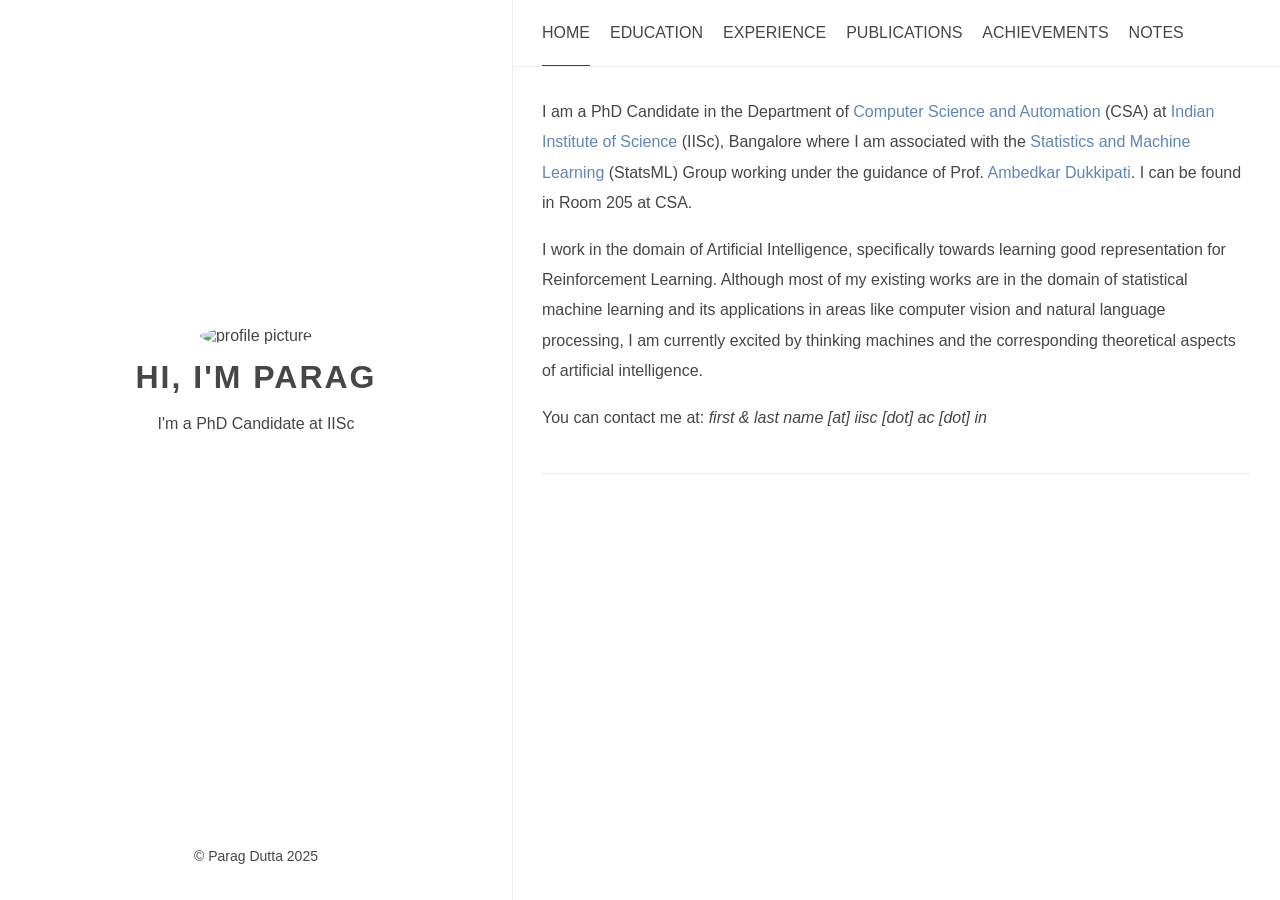
==== index.html @ 6dcb7252 "EOD: Aug 11, 2025 commit" ====
<!doctype html>
<html
  dir="ltr"
  lang="en"
  data-theme=""
  
    class="html theme--light"
  
><head>
  <meta charset="utf-8" />
  <title>
    
      
        Home |
      Parag Dutta

  </title>

  <meta name="generator" content="Hugo 0.148.2"><meta name="viewport" content="width=device-width,initial-scale=1,viewport-fit=cover" />
  <meta name="author" content="Parag Dutta" />
  <meta
    name="description"
    content="About Me"
  />
  
  
        <link rel="stylesheet" href="/css/anatole.min.b5c4eefa6949f2433cc347906bf4b8505393c3035206c57d5a939c88391a10d8.css" integrity="sha256-tcTu&#43;mlJ8kM8w0eQa/S4UFOTwwNSBsV9WpOciDkaENg=" crossorigin="anonymous" />
      
  <link
    rel="stylesheet"
    href="/css/markupHighlight.min.73ccfdf28df555e11009c13c20ced067af3cb021504cba43644c705930428b00.css"
    integrity="sha256-c8z98o31VeEQCcE8IM7QZ688sCFQTLpDZExwWTBCiwA="
    crossorigin="anonymous"
    type="text/css"
  />
  
  
  <link
    rel="stylesheet"
    href="/fontawesome/css/fontawesome.min.137b1cf3cea9a8adb7884343a9a5ddddf4280f59153f74dc782fb7f7bf0d0519.css"
    integrity="sha256-E3sc886pqK23iENDqaXd3fQoD1kVP3TceC&#43;3978NBRk="
    crossorigin="anonymous"
    type="text/css"
  />
  
  <link
    rel="stylesheet"
    href="/fontawesome/css/solid.min.e65dc5b48fb5f39b142360c57c3a215744c94e56c755c929cc3e88fe12aab4d3.css"
    integrity="sha256-5l3FtI&#43;185sUI2DFfDohV0TJTlbHVckpzD6I/hKqtNM="
    crossorigin="anonymous"
    type="text/css"
  />
  
  <link
    rel="stylesheet"
    href="/fontawesome/css/regular.min.6f4f16d58da1c82c0c3a3436e021a3d39b4742f741192c546e73e947eacfd92f.css"
    integrity="sha256-b08W1Y2hyCwMOjQ24CGj05tHQvdBGSxUbnPpR&#43;rP2S8="
    crossorigin="anonymous"
    type="text/css"
  />
  
  <link
    rel="stylesheet"
    href="/fontawesome/css/brands.min.e10425ad768bc98ff1fb272a0ac8420f9d1ba22f0612c08ff1010c95080ffe7e.css"
    integrity="sha256-4QQlrXaLyY/x&#43;ycqCshCD50boi8GEsCP8QEMlQgP/n4="
    crossorigin="anonymous"
    type="text/css"
  />
  
  <link rel="shortcut icon" href="/favicons/favicon.ico" type="image/x-icon" />
  <link rel="apple-touch-icon" sizes="180x180" href="/favicons/apple-touch-icon.png" />
  <link rel="icon" type="image/png" sizes="32x32" href="/favicons/favicon-32x32.png" />
  <link rel="icon" type="image/png" sizes="16x16" href="/favicons/favicon-16x16.png" />

  <link rel="canonical" href="https://parag1604.github.io/" />
  
  <link rel="alternate" type="application/rss+xml" href="/index.xml" title="Personal Website" />
  
  
  
  <script
    type="text/javascript"
    src="/js/anatole-header.min.f9132794301a01ff16550ed66763482bd848f62243d278f5e550229a158bfd32.js"
    integrity="sha256-&#43;RMnlDAaAf8WVQ7WZ2NIK9hI9iJD0nj15VAimhWL/TI="
    crossorigin="anonymous"
  ></script>

  
    
    
    <script
      type="text/javascript"
      src="/js/anatole-theme-switcher.min.8724ddf9268dee451060f191961647573c7f592fbccc6d858746236b3f915813.js"
      integrity="sha256-hyTd&#43;SaN7kUQYPGRlhZHVzx/WS&#43;8zG2Fh0Yjaz&#43;RWBM="
      crossorigin="anonymous"
    ></script>
  

  

  

  


  
  
  <meta name="twitter:card" content="summary_large_image">
  <meta name="twitter:image" content="https://parag1604.github.io/images/site-feature-image.png">
  <meta name="twitter:title" content="Home">
  <meta name="twitter:description" content="About Me">



  
  <meta property="og:url" content="https://parag1604.github.io/">
  <meta property="og:site_name" content="Personal Website">
  <meta property="og:title" content="Home">
  <meta property="og:description" content="About Me">
  <meta property="og:locale" content="en">
  <meta property="og:type" content="website">
    <meta property="og:image" content="https://parag1604.github.io/images/site-feature-image.png">



  
  <script type="application/ld+json">
    {
      "@context": "http://schema.org",
      "@type": "WebSite",
      "name": "Personal Website",
      "url": "https:\/\/parag1604.github.io\/",
      "description": "I\u0027m a PhD Candidate at IISc",
      "thumbnailUrl": "https:\/\/parag1604.github.io\/",
      "license": ""
      
    }
  </script>




  
  
  
</head>
<body class="body">
    <div class="wrapper">
      <aside
        
          class="wrapper__sidebar"
        
      ><div
  class="sidebar
    animated fadeInDown
  "
>
  <div class="sidebar__content">
    <div class="sidebar__introduction">
      <img
        class="sidebar__introduction-profileimage"
        src="/images/profile.jpg"
        alt="profile picture"
      />
      
        <div class="sidebar__introduction-title">
          <h1>
            <a href="/">Hi, I&#39;m Parag</a>
          </h1>
        </div>
      
      <div class="sidebar__introduction-description">
        <p>I'm a PhD Candidate at IISc</p>
      </div>
    </div>
    <ul class="sidebar__list">
      
        <li class="sidebar__list-item">
          <a
            href="https://scholar.google.com/citations?user=aZQjPt0AAAAJ&amp;hl=en"
            target="_blank"
            rel="noopener me"
            aria-label="Google Scholar"
            title="Google Scholar"
          >
            <i class="fa-brands fa-google-scholar fa-2x" aria-hidden="true"></i>
          </a>
        </li>
      
        <li class="sidebar__list-item">
          <a
            href="https://github.com/parag1604"
            target="_blank"
            rel="noopener me"
            aria-label="GitHub"
            title="GitHub"
          >
            <i class="fa-brands fa-github fa-2x" aria-hidden="true"></i>
          </a>
        </li>
      
        <li class="sidebar__list-item">
          <a
            href="https://www.linkedin.com/in/parag1604"
            target="_blank"
            rel="noopener me"
            aria-label="Linkedin"
            title="Linkedin"
          >
            <i class="fa-brands fa-linkedin fa-2x" aria-hidden="true"></i>
          </a>
        </li>
      
        <li class="sidebar__list-item">
          <a
            href="https://twitter.com/16arag04utta"
            target="_blank"
            rel="noopener me"
            aria-label="Twitter"
            title="Twitter"
          >
            <i class="fa-brands fa-twitter fa-2x" aria-hidden="true"></i>
          </a>
        </li>
      
        <li class="sidebar__list-item">
          <a
            href="https://www.instagram.com/16arag04utta"
            target="_blank"
            rel="noopener me"
            aria-label="instagram"
            title="instagram"
          >
            <i class="fa-brands fa-instagram fa-2x" aria-hidden="true"></i>
          </a>
        </li>
      
    </ul>
  </div><footer class="footer footer__sidebar">
  <ul class="footer__list">
    <li class="footer__item">
      &copy;
      
        Parag Dutta
        2025
      
    </li>
    
  </ul>
</footer>
  
  <script
    type="text/javascript"
    src="/js/medium-zoom.min.9531b4a2217a70c5a1fce89c1f81c9ebbdd586708fcd4130b417320c7230c8d6.js"
    integrity="sha256-lTG0oiF6cMWh/OicH4HJ673VhnCPzUEwtBcyDHIwyNY="
    crossorigin="anonymous"
  ></script></div>
</aside>
      <main
        
          class="wrapper__main"
        
      >
        <header class="header"><div
  class="
    animated fadeInDown
  "
>
  <a role="button" class="navbar-burger" data-target="navMenu" aria-label="menu" aria-expanded="false">
    <span aria-hidden="true" class="navbar-burger__line"></span>
    <span aria-hidden="true" class="navbar-burger__line"></span>
    <span aria-hidden="true" class="navbar-burger__line"></span>
  </a>
  <nav class="nav">
    <ul class="nav__list" id="navMenu">
      
      
        
        
          <li class="nav__list-item">
            
            <a
              
                class="nav__link--active"
              
              href="/"
              
              title=""
              >Home</a
            >
          </li>
        

      
        
        
          <li class="nav__list-item">
            
            <a
              
              href="/education/"
              
              title=""
              >Education</a
            >
          </li>
        

      
        
        
          <li class="nav__list-item">
            
            <a
              
              href="/experience/"
              
              title=""
              >Experience</a
            >
          </li>
        

      
        
        
          <li class="nav__list-item">
            
            <a
              
              href="/publications/"
              
              title=""
              >Publications</a
            >
          </li>
        

      
        
        
          <li class="nav__list-item">
            
            <a
              
              href="/achievements/"
              
              title=""
              >Achievements</a
            >
          </li>
        

      
        
        
          <li class="nav__list-item">
            
            <a
              
              href="https://parag1604.github.io/notes"
              
                target="_blank" rel="noopener noreferrer"
              
              title=""
              >Notes</a
            >
          </li>
        

      
    </ul>
    <ul class="nav__list nav__list--end">
      
      
        <li class="nav__list-item">
          <div class="themeswitch">
            <a title="Switch Theme">
              <i class="fas fa-adjust fa-fw" aria-hidden="true"></i>
            </a>
          </div>
        </li>
      
    </ul>
  </nav>
</div>
</header>
  <div
    class="post 
      animated fadeInDown
    "
  >
    <div class="post__content">
      <p>I am a PhD Candidate in the Department of <a href="https://www.csa.iisc.ac.in/" target="_blank" rel="noopener noreferrer">Computer Science and Automation</a> (CSA) at <a href="https://iisc.ac.in/" target="_blank" rel="noopener noreferrer">Indian Institute of Science</a> (IISc), Bangalore where I am associated with the <a href="https://sml.csa.iisc.ac.in/" target="_blank" rel="noopener noreferrer">Statistics and Machine Learning</a> (StatsML) Group working under the guidance of Prof. <a href="https://www.csa.iisc.ac.in/~ambedkar/" target="_blank" rel="noopener noreferrer">Ambedkar Dukkipati</a>. I can be found in Room 205 at CSA.</p>
<p>I work in the domain of Artificial Intelligence, specifically towards learning good representation for Reinforcement Learning. Although most of my existing works are in the domain of statistical machine learning and its applications in areas like computer vision and natural language processing, I am currently excited by thinking machines and the corresponding theoretical aspects of artificial intelligence.</p>
<p>You can contact me at: <em>first &amp; last name [at] iisc [dot] ac [dot] in</em></p>
<!-- insert a transluscent horizontal line -->
<hr style="opacity: 0.15; margin: 2.5em 0;">

    </div>

    
  </div>

  

  
  
  <div class="pagination">
    

  </div>

      </main>
    </div><footer class="footer footer__base">
  <ul class="footer__list">
    <li class="footer__item">
      &copy;
      
        Parag Dutta
        2025
      
    </li>
    
  </ul>
</footer>
  
  <script
    type="text/javascript"
    src="/js/medium-zoom.min.9531b4a2217a70c5a1fce89c1f81c9ebbdd586708fcd4130b417320c7230c8d6.js"
    integrity="sha256-lTG0oiF6cMWh/OicH4HJ673VhnCPzUEwtBcyDHIwyNY="
    crossorigin="anonymous"
  ></script></body>
</html>
---- css/anatole.min.b5c4eefa6949f2433cc347906bf4b8505393c3035206c57d5a939c88391a10d8.css ----
a{text-decoration:none}.theme--light a{color:#464646}.theme--dark a{color:#eee}.theme--light a:hover{color:#6086b4}.theme--dark a:hover{color:#6086b4}blockquote{padding:0 1em}.theme--light blockquote{color:#464646;border-left:1px solid #eee}.theme--dark blockquote{color:#eee;border-left:1px solid #464646}p{line-height:1.9em}*{font-family:inherit}body{font-family:pinghei,pingfang sc,helvetica neue,work sans,hiragino sans gb,sans-serif;font-size:1.6rem}.html{-webkit-font-smoothing:antialiased;font-size:62.5%}.body{width:100%;margin:0 auto}.theme--light .body{color:#464646;background-color:#fff}.theme--dark .body{color:#eee;background-color:#152028}.header{width:100%;position:fixed;z-index:1;top:0}.theme--light .header{background-color:#fff}.theme--dark .header{background-color:#152028}@media screen and (min-width:961px){.header{position:sticky}.theme--light .header{border-bottom:1px solid #eee}.theme--dark .header{border-bottom:1px solid #464646}}@media print{.header{display:none}}.nav{display:none}@media screen and (min-width:961px){.nav{display:flex;justify-content:space-between;align-items:center;box-shadow:none}}.nav__list{margin:0;list-style:none;padding:0;width:100%}.theme--light .nav__list{background-color:#eee}.theme--dark .nav__list{background-color:#464646}@media screen and (min-width:961px){.nav__list{display:flex;padding:24px 30px}.theme--light .nav__list{background-color:#fff}.theme--dark .nav__list{background-color:#152028}.nav__list--end{flex-shrink:1;justify-content:flex-end}}.nav__list-item{padding:16px 0;text-transform:uppercase;text-align:center;white-space:nowrap}@media screen and (min-width:961px){.nav__list-item{padding-top:0;padding-bottom:0}.nav__list-item:not(:last-child){padding-right:20px}}.nav__link--active{padding-bottom:24px}@media screen and (min-width:961px){.theme--light .nav__link--active{border-bottom:1px solid #464646}.theme--dark .nav__link--active{border-bottom:1px solid #eee}}.nav--active{display:block}.animated{transition:top .8s linear;animation-duration:1s;-webkit-animation-duration:1s;-moz-animation-duration:1s;-ms-animation-duration:1s;-o-animation-duration:1s;-webkit-animation-name:fadeInDown;-moz-animation-name:fadeInDown;-o-animation-name:fadeInDown;animation-name:fadeInDown}@-webkit-keyframes fadeInDown{0%{-webkit-transform:translateY(-20px)}100%{-webkit-transform:translateY(0)}}@-moz-keyframes fadeInDown{0%{-moz-transform:translateY(-20px)}100%{-moz-transform:translateY(0)}}@-o-keyframes fadeInDown{0%{-o-transform:translateY(-20px)}100%{-o-transform:translateY(0)}}@keyframes fadeInDown{0%{transform:translateY(-20px)}100%{transform:translateY(0)}}.category{padding:4px 6px;border-radius:2px;display:inline-block;font-size:1.4rem;margin:5px 8px 5px 0}.theme--light .category{border:1px solid #eee;background-color:#eee;color:#464646 !important}.theme--dark .category{border:1px solid #464646;background-color:#464646;color:#eee !important}.tag{display:inline-block;font-size:1.4rem;margin:5px 8px 5px 0}.theme--light .tag{color:#9f9f9f}.theme--dark .tag{color:#9f9f9f}.tag::before{content:"#"}.wrapper{display:flex;flex-direction:column}@media screen and (min-width:961px){.wrapper{flex-direction:row}}@media screen and (min-width:1921px){.wrapper{justify-content:center}}.wrapper__main{width:100%}@media screen and (min-width:961px){.wrapper__main{width:60%}}@media screen and (min-width:1921px){.wrapper__main{width:48%}}.wrapper__main--fullscreen{margin-top:20px}@media screen and (min-width:961px){.wrapper__main--fullscreen{width:100%;margin-top:0}}@media screen and (min-width:1921px){.wrapper__main--fullscreen{width:1920px}}.wrapper__sidebar{width:100%;padding:16px 0}@media screen and (min-width:961px){.wrapper__sidebar{width:40%;padding:0}}@media screen and (min-width:1921px){.wrapper__sidebar{width:32%}}.wrapper__sidebar--hidden{display:none}.sidebar{margin-top:40px}@media screen and (min-width:961px){.sidebar{z-index:2;position:fixed;height:100%;margin-top:0;width:inherit;display:flex;flex-direction:column}.theme--light .sidebar{margin-right:4px;border-right:1px solid #eee}.theme--dark .sidebar{margin-right:4px;border-right:1px solid #464646}}@media screen and (min-width:961px){.sidebar__content{display:flex;flex-direction:column;flex-grow:1;justify-content:center}}.sidebar__list{list-style:none;padding:0;text-align:center}.sidebar__list-item{display:inline;padding:0 4px;line-height:0}.sidebar__introduction{top:40%;text-align:center}.sidebar__introduction-description{margin:0 1em}.sidebar__introduction-profileimage{width:127px;height:127px;border-radius:50%}.sidebar__introduction-title{text-transform:uppercase;font-weight:700;letter-spacing:2px;line-height:1;margin:1em}.sidebar__introduction-title a{font-size:3.2rem}.sidebar__introduction-title h1{margin:0}.footer{text-align:center;margin:0 auto;bottom:0;width:100%;padding-bottom:20px;flex:0;position:relative}.footer__list{list-style:none;padding:0;display:flex;justify-content:center}.footer__item{font-size:1.4rem}.footer__item:not(:first-of-type)::before{content:"·";padding:4px}.footer__item a{font-size:1.4rem}.footer__sidebar{display:none}@media screen and (min-width:961px){.footer__sidebar{display:inline-block}}@media screen and (min-width:961px){.footer__base{display:none}}.pagination{margin:30px;padding:0 0 56px;text-align:center}.pagination__list{list-style:none;margin:0;padding:0;height:13px}.pagination__list-item{margin:0 2px;display:inline;line-height:1;text-decoration:none}.theme--light .pagination__list-item{color:#464646}.theme--dark .pagination__list-item{color:#eee}.navbar-burger{cursor:pointer;display:block;height:3.25rem;position:relative;width:3.25rem;margin-left:auto;padding:6px}.navbar-burger__line{display:block;height:1px;left:calc(50% - 8px);position:absolute;transform-origin:center;transition-duration:86ms;transition-property:background-color,opacity,transform;transition-timing-function:ease-out;width:16px}.theme--light .navbar-burger__line{background-color:#464646}.theme--dark .navbar-burger__line{background-color:#eee}.navbar-burger__line:nth-child(1){top:calc(50% - 6px)}.navbar-burger__line:nth-child(2){top:calc(50% - 1px)}.navbar-burger__line:nth-child(3){top:calc(50% + 4px)}@media screen and (min-width:961px){.navbar-burger{display:none}}.comment{margin:30px}.comment .utterances{max-width:unset}.optionswitch{position:relative}.optionswitch__label{cursor:pointer;white-space:nowrap}.optionswitch__list{display:none;list-style:none;padding:0;position:relative}@media screen and (min-width:961px){.optionswitch__list{border-radius:5px;position:absolute;top:32px}.theme--light .optionswitch__list{background:#eee;box-shadow:0 8px 16px rgba(10,10,10,.1)}.theme--dark .optionswitch__list{background:#464646;box-shadow:0 8px 16px rgba(226,226,226,.1)}}.optionswitch__list-item{background:0 0;display:block;line-height:1;bottom:0;text-align:center;white-space:nowrap;padding-top:24px}.theme--light .optionswitch__list-item{color:#464646}.theme--dark .optionswitch__list-item{color:#eee}@media screen and (min-width:961px){.optionswitch__list-item{padding:12px}}.optionswitch__triangle{display:none}.optionswitch__triangle::before{content:"";border-radius:2px 0 0 0;height:14px;left:25%;overflow:hidden;position:absolute;transform:rotate(45deg)translateY(0)translatex(10px);width:14px}.theme--light .optionswitch__triangle::before{background:#eee;box-shadow:0 8px 16px rgba(10,10,10,.1);border-color:#eee}.theme--dark .optionswitch__triangle::before{background:#464646;box-shadow:0 8px 16px rgba(226,226,226,.1);border-color:#464646}.optionswitch__picker:checked~.optionswitch__list{display:block}@media screen and (min-width:961px){.optionswitch__picker:checked~.optionswitch__triangle{display:block}}.post{margin:30px}.theme--light .post{background-color:#fff}.theme--dark .post{background-color:#152028}.post__meta{display:flex;list-style:none;padding:0}.post__meta-item:not(:last-child){margin-right:1.25rem}.post__meta-icon{margin-right:2px}.post__meta-text:not(:last-child){margin-right:4px}.post__thumbnail{width:100%;height:15em;object-fit:cover;display:block}.post__thumbnail-wrapper{border-radius:2px;width:100%;margin-bottom:1em;overflow:hidden;transition:box-shadow .3s ease}.theme--light .post__thumbnail-wrapper{box-shadow:0 8px 16px rgba(10,10,10,.1)}.theme--dark .post__thumbnail-wrapper{box-shadow:0 8px 16px rgba(226,226,226,.1)}.theme--light .post__content a{color:#6086b4}.theme--dark .post__content a{color:#6086b4}.theme--light .post__content .chroma{background-color:#eee;display:block;border-bottom:1px solid #eee}.theme--dark .post__content .chroma{background-color:#464646;display:block;border-bottom:1px solid #464646}.post__content code{font-family:monospace}.post__content pre{padding:5px;overflow-x:auto}.theme--light .post__content pre{background-color:#eee}.theme--dark .post__content pre{background-color:#464646}.post__content h1{font-size:3.6rem;letter-spacing:1px;line-height:1}.post__content h1 a{font-size:3.6rem}.theme--light .post__content h1 a{color:#464646}.theme--dark .post__content h1 a{color:#eee}.post__content h2{font-size:2.4rem;font-weight:600;letter-spacing:1px;line-height:1}.post__content h2 a{font-size:2.4rem}.theme--light .post__content h2 a{color:#464646}.theme--dark .post__content h2 a{color:#eee}.post__content h3{font-size:2rem;font-weight:600;letter-spacing:1px;line-height:1}.post__content h3 a{font-size:2rem}.theme--light .post__content h3 a{color:#464646}.theme--dark .post__content h3 a{color:#eee}.post__content ul,.post__content ol{line-height:1.9em;font-weight:400;word-wrap:break-word}.post__content img{display:block;margin-left:auto;margin-right:auto;max-width:100%}.post__content figure{max-width:100%;height:auto;margin:0 auto;text-align:center}.post__content figure.big{max-width:87.5%}.post__content figure.medium{max-width:75%}.post__content figure.small{max-width:50%}.post__content figure.tiny{max-width:25%}@media screen and (min-width:961px){.post__content figure.right{max-width:50%;float:right;margin:0 0 0 1.5em}}@media screen and (min-width:961px){.post__content figure.left{max-width:50%;float:left;margin-right:1.5em}}.post__footer{padding:12px 0}.theme--light .post__footer{border-bottom:1px solid #eee}.theme--dark .post__footer{border-bottom:1px solid #464646}.post__footer-date{font-size:1.4rem;margin-right:10px;margin-left:5px}.alert{padding:1rem;border-style:solid;border-radius:.25rem;border-width:2px;margin-top:1rem}.theme--light .alert{border-color:#ffc107}.theme--dark .alert{border-color:#ffc107}.alert__indicator{display:inline-block;border-radius:9999px;padding:.5rem;width:2.5rem;height:2.5rem;text-align:center;font-weight:800;margin-right:.75rem}.theme--light .alert__indicator{color:#fff;background-color:#ffc107}.theme--dark .alert__indicator{color:#152028;background-color:#ffc107}.portfolio{position:relative;padding-left:0;padding-right:0;padding-bottom:0;padding-top:48px}@media screen and (min-width:961px){.portfolio{padding:48px}}.portfolio::before{content:"";position:absolute;top:10%;left:10%;bottom:10%;right:10%;background:0 0;border-radius:.5em}@media screen and (min-width:961px){.theme--light .portfolio::before{border:1px solid #eee}.theme--dark .portfolio::before{border:1px solid #464646}}.portfolio__title{letter-spacing:1px;font-size:2.6rem;line-height:1;font-weight:600}.portfolio__image{max-width:100%;min-width:100%;box-shadow:0 8px 16px rgba(226,226,226,.1);overflow:hidden;transition:box-shadow .3s ease;object-fit:cover;border-bottom:0;display:block;position:relative}.portfolio__image-wrapper{display:block;background-color:#fff;position:relative;overflow:hidden}.portfolio__image-wrapper--right,.portfolio__image-wrapper--left{margin-right:auto;margin-left:auto;width:calc(100% - 64px);padding:32px 32px 0;max-width:inherit}.theme--light .portfolio__image-wrapper--right,.theme--light .portfolio__image-wrapper--left{background-color:#fff}.theme--dark .portfolio__image-wrapper--right,.theme--dark .portfolio__image-wrapper--left{background-color:#152028}@media screen and (min-width:961px){.portfolio__image-wrapper--right,.portfolio__image-wrapper--left{width:60%;object-fit:contain;max-width:none;border-radius:.5em;padding:0}}@media screen and (min-width:961px){.portfolio__image-wrapper--left{margin-right:auto;margin-left:0}}@media screen and (min-width:961px){.portfolio__image-wrapper--right{margin-right:0;margin-left:auto}}.portfolio__description{padding:32px;position:relative}.theme--light .portfolio__description{background-color:#fff}.theme--dark .portfolio__description{background-color:#152028}@media screen and (min-width:961px){.portfolio__description{padding:48px;border-radius:.5em}.theme--light .portfolio__description{box-shadow:0 8px 16px rgba(10,10,10,.1)}.theme--dark .portfolio__description{box-shadow:0 8px 16px rgba(226,226,226,.1)}}.portfolio__description--left,.portfolio__description--right{margin-top:-24px}.theme--light .portfolio__description--left,.theme--light .portfolio__description--right{border-bottom:1px solid #eee}.theme--dark .portfolio__description--left,.theme--dark .portfolio__description--right{border-bottom:1px solid #464646}@media screen and (min-width:961px){.portfolio__description--left,.portfolio__description--right{border-bottom:0;width:60%;margin-top:-48px}.theme--light .portfolio__description--left,.theme--light .portfolio__description--right{background:#eee}.theme--dark .portfolio__description--left,.theme--dark .portfolio__description--right{background:#464646}}@media screen and (min-width:961px){.portfolio__description--right{margin-left:auto}}.portfolio__meta{display:flex;flex-wrap:wrap;list-style:none;padding:0;row-gap:.8rem}.portfolio__meta-item:not(:last-child){margin-right:1.25rem}.portfolio__button{font-weight:400;display:inline-block;position:relative;outline:0;background:0 0;text-align:center;text-decoration:none;cursor:pointer;white-space:nowrap;font-style:normal;border-radius:999em;padding:10px}.theme--light .portfolio__button{border:1px solid #9f9f9f;color:#6086b4}.theme--dark .portfolio__button{border:1px solid #9f9f9f;color:#6086b4}.portfolio__button:hover{display:inline-block;position:relative;outline:0;background:0 0;text-align:center;text-decoration:none;cursor:pointer;white-space:nowrap;font-weight:400;font-style:normal;border-radius:999em}.portfolio__button-wrapper{padding-bottom:1em}.page_404{text-align:center;padding-top:50px}.archive{margin:30px}.archive__heading{font-size:2.4rem;font-weight:600;line-height:2.2em}.theme--light .archive__heading{color:#464646}.theme--dark .archive__heading{color:#eee}.archive__list{padding:0}.archive__list-item{display:flex;justify-content:space-between;padding-bottom:5px;list-style-type:none}.archive__list-date{text-align:right}.theme--light .archive__list-date{color:#9f9f9f}.theme--dark .archive__list-date{color:#9f9f9f}.archive__list-title{display:inline-block;flex:.96}.theme--light .archive__list-title{color:#464646}.theme--dark .archive__list-title{color:#eee}.theme--light .archive__list-title:hover{color:#6086b4}.theme--dark .archive__list-title:hover{color:#6086b4}.notice{display:flex;flex-direction:column}.theme--light .notice{background-color:#bfcfe1}.theme--dark .notice{background-color:#334960}.theme--light .notice--update{background-color:#b9efd0}.theme--dark .notice--update{background-color:#2d6a4f}.theme--light .notice--warning{background-color:#f9bcba}.theme--dark .notice--warning{background-color:#6c3639}.notice__title{background-color:#6086b4;align-self:flex-end;font-weight:300;letter-spacing:.025em;padding:.2rem .5rem}.theme--light .notice__title{color:#fff}.theme--dark .notice__title{color:#152028}.notice__title--update{background-color:#51d88a}.notice__title--warning{background-color:#ef5753}.notice__content{padding:8px 8px 1rem 1rem}.medium-zoom-overlay{position:fixed;top:0;right:0;bottom:0;left:0;opacity:0;transition:opacity 300ms;will-change:opacity}.theme--light .medium-zoom-overlay{background:#fff}.theme--dark .medium-zoom-overlay{background:#152028}.medium-zoom--opened .medium-zoom-overlay{cursor:pointer;cursor:zoom-out;opacity:1}.medium-zoom-image{cursor:pointer;cursor:zoom-in;transition:transform 300ms cubic-bezier(.2,0,.2,1) !important;z-index:100}.medium-zoom-image--hidden{visibility:hidden}.medium-zoom-image--opened{position:relative;cursor:pointer;cursor:zoom-out;will-change:transform}.contact-form{margin-top:30px}.form-style{width:100%}.form-style ul{padding:0;margin:0;list-style:none}.form-style ul li{display:block;margin-bottom:10px;min-height:35px}.theme--light .form-style ul li{background-color:#fff;color:#464646}.theme--dark .form-style ul li{background-color:#152028;color:#eee}.form-style ul li .field-style{box-sizing:border-box;-webkit-box-sizing:border-box;-moz-box-sizing:border-box;padding:8px;outline:none;font-family:inherit}.theme--light .form-style ul li .field-style{border:1px solid #eee;background-color:#fff;color:#464646}.theme--dark .form-style ul li .field-style{border:1px solid #464646;background-color:#152028;color:#eee}.form-style ul li .field-style:focus{box-shadow:0 0 5px;border:1px solid}.form-style ul li .field-split{width:49%}.form-style ul li .field-full{width:100%}.form-style ul li input.align-left{float:left}.form-style ul li input.align-right{float:right}.form-style ul li textarea{width:100%;height:auto}.form-style ul li input[type=button],.form-style ul li input[type=submit]{display:inline-block;cursor:pointer;text-decoration:none;width:100%}#TableOfContents{display:block;background:0 0}#TableOfContents ul{list-style:none;line-height:1.9em;margin:0}#TableOfContents>ul{padding-left:0}#TableOfContents li a{display:inherit;color:#6086b4}#TableOfContents li a:hover{display:inherit}table{display:table;width:80%;border-collapse:collapse}tr{display:table-row}th,td{display:table-cell;padding:8px}.theme--light th,.theme--light td{border:1px solid #eee}.theme--dark th,.theme--dark td{border:1px solid #464646}
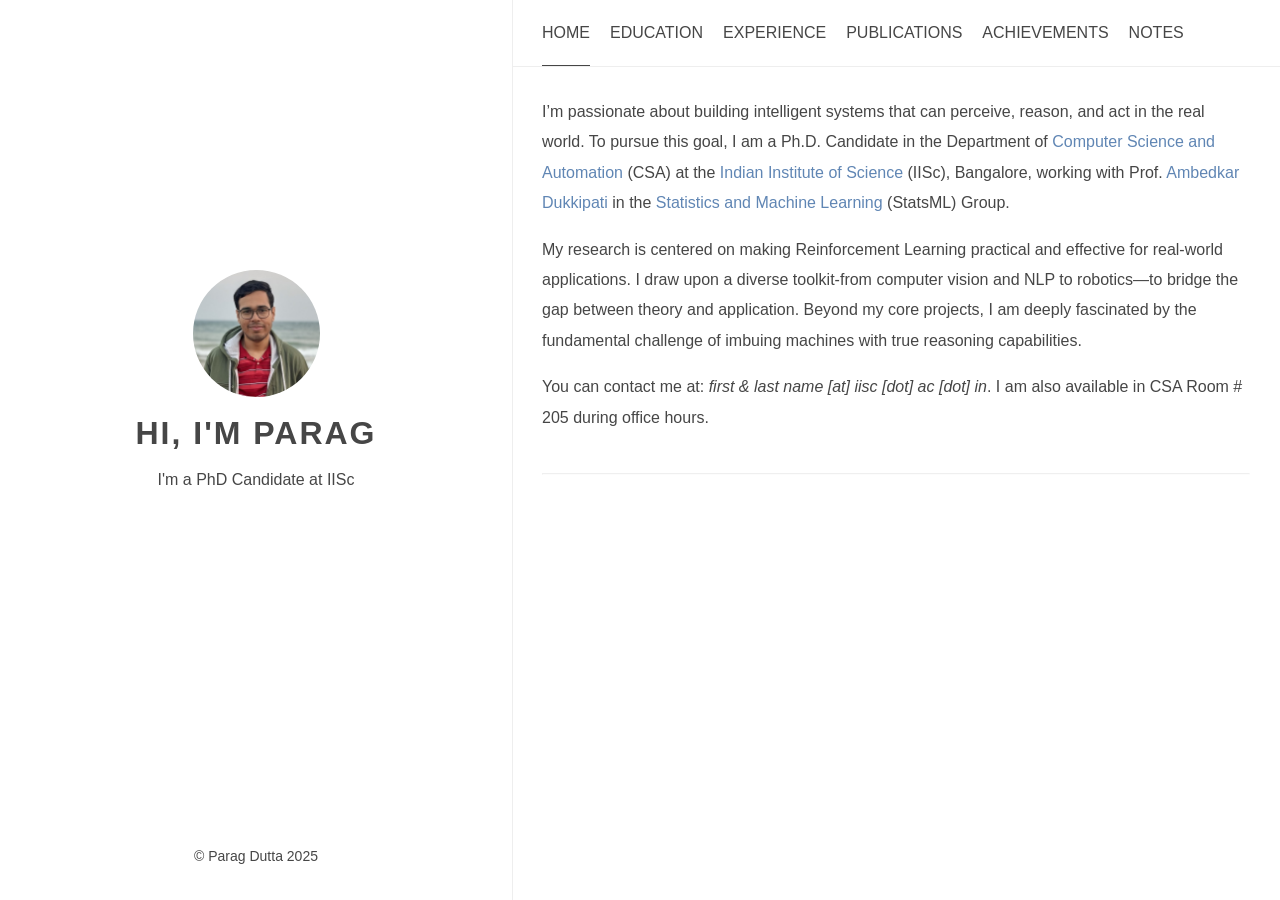
==== commit 6abafa48: "Added Profile Picture and Education" ====
--- a/index.html
+++ b/index.html
@@ -391,9 +391,9 @@
     "
   >
     <div class="post__content">
-      <p>I am a PhD Candidate in the Department of <a href="https://www.csa.iisc.ac.in/" target="_blank" rel="noopener noreferrer">Computer Science and Automation</a> (CSA) at <a href="https://iisc.ac.in/" target="_blank" rel="noopener noreferrer">Indian Institute of Science</a> (IISc), Bangalore where I am associated with the <a href="https://sml.csa.iisc.ac.in/" target="_blank" rel="noopener noreferrer">Statistics and Machine Learning</a> (StatsML) Group working under the guidance of Prof. <a href="https://www.csa.iisc.ac.in/~ambedkar/" target="_blank" rel="noopener noreferrer">Ambedkar Dukkipati</a>. I can be found in Room 205 at CSA.</p>
-<p>I work in the domain of Artificial Intelligence, specifically towards learning good representation for Reinforcement Learning. Although most of my existing works are in the domain of statistical machine learning and its applications in areas like computer vision and natural language processing, I am currently excited by thinking machines and the corresponding theoretical aspects of artificial intelligence.</p>
-<p>You can contact me at: <em>first &amp; last name [at] iisc [dot] ac [dot] in</em></p>
+      <p>I&rsquo;m passionate about building intelligent systems that can perceive, reason, and act in the real world. To pursue this goal, I am a Ph.D. Candidate in the Department of <a href="https://csa.iisc.ac.in/">Computer Science and Automation</a> (CSA) at the <a href="https://iisc.ac.in/">Indian Institute of Science</a> (IISc), Bangalore, working with Prof. <a href="https://www.csa.iisc.ac.in/~ambedkar/">Ambedkar Dukkipati</a> in the <a href="https://sml.csa.iisc.ac.in/">Statistics and Machine Learning</a> (StatsML) Group.</p>
+<p>My research is centered on making Reinforcement Learning practical and effective for real-world applications. I draw upon a diverse toolkit-from computer vision and NLP to robotics—to bridge the gap between theory and application. Beyond my core projects, I am deeply fascinated by the fundamental challenge of imbuing machines with true reasoning capabilities.</p>
+<p>You can contact me at: <em>first &amp; last name [at] iisc [dot] ac [dot] in</em>. I am also available in CSA Room # 205 during office hours.</p>
 <!-- insert a transluscent horizontal line -->
 <hr style="opacity: 0.15; margin: 2.5em 0;">
 
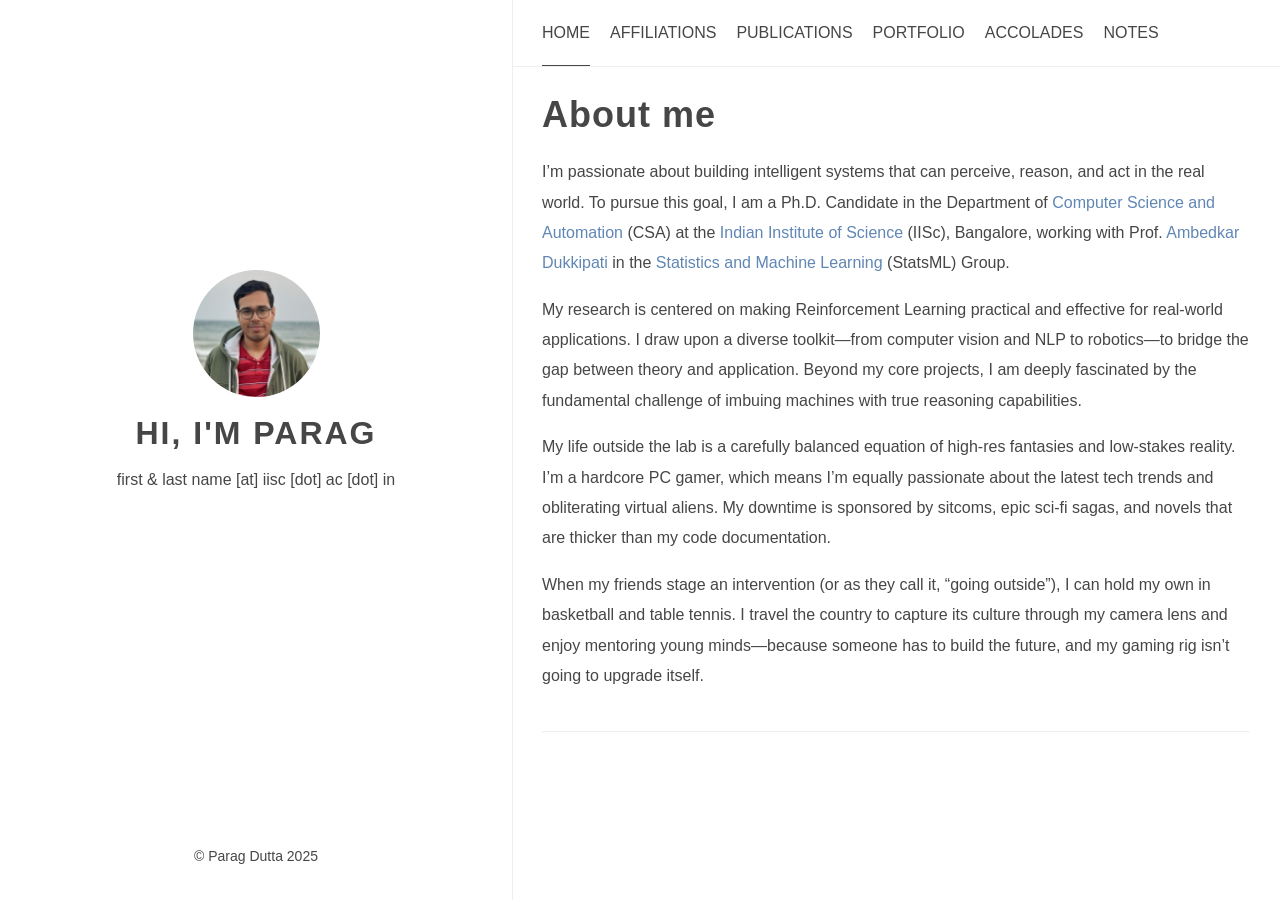
==== commit 3456338f: "EOD: Aug 12, 2025 commit" ====
--- a/index.html
+++ b/index.html
@@ -130,7 +130,7 @@
       "@type": "WebSite",
       "name": "Personal Website",
       "url": "https:\/\/parag1604.github.io\/",
-      "description": "I\u0027m a PhD Candidate at IISc",
+      "description": "first \u0026 last name [at] iisc [dot] ac [dot] in",
       "thumbnailUrl": "https:\/\/parag1604.github.io\/",
       "license": ""
       
@@ -170,7 +170,7 @@
         </div>
       
       <div class="sidebar__introduction-description">
-        <p>I'm a PhD Candidate at IISc</p>
+        <p>first & last name [at] iisc [dot] ac [dot] in</p>
       </div>
     </div>
     <ul class="sidebar__list">
@@ -298,25 +298,10 @@
             
             <a
               
-              href="/education/"
-              
-              title=""
-              >Education</a
-            >
-          </li>
-        
-
-      
-        
-        
-          <li class="nav__list-item">
-            
-            <a
-              
-              href="/experience/"
-              
-              title=""
-              >Experience</a
+              href="/affiliations/"
+              
+              title=""
+              >Affiliations</a
             >
           </li>
         
@@ -343,10 +328,25 @@
             
             <a
               
-              href="/achievements/"
-              
-              title=""
-              >Achievements</a
+              href="/portfolio/"
+              
+              title=""
+              >Portfolio</a
+            >
+          </li>
+        
+
+      
+        
+        
+          <li class="nav__list-item">
+            
+            <a
+              
+              href="/accolades/"
+              
+              title=""
+              >Accolades</a
             >
           </li>
         
@@ -391,10 +391,13 @@
     "
   >
     <div class="post__content">
-      <p>I&rsquo;m passionate about building intelligent systems that can perceive, reason, and act in the real world. To pursue this goal, I am a Ph.D. Candidate in the Department of <a href="https://csa.iisc.ac.in/">Computer Science and Automation</a> (CSA) at the <a href="https://iisc.ac.in/">Indian Institute of Science</a> (IISc), Bangalore, working with Prof. <a href="https://www.csa.iisc.ac.in/~ambedkar/">Ambedkar Dukkipati</a> in the <a href="https://sml.csa.iisc.ac.in/">Statistics and Machine Learning</a> (StatsML) Group.</p>
-<p>My research is centered on making Reinforcement Learning practical and effective for real-world applications. I draw upon a diverse toolkit-from computer vision and NLP to robotics—to bridge the gap between theory and application. Beyond my core projects, I am deeply fascinated by the fundamental challenge of imbuing machines with true reasoning capabilities.</p>
-<p>You can contact me at: <em>first &amp; last name [at] iisc [dot] ac [dot] in</em>. I am also available in CSA Room # 205 during office hours.</p>
-<!-- insert a transluscent horizontal line -->
+      <h1 id="about-me">About me</h1>
+<p>I&rsquo;m passionate about building intelligent systems that can perceive, reason, and act in the real world. To pursue this goal, I am a Ph.D. Candidate in the Department of <a href="https://csa.iisc.ac.in/">Computer Science and Automation</a> (CSA) at the <a href="https://iisc.ac.in/">Indian Institute of Science</a> (IISc), Bangalore, working with Prof. <a href="https://www.csa.iisc.ac.in/~ambedkar/">Ambedkar Dukkipati</a> in the <a href="https://sml.csa.iisc.ac.in/">Statistics and Machine Learning</a> (StatsML) Group.</p>
+<p>My research is centered on making Reinforcement Learning practical and effective for real-world applications. I draw upon a diverse toolkit—from computer vision and NLP to robotics—to bridge the gap between theory and application. Beyond my core projects, I am deeply fascinated by the fundamental challenge of imbuing machines with true reasoning capabilities.</p>
+<!-- You can contact me at: *first & last name [at] iisc [dot] ac [dot] in*. I am also available in CSA Room # 205 during office hours. -->
+<!-- <hr style="opacity: 0.15; margin: 2.5em 0;"> -->
+<p>My life outside the lab is a carefully balanced equation of high-res fantasies and low-stakes reality. I&rsquo;m a hardcore PC gamer, which means I&rsquo;m equally passionate about the latest tech trends and obliterating virtual aliens. My downtime is sponsored by sitcoms, epic sci-fi sagas, and novels that are thicker than my code documentation.</p>
+<p>When my friends stage an intervention (or as they call it, &ldquo;going outside&rdquo;), I can hold my own in basketball and table tennis. I travel the country to capture its culture through my camera lens and enjoy mentoring young minds—because someone has to build the future, and my gaming rig isn&rsquo;t going to upgrade itself.</p>
 <hr style="opacity: 0.15; margin: 2.5em 0;">
 
     </div>
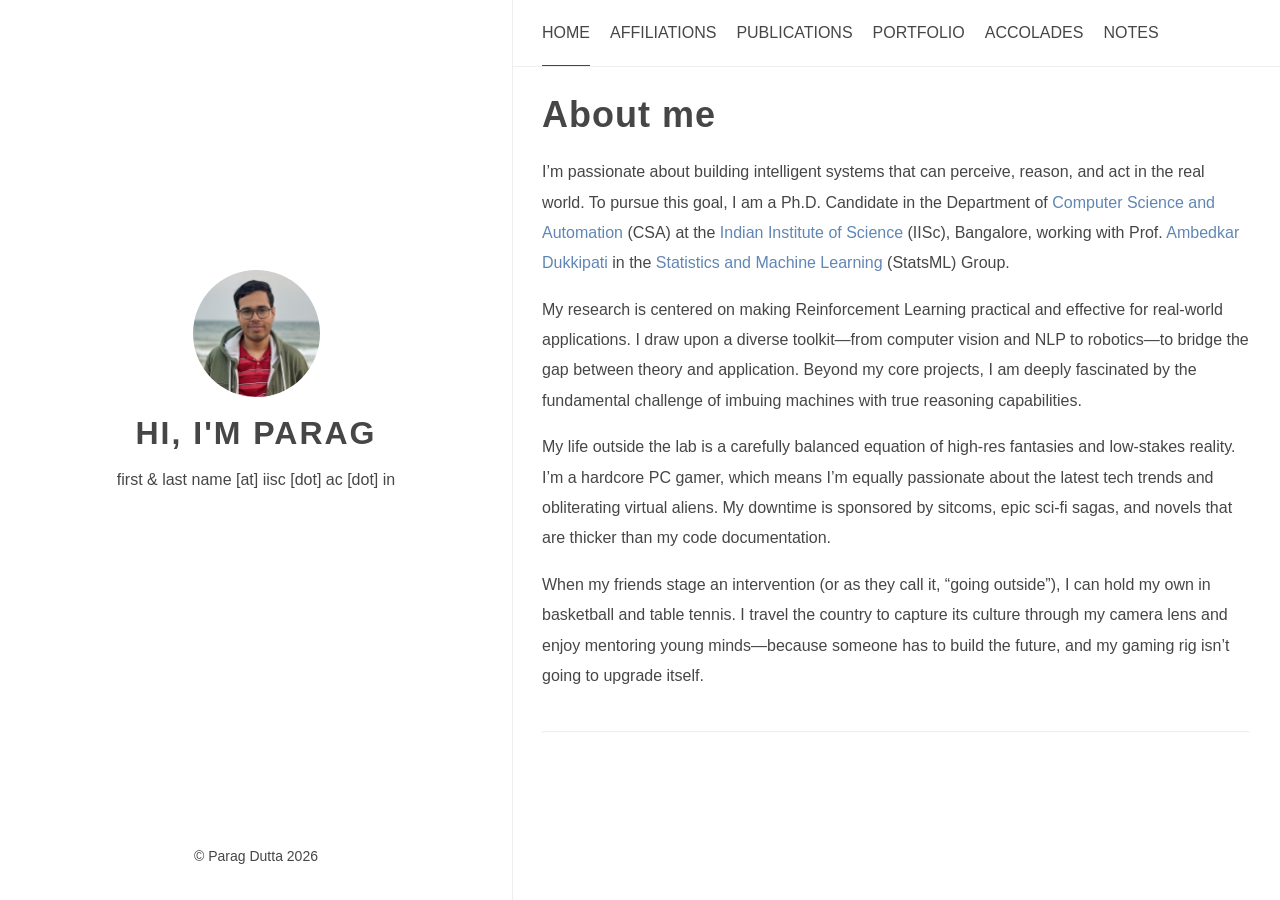
==== commit c982f97f: "Jan 16, 2026 updates" ====
--- a/index.html
+++ b/index.html
@@ -6,7 +6,7 @@
   
     class="html theme--light"
   
-><head>
+><head><script src="/livereload.js?mindelay=10&amp;v=2&amp;port=1313&amp;path=livereload" data-no-instant defer></script>
   <meta charset="utf-8" />
   <title>
     
@@ -24,7 +24,7 @@
   />
   
   
-        <link rel="stylesheet" href="/css/anatole.min.b5c4eefa6949f2433cc347906bf4b8505393c3035206c57d5a939c88391a10d8.css" integrity="sha256-tcTu&#43;mlJ8kM8w0eQa/S4UFOTwwNSBsV9WpOciDkaENg=" crossorigin="anonymous" />
+        <link rel="stylesheet" href="/css/anatole.css" />
       
   <link
     rel="stylesheet"
@@ -72,7 +72,7 @@
   <link rel="icon" type="image/png" sizes="32x32" href="/favicons/favicon-32x32.png" />
   <link rel="icon" type="image/png" sizes="16x16" href="/favicons/favicon-16x16.png" />
 
-  <link rel="canonical" href="https://parag1604.github.io/" />
+  <link rel="canonical" href="http://localhost:1313/" />
   
   <link rel="alternate" type="application/rss+xml" href="/index.xml" title="Personal Website" />
   
@@ -106,20 +106,20 @@
   
   
   <meta name="twitter:card" content="summary_large_image">
-  <meta name="twitter:image" content="https://parag1604.github.io/images/site-feature-image.png">
+  <meta name="twitter:image" content="http://localhost:1313/images/site-feature-image.png">
   <meta name="twitter:title" content="Home">
   <meta name="twitter:description" content="About Me">
 
 
 
   
-  <meta property="og:url" content="https://parag1604.github.io/">
+  <meta property="og:url" content="http://localhost:1313/">
   <meta property="og:site_name" content="Personal Website">
   <meta property="og:title" content="Home">
   <meta property="og:description" content="About Me">
   <meta property="og:locale" content="en">
   <meta property="og:type" content="website">
-    <meta property="og:image" content="https://parag1604.github.io/images/site-feature-image.png">
+    <meta property="og:image" content="http://localhost:1313/images/site-feature-image.png">
 
 
 
@@ -129,9 +129,9 @@
       "@context": "http://schema.org",
       "@type": "WebSite",
       "name": "Personal Website",
-      "url": "https:\/\/parag1604.github.io\/",
+      "url": "http:\/\/localhost:1313\/",
       "description": "first \u0026 last name [at] iisc [dot] ac [dot] in",
-      "thumbnailUrl": "https:\/\/parag1604.github.io\/",
+      "thumbnailUrl": "http:\/\/localhost:1313\/",
       "license": ""
       
     }
@@ -242,7 +242,7 @@
       &copy;
       
         Parag Dutta
-        2025
+        2026
       
     </li>
     
@@ -421,7 +421,7 @@
       &copy;
       
         Parag Dutta
-        2025
+        2026
       
     </li>
     
--- a/css/anatole.css
+++ b/css/anatole.css
@@ -0,0 +1,1213 @@
+a {
+  text-decoration: none;
+}
+.theme--light a {
+  color: #464646;
+}
+.theme--dark a {
+  color: #eeeeee;
+}
+.theme--light a:hover {
+  color: #6086b4;
+}
+.theme--dark a:hover {
+  color: #6086b4;
+}
+
+blockquote {
+  padding: 0 1em;
+}
+.theme--light blockquote {
+  color: #464646;
+  border-left: 1px solid #eeeeee;
+}
+.theme--dark blockquote {
+  color: #eeeeee;
+  border-left: 1px solid #464646;
+}
+
+p {
+  line-height: 1.9em;
+}
+
+* {
+  font-family: inherit;
+}
+
+body {
+  font-family: "PingHei", "PingFang SC", "Helvetica Neue", "Work Sans", "Hiragino Sans GB", sans-serif;
+  font-size: 1.6rem;
+}
+
+.html {
+  -webkit-font-smoothing: antialiased;
+  font-size: 62.5%;
+}
+
+.body {
+  width: 100%;
+  margin: 0 auto;
+}
+.theme--light .body {
+  color: #464646;
+  background-color: #fff;
+}
+.theme--dark .body {
+  color: #eeeeee;
+  background-color: #152028;
+}
+
+.header {
+  width: 100%;
+  position: fixed;
+  z-index: 1;
+  top: 0;
+}
+.theme--light .header {
+  background-color: #fff;
+}
+.theme--dark .header {
+  background-color: #152028;
+}
+@media screen and (min-width: 961px) {
+  .header {
+    position: sticky;
+  }
+  .theme--light .header {
+    border-bottom: 1px solid #eeeeee;
+  }
+  .theme--dark .header {
+    border-bottom: 1px solid #464646;
+  }
+}
+@media print {
+  .header {
+    display: none;
+  }
+}
+
+.nav {
+  display: none;
+}
+@media screen and (min-width: 961px) {
+  .nav {
+    display: flex;
+    justify-content: space-between;
+    align-items: center;
+    box-shadow: none;
+  }
+}
+.nav__list {
+  margin: 0;
+  list-style: none;
+  padding: 0;
+  width: 100%;
+}
+.theme--light .nav__list {
+  background-color: #eeeeee;
+}
+.theme--dark .nav__list {
+  background-color: #464646;
+}
+@media screen and (min-width: 961px) {
+  .nav__list {
+    display: flex;
+    padding: 24px 30px;
+  }
+  .theme--light .nav__list {
+    background-color: #fff;
+  }
+  .theme--dark .nav__list {
+    background-color: #152028;
+  }
+  .nav__list--end {
+    flex-shrink: 1;
+    justify-content: flex-end;
+  }
+}
+.nav__list-item {
+  padding: 16px 0;
+  text-transform: uppercase;
+  text-align: center;
+  white-space: nowrap;
+}
+@media screen and (min-width: 961px) {
+  .nav__list-item {
+    padding-top: 0;
+    padding-bottom: 0;
+  }
+  .nav__list-item:not(:last-child) {
+    padding-right: 20px;
+  }
+}
+.nav__link--active {
+  padding-bottom: 24px;
+}
+@media screen and (min-width: 961px) {
+  .theme--light .nav__link--active {
+    border-bottom: 1px solid #464646;
+  }
+  .theme--dark .nav__link--active {
+    border-bottom: 1px solid #eeeeee;
+  }
+}
+.nav--active {
+  display: block;
+}
+
+.animated {
+  transition: top 0.8s linear;
+  animation-duration: 1s;
+  -webkit-animation-duration: 1s;
+  -moz-animation-duration: 1s;
+  -ms-animation-duration: 1s;
+  -o-animation-duration: 1s;
+  -webkit-animation-name: fadeInDown;
+  -moz-animation-name: fadeInDown;
+  -o-animation-name: fadeInDown;
+  animation-name: fadeInDown;
+}
+@-webkit-keyframes fadeInDown {
+  0% {
+    -webkit-transform: translateY(-20px);
+  }
+  100% {
+    -webkit-transform: translateY(0);
+  }
+}
+@-moz-keyframes fadeInDown {
+  0% {
+    -moz-transform: translateY(-20px);
+  }
+  100% {
+    -moz-transform: translateY(0);
+  }
+}
+@-o-keyframes fadeInDown {
+  0% {
+    -o-transform: translateY(-20px);
+  }
+  100% {
+    -o-transform: translateY(0);
+  }
+}
+@keyframes fadeInDown {
+  0% {
+    transform: translateY(-20px);
+  }
+  100% {
+    transform: translateY(0);
+  }
+}
+
+.category {
+  padding: 4px 6px;
+  border-radius: 2px;
+  display: inline-block;
+  font-size: 1.4rem;
+  margin: 5px 8px 5px 0;
+}
+.theme--light .category {
+  border: 1px solid #eeeeee;
+  background-color: #eeeeee;
+  color: #464646 !important;
+}
+.theme--dark .category {
+  border: 1px solid #464646;
+  background-color: #464646;
+  color: #eeeeee !important;
+}
+
+.tag {
+  display: inline-block;
+  font-size: 1.4rem;
+  margin: 5px 8px 5px 0;
+}
+.theme--light .tag {
+  color: #9f9f9f;
+}
+.theme--dark .tag {
+  color: #9f9f9f;
+}
+.tag::before {
+  content: "#";
+}
+
+.wrapper {
+  display: flex;
+  flex-direction: column;
+}
+@media screen and (min-width: 961px) {
+  .wrapper {
+    flex-direction: row;
+  }
+}
+@media screen and (min-width: 1921px) {
+  .wrapper {
+    justify-content: center;
+  }
+}
+.wrapper__main {
+  width: 100%;
+}
+@media screen and (min-width: 961px) {
+  .wrapper__main {
+    width: 60%;
+  }
+}
+@media screen and (min-width: 1921px) {
+  .wrapper__main {
+    width: 48%;
+  }
+}
+.wrapper__main--fullscreen {
+  margin-top: 20px;
+}
+@media screen and (min-width: 961px) {
+  .wrapper__main--fullscreen {
+    width: 100%;
+    margin-top: 0px;
+  }
+}
+@media screen and (min-width: 1921px) {
+  .wrapper__main--fullscreen {
+    width: 1920px;
+  }
+}
+.wrapper__sidebar {
+  width: 100%;
+  padding: 16px 0;
+}
+@media screen and (min-width: 961px) {
+  .wrapper__sidebar {
+    width: 40%;
+    padding: 0;
+  }
+}
+@media screen and (min-width: 1921px) {
+  .wrapper__sidebar {
+    width: 32%;
+  }
+}
+.wrapper__sidebar--hidden {
+  display: none;
+}
+
+.sidebar {
+  margin-top: 40px;
+}
+@media screen and (min-width: 961px) {
+  .sidebar {
+    z-index: 2;
+    position: fixed;
+    height: 100%;
+    margin-top: 0;
+    width: inherit;
+    display: flex;
+    flex-direction: column;
+  }
+  .theme--light .sidebar {
+    margin-right: 4px;
+    border-right: 1px solid #eeeeee;
+  }
+  .theme--dark .sidebar {
+    margin-right: 4px;
+    border-right: 1px solid #464646;
+  }
+}
+@media screen and (min-width: 961px) {
+  .sidebar__content {
+    display: flex;
+    flex-direction: column;
+    flex-grow: 1;
+    justify-content: center;
+  }
+}
+.sidebar__list {
+  list-style: none;
+  padding: 0;
+  text-align: center;
+}
+.sidebar__list-item {
+  display: inline;
+  padding: 0 4px;
+  line-height: 0;
+}
+.sidebar__introduction {
+  top: 40%;
+  text-align: center;
+}
+.sidebar__introduction-description {
+  margin: 0 1em;
+}
+.sidebar__introduction-profileimage {
+  width: 127px;
+  height: 127px;
+  border-radius: 50%;
+}
+.sidebar__introduction-title {
+  text-transform: uppercase;
+  font-weight: bold;
+  letter-spacing: 2px;
+  line-height: 1;
+  margin: 1em;
+}
+.sidebar__introduction-title a {
+  font-size: 3.2rem;
+}
+.sidebar__introduction-title h1 {
+  margin: 0;
+}
+
+.footer {
+  text-align: center;
+  margin: 0 auto;
+  bottom: 0;
+  width: 100%;
+  padding-bottom: 20px;
+  flex: 0;
+  position: relative;
+}
+.footer__list {
+  list-style: none;
+  padding: 0;
+  display: flex;
+  justify-content: center;
+}
+.footer__item {
+  font-size: 1.4rem;
+}
+.footer__item:not(:first-of-type)::before {
+  content: "·";
+  padding: 4px;
+}
+.footer__item a {
+  font-size: 1.4rem;
+}
+.footer__sidebar {
+  display: none;
+}
+@media screen and (min-width: 961px) {
+  .footer__sidebar {
+    display: inline-block;
+  }
+}
+@media screen and (min-width: 961px) {
+  .footer__base {
+    display: none;
+  }
+}
+
+.pagination {
+  margin: 30px;
+  padding: 0px 0 56px 0;
+  text-align: center;
+}
+.pagination__list {
+  list-style: none;
+  margin: 0;
+  padding: 0;
+  height: 13px;
+}
+.pagination__list-item {
+  margin: 0 2px 0 2px;
+  display: inline;
+  line-height: 1;
+  text-decoration: none;
+}
+.theme--light .pagination__list-item {
+  color: #464646;
+}
+.theme--dark .pagination__list-item {
+  color: #eeeeee;
+}
+
+.navbar-burger {
+  cursor: pointer;
+  display: block;
+  height: 3.25rem;
+  position: relative;
+  width: 3.25rem;
+  margin-left: auto;
+  padding: 6px;
+}
+.navbar-burger__line {
+  display: block;
+  height: 1px;
+  left: calc(50% - 8px);
+  position: absolute;
+  transform-origin: center;
+  transition-duration: 86ms;
+  transition-property: background-color, opacity, transform;
+  transition-timing-function: ease-out;
+  width: 16px;
+}
+.theme--light .navbar-burger__line {
+  background-color: #464646;
+}
+.theme--dark .navbar-burger__line {
+  background-color: #eeeeee;
+}
+.navbar-burger__line:nth-child(1) {
+  top: calc(50% - 6px);
+}
+.navbar-burger__line:nth-child(2) {
+  top: calc(50% - 1px);
+}
+.navbar-burger__line:nth-child(3) {
+  top: calc(50% + 4px);
+}
+@media screen and (min-width: 961px) {
+  .navbar-burger {
+    display: none;
+  }
+}
+
+.comment {
+  margin: 30px;
+}
+.comment .utterances {
+  max-width: unset;
+}
+
+.optionswitch {
+  position: relative;
+}
+.optionswitch__label {
+  cursor: pointer;
+  white-space: nowrap;
+}
+.optionswitch__list {
+  display: none;
+  list-style: none;
+  padding: 0;
+  position: relative;
+}
+@media screen and (min-width: 961px) {
+  .optionswitch__list {
+    border-radius: 5px;
+    position: absolute;
+    top: 32px;
+  }
+  .theme--light .optionswitch__list {
+    background: #eeeeee;
+    box-shadow: 0 8px 16px rgba(10, 10, 10, 0.1);
+  }
+  .theme--dark .optionswitch__list {
+    background: #464646;
+    box-shadow: 0 8px 16px rgba(226, 226, 226, 0.1);
+  }
+}
+.optionswitch__list-item {
+  background: transparent;
+  display: block;
+  line-height: 1;
+  bottom: 0;
+  text-align: center;
+  white-space: nowrap;
+  padding-top: 24px;
+}
+.theme--light .optionswitch__list-item {
+  color: #464646;
+}
+.theme--dark .optionswitch__list-item {
+  color: #eeeeee;
+}
+@media screen and (min-width: 961px) {
+  .optionswitch__list-item {
+    padding: 12px;
+  }
+}
+.optionswitch__triangle {
+  display: none;
+}
+.optionswitch__triangle::before {
+  content: "";
+  border-radius: 2px 0px 0px 0px;
+  height: 14px;
+  left: 25%;
+  overflow: hidden;
+  position: absolute;
+  transform: rotate(45deg) translateY(0px) translatex(10px);
+  width: 14px;
+}
+.theme--light .optionswitch__triangle::before {
+  background: #eeeeee;
+  box-shadow: 0 8px 16px rgba(10, 10, 10, 0.1);
+  border-color: #eeeeee;
+}
+.theme--dark .optionswitch__triangle::before {
+  background: #464646;
+  box-shadow: 0 8px 16px rgba(226, 226, 226, 0.1);
+  border-color: #464646;
+}
+.optionswitch__picker:checked ~ .optionswitch__list {
+  display: block;
+}
+@media screen and (min-width: 961px) {
+  .optionswitch__picker:checked ~ .optionswitch__triangle {
+    display: block;
+  }
+}
+
+.post {
+  margin: 30px;
+}
+.theme--light .post {
+  background-color: #fff;
+}
+.theme--dark .post {
+  background-color: #152028;
+}
+.post__meta {
+  display: flex;
+  list-style: none;
+  padding: 0;
+}
+.post__meta-item:not(:last-child) {
+  margin-right: 1.25rem;
+}
+.post__meta-icon {
+  margin-right: 2px;
+}
+.post__meta-text:not(:last-child) {
+  margin-right: 4px;
+}
+.post__thumbnail {
+  width: 100%;
+  height: 15em;
+  object-fit: cover;
+  display: block;
+}
+.post__thumbnail-wrapper {
+  border-radius: 2px;
+  width: 100%;
+  margin-bottom: 1em;
+  overflow: hidden;
+  transition: box-shadow 0.3s ease;
+}
+.theme--light .post__thumbnail-wrapper {
+  box-shadow: 0 8px 16px rgba(10, 10, 10, 0.1);
+}
+.theme--dark .post__thumbnail-wrapper {
+  box-shadow: 0 8px 16px rgba(226, 226, 226, 0.1);
+}
+.theme--light .post__content a {
+  color: #6086b4;
+}
+.theme--dark .post__content a {
+  color: #6086b4;
+}
+.theme--light .post__content .chroma {
+  background-color: #eeeeee;
+  display: block;
+  border-bottom: 1px solid #eeeeee;
+}
+.theme--dark .post__content .chroma {
+  background-color: #464646;
+  display: block;
+  border-bottom: 1px solid #464646;
+}
+.post__content code {
+  font-family: monospace;
+}
+.post__content pre {
+  padding: 5px;
+  overflow-x: auto;
+}
+.theme--light .post__content pre {
+  background-color: #eeeeee;
+}
+.theme--dark .post__content pre {
+  background-color: #464646;
+}
+.post__content h1 {
+  font-size: 3.6rem;
+  letter-spacing: 1px;
+  line-height: 1;
+}
+.post__content h1 a {
+  font-size: 3.6rem;
+}
+.theme--light .post__content h1 a {
+  color: #464646;
+}
+.theme--dark .post__content h1 a {
+  color: #eeeeee;
+}
+.post__content h2 {
+  font-size: 2.4rem;
+  font-weight: 600;
+  letter-spacing: 1px;
+  line-height: 1;
+}
+.post__content h2 a {
+  font-size: 2.4rem;
+}
+.theme--light .post__content h2 a {
+  color: #464646;
+}
+.theme--dark .post__content h2 a {
+  color: #eeeeee;
+}
+.post__content h3 {
+  font-size: 2rem;
+  font-weight: 600;
+  letter-spacing: 1px;
+  line-height: 1;
+}
+.post__content h3 a {
+  font-size: 2rem;
+}
+.theme--light .post__content h3 a {
+  color: #464646;
+}
+.theme--dark .post__content h3 a {
+  color: #eeeeee;
+}
+.post__content ul,
+.post__content ol {
+  line-height: 1.9em;
+  font-weight: 400;
+  word-wrap: break-word;
+}
+.post__content img {
+  display: block;
+  margin-left: auto;
+  margin-right: auto;
+  max-width: 100%;
+}
+.post__content figure {
+  max-width: 100%;
+  height: auto;
+  margin: 0 auto;
+  text-align: center;
+}
+.post__content figure.big {
+  max-width: 87.5%;
+}
+.post__content figure.medium {
+  max-width: 75%;
+}
+.post__content figure.small {
+  max-width: 50%;
+}
+.post__content figure.tiny {
+  max-width: 25%;
+}
+@media screen and (min-width: 961px) {
+  .post__content figure.right {
+    max-width: 50%;
+    float: right;
+    margin: 0 0 0 1.5em;
+  }
+}
+@media screen and (min-width: 961px) {
+  .post__content figure.left {
+    max-width: 50%;
+    float: left;
+    margin-right: 1.5em;
+  }
+}
+.post__footer {
+  padding: 12px 0;
+}
+.theme--light .post__footer {
+  border-bottom: 1px solid #eeeeee;
+}
+.theme--dark .post__footer {
+  border-bottom: 1px solid #464646;
+}
+.post__footer-date {
+  font-size: 1.4rem;
+  margin-right: 10px;
+  margin-left: 5px;
+}
+
+.alert {
+  padding: 1rem;
+  border-style: solid;
+  border-radius: 0.25rem;
+  border-width: 2px;
+  margin-top: 1rem;
+}
+.theme--light .alert {
+  border-color: #ffc107;
+}
+.theme--dark .alert {
+  border-color: #ffc107;
+}
+.alert__indicator {
+  display: inline-block;
+  border-radius: 9999px;
+  padding: 0.5rem;
+  width: 2.5rem;
+  height: 2.5rem;
+  text-align: center;
+  font-weight: 800;
+  margin-right: 0.75rem;
+}
+.theme--light .alert__indicator {
+  color: #fff;
+  background-color: #ffc107;
+}
+.theme--dark .alert__indicator {
+  color: #152028;
+  background-color: #ffc107;
+}
+
+.portfolio {
+  position: relative;
+  padding-left: 0px;
+  padding-right: 0px;
+  padding-bottom: 0px;
+  padding-top: 48px;
+}
+@media screen and (min-width: 961px) {
+  .portfolio {
+    padding: 48px;
+  }
+}
+.portfolio::before {
+  content: "";
+  position: absolute;
+  top: 10%;
+  left: 10%;
+  bottom: 10%;
+  right: 10%;
+  background: transparent;
+  border-radius: 0.5em;
+}
+@media screen and (min-width: 961px) {
+  .theme--light .portfolio::before {
+    border: 1px solid #eeeeee;
+  }
+  .theme--dark .portfolio::before {
+    border: 1px solid #464646;
+  }
+}
+.portfolio__title {
+  letter-spacing: 1px;
+  font-size: 2.6rem;
+  line-height: 1;
+  font-weight: 600;
+}
+.portfolio__image {
+  max-width: 100%;
+  min-width: 100%;
+  box-shadow: 0 8px 16px rgba(226, 226, 226, 0.1);
+  overflow: hidden;
+  transition: box-shadow 0.3s ease;
+  object-fit: cover;
+  border-bottom: 0px;
+  display: block;
+  position: relative;
+}
+.portfolio__image-wrapper {
+  display: block;
+  background-color: #fff;
+  position: relative;
+  overflow: hidden;
+}
+.portfolio__image-wrapper--right, .portfolio__image-wrapper--left {
+  margin-right: auto;
+  margin-left: auto;
+  width: calc(100% - 64px);
+  padding: 32px 32px 0px 32px;
+  max-width: inherit;
+}
+.theme--light .portfolio__image-wrapper--right, .theme--light .portfolio__image-wrapper--left {
+  background-color: #fff;
+}
+.theme--dark .portfolio__image-wrapper--right, .theme--dark .portfolio__image-wrapper--left {
+  background-color: #152028;
+}
+@media screen and (min-width: 961px) {
+  .portfolio__image-wrapper--right, .portfolio__image-wrapper--left {
+    width: 60%;
+    object-fit: contain;
+    max-width: none;
+    border-radius: 0.5em;
+    padding: 0;
+  }
+}
+@media screen and (min-width: 961px) {
+  .portfolio__image-wrapper--left {
+    margin-right: auto;
+    margin-left: 0;
+  }
+}
+@media screen and (min-width: 961px) {
+  .portfolio__image-wrapper--right {
+    margin-right: 0;
+    margin-left: auto;
+  }
+}
+.portfolio__description {
+  padding: 32px;
+  position: relative;
+}
+.theme--light .portfolio__description {
+  background-color: #fff;
+}
+.theme--dark .portfolio__description {
+  background-color: #152028;
+}
+@media screen and (min-width: 961px) {
+  .portfolio__description {
+    padding: 48px;
+    border-radius: 0.5em;
+  }
+  .theme--light .portfolio__description {
+    box-shadow: 0 8px 16px rgba(10, 10, 10, 0.1);
+  }
+  .theme--dark .portfolio__description {
+    box-shadow: 0 8px 16px rgba(226, 226, 226, 0.1);
+  }
+}
+.portfolio__description--left, .portfolio__description--right {
+  margin-top: -24px;
+}
+.theme--light .portfolio__description--left, .theme--light .portfolio__description--right {
+  border-bottom: 1px solid #eeeeee;
+}
+.theme--dark .portfolio__description--left, .theme--dark .portfolio__description--right {
+  border-bottom: 1px solid #464646;
+}
+@media screen and (min-width: 961px) {
+  .portfolio__description--left, .portfolio__description--right {
+    border-bottom: 0px;
+    width: 60%;
+    margin-top: -48px;
+  }
+  .theme--light .portfolio__description--left, .theme--light .portfolio__description--right {
+    background: #eeeeee;
+  }
+  .theme--dark .portfolio__description--left, .theme--dark .portfolio__description--right {
+    background: #464646;
+  }
+}
+@media screen and (min-width: 961px) {
+  .portfolio__description--right {
+    margin-left: auto;
+  }
+}
+.portfolio__meta {
+  display: flex;
+  flex-wrap: wrap;
+  list-style: none;
+  padding: 0;
+  row-gap: 0.8rem;
+}
+.portfolio__meta-item:not(:last-child) {
+  margin-right: 1.25rem;
+}
+.portfolio__button {
+  font-weight: 400;
+  display: inline-block;
+  position: relative;
+  outline: 0;
+  background: transparent;
+  text-align: center;
+  text-decoration: none;
+  cursor: pointer;
+  white-space: nowrap;
+  font-style: normal;
+  border-radius: 999em;
+  padding: 10px;
+}
+.theme--light .portfolio__button {
+  border: 1px solid #9f9f9f;
+  color: #6086b4;
+}
+.theme--dark .portfolio__button {
+  border: 1px solid #9f9f9f;
+  color: #6086b4;
+}
+.portfolio__button:hover {
+  display: inline-block;
+  position: relative;
+  outline: 0px;
+  background: transparent;
+  text-align: center;
+  text-decoration: none;
+  cursor: pointer;
+  white-space: nowrap;
+  font-weight: 400;
+  font-style: normal;
+  border-radius: 999em;
+}
+.portfolio__button-wrapper {
+  padding-bottom: 1em;
+}
+
+.page_404 {
+  text-align: center;
+  padding-top: 50px;
+}
+
+.archive {
+  margin: 30px;
+}
+.archive__heading {
+  font-size: 2.4rem;
+  font-weight: 600;
+  line-height: 2.2em;
+}
+.theme--light .archive__heading {
+  color: #464646;
+}
+.theme--dark .archive__heading {
+  color: #eeeeee;
+}
+.archive__list {
+  padding: 0;
+}
+.archive__list-item {
+  display: flex;
+  justify-content: space-between;
+  padding-bottom: 5px;
+  list-style-type: none;
+}
+.archive__list-date {
+  text-align: right;
+}
+.theme--light .archive__list-date {
+  color: #9f9f9f;
+}
+.theme--dark .archive__list-date {
+  color: #9f9f9f;
+}
+.archive__list-title {
+  display: inline-block;
+  flex: 0.96;
+}
+.theme--light .archive__list-title {
+  color: #464646;
+}
+.theme--dark .archive__list-title {
+  color: #eeeeee;
+}
+.theme--light .archive__list-title:hover {
+  color: #6086b4;
+}
+.theme--dark .archive__list-title:hover {
+  color: #6086b4;
+}
+
+.notice {
+  display: flex;
+  flex-direction: column;
+}
+.theme--light .notice {
+  background-color: rgb(191.4, 206.6, 225);
+}
+.theme--dark .notice {
+  background-color: rgb(51, 72.8, 96);
+}
+.theme--light .notice--update {
+  background-color: rgb(185.4, 239.4, 208.2);
+}
+.theme--dark .notice--update {
+  background-color: rgb(45, 105.6, 79.2);
+}
+.theme--light .notice--warning {
+  background-color: rgb(248.6, 187.8, 186.2);
+}
+.theme--dark .notice--warning {
+  background-color: rgb(108.2, 54, 57.2);
+}
+.notice__title {
+  background-color: #6086b4;
+  align-self: flex-end;
+  font-weight: 300;
+  letter-spacing: 0.025em;
+  padding: 0.2rem 0.5rem 0.2rem 0.5rem;
+}
+.theme--light .notice__title {
+  color: #fff;
+}
+.theme--dark .notice__title {
+  color: #152028;
+}
+.notice__title--update {
+  background-color: #51d88a;
+}
+.notice__title--warning {
+  background-color: #ef5753;
+}
+.notice__content {
+  padding: 8px 8px 1rem 1rem;
+}
+
+.medium-zoom-overlay {
+  position: fixed;
+  top: 0;
+  right: 0;
+  bottom: 0;
+  left: 0;
+  opacity: 0;
+  transition: opacity 300ms;
+  will-change: opacity;
+}
+.theme--light .medium-zoom-overlay {
+  background: #fff;
+}
+.theme--dark .medium-zoom-overlay {
+  background: #152028;
+}
+
+.medium-zoom--opened .medium-zoom-overlay {
+  cursor: pointer;
+  cursor: zoom-out;
+  opacity: 1;
+}
+
+.medium-zoom-image {
+  cursor: pointer;
+  cursor: zoom-in;
+  transition: transform 300ms cubic-bezier(0.2, 0, 0.2, 1) !important;
+  z-index: 100;
+}
+
+.medium-zoom-image--hidden {
+  visibility: hidden;
+}
+
+.medium-zoom-image--opened {
+  position: relative;
+  cursor: pointer;
+  cursor: zoom-out;
+  will-change: transform;
+}
+
+/* (CONTACT) FORM */
+.contact-form {
+  margin-top: 30px;
+}
+
+.form-style {
+  width: 100%;
+}
+
+.form-style ul {
+  padding: 0;
+  margin: 0;
+  list-style: none;
+}
+
+.form-style ul li {
+  display: block;
+  margin-bottom: 10px;
+  min-height: 35px;
+}
+.theme--light .form-style ul li {
+  background-color: #fff;
+  color: #464646;
+}
+.theme--dark .form-style ul li {
+  background-color: #152028;
+  color: #eeeeee;
+}
+
+.form-style ul li .field-style {
+  box-sizing: border-box;
+  -webkit-box-sizing: border-box;
+  -moz-box-sizing: border-box;
+  padding: 8px;
+  outline: none;
+  font-family: inherit;
+}
+.theme--light .form-style ul li .field-style {
+  border: 1px solid #eeeeee;
+  background-color: #fff;
+  color: #464646;
+}
+.theme--dark .form-style ul li .field-style {
+  border: 1px solid #464646;
+  background-color: #152028;
+  color: #eeeeee;
+}
+
+.form-style ul li .field-style:focus {
+  box-shadow: 0 0 5px;
+  border: 1px solid;
+}
+
+.form-style ul li .field-split {
+  width: 49%;
+}
+
+.form-style ul li .field-full {
+  width: 100%;
+}
+
+.form-style ul li input.align-left {
+  float: left;
+}
+
+.form-style ul li input.align-right {
+  float: right;
+}
+
+.form-style ul li textarea {
+  width: 100%;
+  height: auto;
+}
+
+.form-style ul li input[type=button],
+.form-style ul li input[type=submit] {
+  display: inline-block;
+  cursor: pointer;
+  text-decoration: none;
+  width: 100%;
+}
+
+/* (CONTACT) FORM END */
+#TableOfContents {
+  display: block;
+  background: transparent;
+}
+
+#TableOfContents ul {
+  list-style: none;
+  line-height: 1.9em;
+  margin: 0;
+}
+
+#TableOfContents > ul {
+  padding-left: 0;
+}
+
+#TableOfContents li a {
+  display: inherit;
+  color: #6086b4;
+}
+
+#TableOfContents li a:hover {
+  display: inherit;
+}
+
+table {
+  display: table;
+  width: 80%;
+  border-collapse: collapse;
+}
+
+tr {
+  display: table-row;
+}
+
+th,
+td {
+  display: table-cell;
+  padding: 8px;
+}
+.theme--light th,
+.theme--light td {
+  border: 1px solid #eeeeee;
+}
+.theme--dark th,
+.theme--dark td {
+  border: 1px solid #464646;
+}
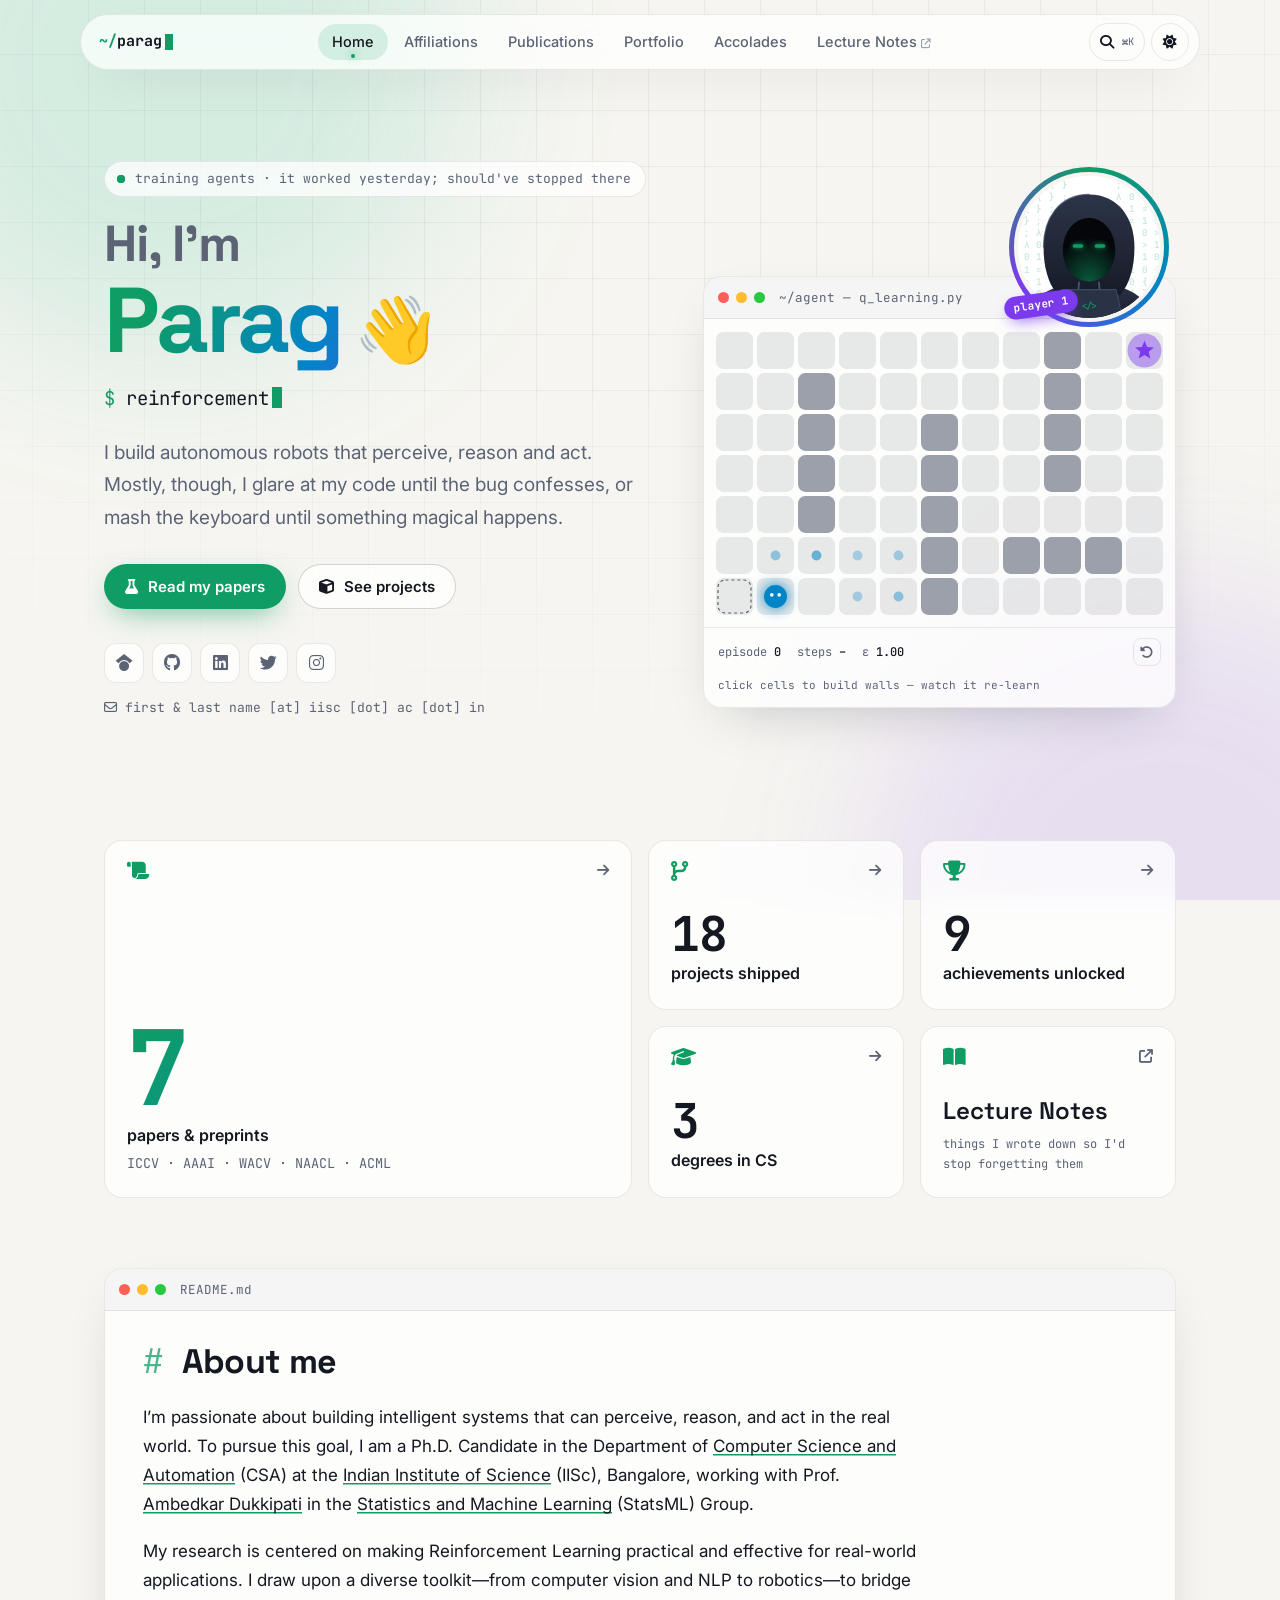
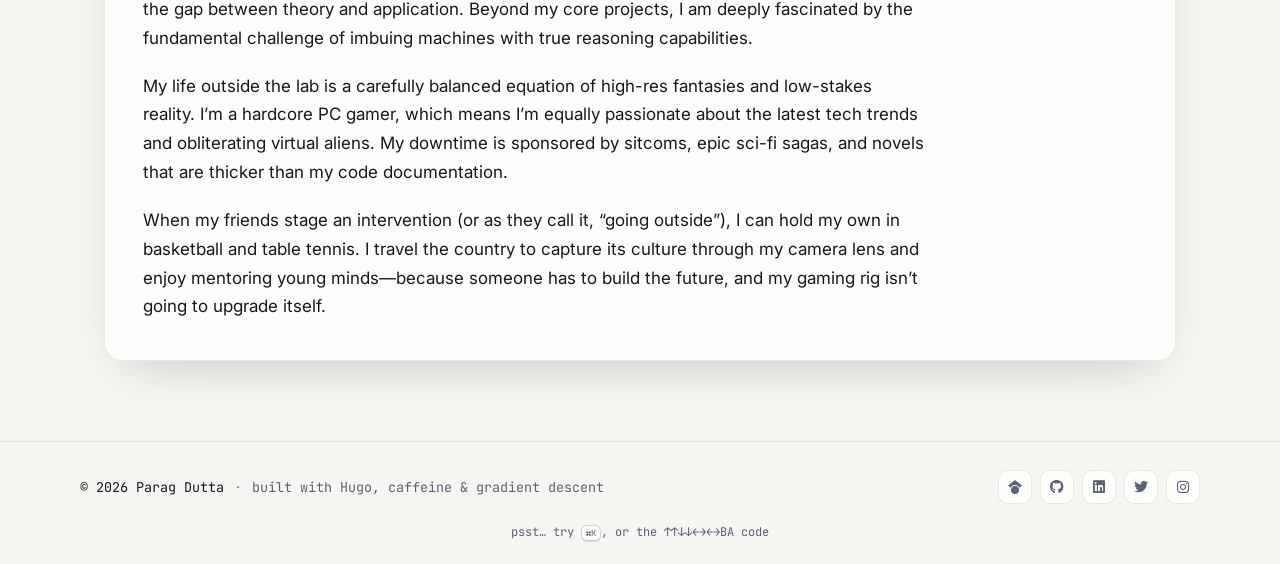
==== commit de7eae31: "Redesign: custom modern theme Co-Authored-By: Claude Opus 5.5 <noreply@anthropic.com>" ====
--- a/index.html
+++ b/index.html
@@ -1,437 +1,52 @@
-<!doctype html>
-<html
-  dir="ltr"
-  lang="en"
-  data-theme=""
-  
-    class="html theme--light"
-  
-><head><script src="/livereload.js?mindelay=10&amp;v=2&amp;port=1313&amp;path=livereload" data-no-instant defer></script>
-  <meta charset="utf-8" />
-  <title>
-    
-      
-        Home |
-      Parag Dutta
-
-  </title>
-
-  <meta name="generator" content="Hugo 0.148.2"><meta name="viewport" content="width=device-width,initial-scale=1,viewport-fit=cover" />
-  <meta name="author" content="Parag Dutta" />
-  <meta
-    name="description"
-    content="About Me"
-  />
-  
-  
-        <link rel="stylesheet" href="/css/anatole.css" />
-      
-  <link
-    rel="stylesheet"
-    href="/css/markupHighlight.min.73ccfdf28df555e11009c13c20ced067af3cb021504cba43644c705930428b00.css"
-    integrity="sha256-c8z98o31VeEQCcE8IM7QZ688sCFQTLpDZExwWTBCiwA="
-    crossorigin="anonymous"
-    type="text/css"
-  />
-  
-  
-  <link
-    rel="stylesheet"
-    href="/fontawesome/css/fontawesome.min.137b1cf3cea9a8adb7884343a9a5ddddf4280f59153f74dc782fb7f7bf0d0519.css"
-    integrity="sha256-E3sc886pqK23iENDqaXd3fQoD1kVP3TceC&#43;3978NBRk="
-    crossorigin="anonymous"
-    type="text/css"
-  />
-  
-  <link
-    rel="stylesheet"
-    href="/fontawesome/css/solid.min.e65dc5b48fb5f39b142360c57c3a215744c94e56c755c929cc3e88fe12aab4d3.css"
-    integrity="sha256-5l3FtI&#43;185sUI2DFfDohV0TJTlbHVckpzD6I/hKqtNM="
-    crossorigin="anonymous"
-    type="text/css"
-  />
-  
-  <link
-    rel="stylesheet"
-    href="/fontawesome/css/regular.min.6f4f16d58da1c82c0c3a3436e021a3d39b4742f741192c546e73e947eacfd92f.css"
-    integrity="sha256-b08W1Y2hyCwMOjQ24CGj05tHQvdBGSxUbnPpR&#43;rP2S8="
-    crossorigin="anonymous"
-    type="text/css"
-  />
-  
-  <link
-    rel="stylesheet"
-    href="/fontawesome/css/brands.min.e10425ad768bc98ff1fb272a0ac8420f9d1ba22f0612c08ff1010c95080ffe7e.css"
-    integrity="sha256-4QQlrXaLyY/x&#43;ycqCshCD50boi8GEsCP8QEMlQgP/n4="
-    crossorigin="anonymous"
-    type="text/css"
-  />
-  
-  <link rel="shortcut icon" href="/favicons/favicon.ico" type="image/x-icon" />
-  <link rel="apple-touch-icon" sizes="180x180" href="/favicons/apple-touch-icon.png" />
-  <link rel="icon" type="image/png" sizes="32x32" href="/favicons/favicon-32x32.png" />
-  <link rel="icon" type="image/png" sizes="16x16" href="/favicons/favicon-16x16.png" />
-
-  <link rel="canonical" href="http://localhost:1313/" />
-  
-  <link rel="alternate" type="application/rss+xml" href="/index.xml" title="Personal Website" />
-  
-  
-  
-  <script
-    type="text/javascript"
-    src="/js/anatole-header.min.f9132794301a01ff16550ed66763482bd848f62243d278f5e550229a158bfd32.js"
-    integrity="sha256-&#43;RMnlDAaAf8WVQ7WZ2NIK9hI9iJD0nj15VAimhWL/TI="
-    crossorigin="anonymous"
-  ></script>
-
-  
-    
-    
-    <script
-      type="text/javascript"
-      src="/js/anatole-theme-switcher.min.8724ddf9268dee451060f191961647573c7f592fbccc6d858746236b3f915813.js"
-      integrity="sha256-hyTd&#43;SaN7kUQYPGRlhZHVzx/WS&#43;8zG2Fh0Yjaz&#43;RWBM="
-      crossorigin="anonymous"
-    ></script>
-  
-
-  
-
-  
-
-  
-
-
-  
-  
-  <meta name="twitter:card" content="summary_large_image">
-  <meta name="twitter:image" content="http://localhost:1313/images/site-feature-image.png">
-  <meta name="twitter:title" content="Home">
-  <meta name="twitter:description" content="About Me">
-
-
-
-  
-  <meta property="og:url" content="http://localhost:1313/">
-  <meta property="og:site_name" content="Personal Website">
-  <meta property="og:title" content="Home">
-  <meta property="og:description" content="About Me">
-  <meta property="og:locale" content="en">
-  <meta property="og:type" content="website">
-    <meta property="og:image" content="http://localhost:1313/images/site-feature-image.png">
-
-
-
-  
-  <script type="application/ld+json">
-    {
-      "@context": "http://schema.org",
-      "@type": "WebSite",
-      "name": "Personal Website",
-      "url": "http:\/\/localhost:1313\/",
-      "description": "first \u0026 last name [at] iisc [dot] ac [dot] in",
-      "thumbnailUrl": "http:\/\/localhost:1313\/",
-      "license": ""
-      
-    }
-  </script>
-
-
-
-
-  
-  
-  
-</head>
-<body class="body">
-    <div class="wrapper">
-      <aside
-        
-          class="wrapper__sidebar"
-        
-      ><div
-  class="sidebar
-    animated fadeInDown
-  "
->
-  <div class="sidebar__content">
-    <div class="sidebar__introduction">
-      <img
-        class="sidebar__introduction-profileimage"
-        src="/images/profile.jpg"
-        alt="profile picture"
-      />
-      
-        <div class="sidebar__introduction-title">
-          <h1>
-            <a href="/">Hi, I&#39;m Parag</a>
-          </h1>
-        </div>
-      
-      <div class="sidebar__introduction-description">
-        <p>first & last name [at] iisc [dot] ac [dot] in</p>
-      </div>
-    </div>
-    <ul class="sidebar__list">
-      
-        <li class="sidebar__list-item">
-          <a
-            href="https://scholar.google.com/citations?user=aZQjPt0AAAAJ&amp;hl=en"
-            target="_blank"
-            rel="noopener me"
-            aria-label="Google Scholar"
-            title="Google Scholar"
-          >
-            <i class="fa-brands fa-google-scholar fa-2x" aria-hidden="true"></i>
-          </a>
-        </li>
-      
-        <li class="sidebar__list-item">
-          <a
-            href="https://github.com/parag1604"
-            target="_blank"
-            rel="noopener me"
-            aria-label="GitHub"
-            title="GitHub"
-          >
-            <i class="fa-brands fa-github fa-2x" aria-hidden="true"></i>
-          </a>
-        </li>
-      
-        <li class="sidebar__list-item">
-          <a
-            href="https://www.linkedin.com/in/parag1604"
-            target="_blank"
-            rel="noopener me"
-            aria-label="Linkedin"
-            title="Linkedin"
-          >
-            <i class="fa-brands fa-linkedin fa-2x" aria-hidden="true"></i>
-          </a>
-        </li>
-      
-        <li class="sidebar__list-item">
-          <a
-            href="https://twitter.com/16arag04utta"
-            target="_blank"
-            rel="noopener me"
-            aria-label="Twitter"
-            title="Twitter"
-          >
-            <i class="fa-brands fa-twitter fa-2x" aria-hidden="true"></i>
-          </a>
-        </li>
-      
-        <li class="sidebar__list-item">
-          <a
-            href="https://www.instagram.com/16arag04utta"
-            target="_blank"
-            rel="noopener me"
-            aria-label="instagram"
-            title="instagram"
-          >
-            <i class="fa-brands fa-instagram fa-2x" aria-hidden="true"></i>
-          </a>
-        </li>
-      
-    </ul>
-  </div><footer class="footer footer__sidebar">
-  <ul class="footer__list">
-    <li class="footer__item">
-      &copy;
-      
-        Parag Dutta
-        2026
-      
-    </li>
-    
-  </ul>
-</footer>
-  
-  <script
-    type="text/javascript"
-    src="/js/medium-zoom.min.9531b4a2217a70c5a1fce89c1f81c9ebbdd586708fcd4130b417320c7230c8d6.js"
-    integrity="sha256-lTG0oiF6cMWh/OicH4HJ673VhnCPzUEwtBcyDHIwyNY="
-    crossorigin="anonymous"
-  ></script></div>
-</aside>
-      <main
-        
-          class="wrapper__main"
-        
-      >
-        <header class="header"><div
-  class="
-    animated fadeInDown
-  "
->
-  <a role="button" class="navbar-burger" data-target="navMenu" aria-label="menu" aria-expanded="false">
-    <span aria-hidden="true" class="navbar-burger__line"></span>
-    <span aria-hidden="true" class="navbar-burger__line"></span>
-    <span aria-hidden="true" class="navbar-burger__line"></span>
-  </a>
-  <nav class="nav">
-    <ul class="nav__list" id="navMenu">
-      
-      
-        
-        
-          <li class="nav__list-item">
-            
-            <a
-              
-                class="nav__link--active"
-              
-              href="/"
-              
-              title=""
-              >Home</a
-            >
-          </li>
-        
-
-      
-        
-        
-          <li class="nav__list-item">
-            
-            <a
-              
-              href="/affiliations/"
-              
-              title=""
-              >Affiliations</a
-            >
-          </li>
-        
-
-      
-        
-        
-          <li class="nav__list-item">
-            
-            <a
-              
-              href="/publications/"
-              
-              title=""
-              >Publications</a
-            >
-          </li>
-        
-
-      
-        
-        
-          <li class="nav__list-item">
-            
-            <a
-              
-              href="/portfolio/"
-              
-              title=""
-              >Portfolio</a
-            >
-          </li>
-        
-
-      
-        
-        
-          <li class="nav__list-item">
-            
-            <a
-              
-              href="/accolades/"
-              
-              title=""
-              >Accolades</a
-            >
-          </li>
-        
-
-      
-        
-        
-          <li class="nav__list-item">
-            
-            <a
-              
-              href="https://parag1604.github.io/notes"
-              
-                target="_blank" rel="noopener noreferrer"
-              
-              title=""
-              >Notes</a
-            >
-          </li>
-        
-
-      
-    </ul>
-    <ul class="nav__list nav__list--end">
-      
-      
-        <li class="nav__list-item">
-          <div class="themeswitch">
-            <a title="Switch Theme">
-              <i class="fas fa-adjust fa-fw" aria-hidden="true"></i>
-            </a>
-          </div>
-        </li>
-      
-    </ul>
-  </nav>
-</div>
-</header>
-  <div
-    class="post 
-      animated fadeInDown
-    "
-  >
-    <div class="post__content">
-      <h1 id="about-me">About me</h1>
-<p>I&rsquo;m passionate about building intelligent systems that can perceive, reason, and act in the real world. To pursue this goal, I am a Ph.D. Candidate in the Department of <a href="https://csa.iisc.ac.in/">Computer Science and Automation</a> (CSA) at the <a href="https://iisc.ac.in/">Indian Institute of Science</a> (IISc), Bangalore, working with Prof. <a href="https://www.csa.iisc.ac.in/~ambedkar/">Ambedkar Dukkipati</a> in the <a href="https://sml.csa.iisc.ac.in/">Statistics and Machine Learning</a> (StatsML) Group.</p>
-<p>My research is centered on making Reinforcement Learning practical and effective for real-world applications. I draw upon a diverse toolkit—from computer vision and NLP to robotics—to bridge the gap between theory and application. Beyond my core projects, I am deeply fascinated by the fundamental challenge of imbuing machines with true reasoning capabilities.</p>
-<!-- You can contact me at: *first & last name [at] iisc [dot] ac [dot] in*. I am also available in CSA Room # 205 during office hours. -->
-<!-- <hr style="opacity: 0.15; margin: 2.5em 0;"> -->
-<p>My life outside the lab is a carefully balanced equation of high-res fantasies and low-stakes reality. I&rsquo;m a hardcore PC gamer, which means I&rsquo;m equally passionate about the latest tech trends and obliterating virtual aliens. My downtime is sponsored by sitcoms, epic sci-fi sagas, and novels that are thicker than my code documentation.</p>
-<p>When my friends stage an intervention (or as they call it, &ldquo;going outside&rdquo;), I can hold my own in basketball and table tennis. I travel the country to capture its culture through my camera lens and enjoy mentoring young minds—because someone has to build the future, and my gaming rig isn&rsquo;t going to upgrade itself.</p>
-<hr style="opacity: 0.15; margin: 2.5em 0;">
-
-    </div>
-
-    
-  </div>
-
-  
-
-  
-  
-  <div class="pagination">
-    
-
-  </div>
-
-      </main>
-    </div><footer class="footer footer__base">
-  <ul class="footer__list">
-    <li class="footer__item">
-      &copy;
-      
-        Parag Dutta
-        2026
-      
-    </li>
-    
-  </ul>
-</footer>
-  
-  <script
-    type="text/javascript"
-    src="/js/medium-zoom.min.9531b4a2217a70c5a1fce89c1f81c9ebbdd586708fcd4130b417320c7230c8d6.js"
-    integrity="sha256-lTG0oiF6cMWh/OicH4HJ673VhnCPzUEwtBcyDHIwyNY="
-    crossorigin="anonymous"
-  ></script></body>
-</html>
+<!doctype html><html lang=en class=no-js><head><meta name=generator content="Hugo 0.161.1"><meta charset=utf-8><meta name=viewport content="width=device-width,initial-scale=1,viewport-fit=cover"><title>Parag Dutta · RL researcher @ IISc</title><meta name=author content="Parag Dutta"><meta name=description content="About Me"><meta name=color-scheme content="dark light"><meta name=theme-color content="#0a0c10"><meta property="og:url" content="https://parag1604.github.io/"><meta property="og:site_name" content="Parag Dutta"><meta property="og:title" content="Home"><meta property="og:description" content="About Me"><meta property="og:locale" content="en"><meta property="og:type" content="website"><meta property="og:image" content="https://parag1604.github.io/images/site-feature-image.png"><script>(function(){var e,t=document.documentElement;t.classList.remove("no-js"),t.classList.add("js"),e=null;try{e=localStorage.getItem("theme")}catch{}e||(e=window.matchMedia("(prefers-color-scheme: light)").matches?"light":"dark"),t.setAttribute("data-theme",e)})()</script><link rel=preconnect href=https://fonts.googleapis.com><link rel=preconnect href=https://fonts.gstatic.com crossorigin><link rel=stylesheet href="https://fonts.googleapis.com/css2?family=Inter:wght@400;500;600&family=JetBrains+Mono:wght@400;500;700&family=Space+Grotesk:wght@500;600;700&display=swap"><link rel=stylesheet href=https://cdnjs.cloudflare.com/ajax/libs/font-awesome/6.5.2/css/all.min.css crossorigin=anonymous referrerpolicy=no-referrer><link rel=stylesheet href=/css/main.min.0cc1af6b5098c484da0d5e4794379fe8f1e8405af62de0fee869202473a63f8e.css><link rel=icon type=image/png sizes=32x32 href=/favicons/favicon-32x32.png><link rel=icon type=image/png sizes=16x16 href=/favicons/favicon-16x16.png><link rel=apple-touch-icon sizes=180x180 href=/favicons/apple-touch-icon.png></head><body class="page- is-home"><div class=bg aria-hidden=true><div class=bg__grid></div><div class="bg__blob bg__blob--a"></div><div class="bg__blob bg__blob--b"></div><div class=bg__spot></div></div><div class=scroll-progress aria-hidden=true></div><a class=skip-link href=#main>Skip to content</a><header class=nav-wrap><nav class=nav aria-label=Main><a class=nav__brand href=/ aria-label=Home><span class=nav__prompt>~/</span><span class=nav__name>parag</span><span class=caret aria-hidden=true></span></a><ul class=nav__links id=nav-links><li><a class="nav__link is-active" href=/ aria-current=page>Home</a></li><li><a class=nav__link href=/affiliations/>Affiliations</a></li><li><a class=nav__link href=/publications/>Publications</a></li><li><a class=nav__link href=/portfolio/>Portfolio</a></li><li><a class=nav__link href=/accolades/>Accolades</a></li><li><a class=nav__link href=/notes target=_blank rel=noopener>Lecture Notes <i class="fa-solid fa-arrow-up-right-from-square nav__ext" aria-hidden=true></i></a></li></ul><div class=nav__actions><button class="icon-btn kbd-btn" type=button data-palette-open aria-label="Open command palette">
+<i class="fa-solid fa-magnifying-glass" aria-hidden=true></i><kbd>⌘K</kbd>
+</button>
+<button class=icon-btn type=button data-theme-toggle aria-label="Toggle light/dark theme">
+<i class="fa-solid fa-moon theme-icon--dark" aria-hidden=true></i>
+<i class="fa-solid fa-sun theme-icon--light" aria-hidden=true></i>
+</button>
+<button class="icon-btn nav__burger" type=button aria-controls=nav-links aria-expanded=false aria-label=Menu>
+<span></span><span></span></button></div></nav></header><main id=main class=main><section class=hero><div class=hero__text><p class="hero__status mono reveal"><span class=pulse aria-hidden=true></span>training agents · it worked yesterday; should've stopped there</p><h1 class="hero__title reveal"><span class=hero__hi>Hi, I'm</span>
+<span class="hero__name glitch" data-text=Parag>Parag</span><span class=wave aria-hidden=true>👋</span></h1><p class="hero__typed mono reveal" aria-label="Ph.D. candidate @ IISc Bangalore, reinforcement learning researcher, Google Ph.D. Fellow '26, Amazon Top 100 AI/ML Researcher '26, teaching agents to reason, hardcore PC gamer, obliterator of virtual aliens, travel photographer"><span class=accent>$</span> <span class=typed data-roles='["Ph.D. candidate @ IISc Bangalore","reinforcement learning researcher","Google Ph.D. Fellow &#39;26","Amazon Top 100 AI/ML Researcher &#39;26","teaching agents to reason","hardcore PC gamer","obliterator of virtual aliens","travel photographer"]'>Ph.D. candidate @ IISc Bangalore</span><span class=caret aria-hidden=true></span></p><p class="hero__lede reveal">I build autonomous robots that perceive, reason and act. Mostly, though, I glare at my code until the bug confesses, or mash the keyboard until something magical happens.</p><div class="hero__cta reveal"><a class="btn btn--primary" href=/publications/><i class="fa-solid fa-flask" aria-hidden=true></i> Read my papers</a>
+<a class=btn href=/portfolio/><i class="fa-solid fa-cube" aria-hidden=true></i> See projects</a></div><div class="hero__meta reveal"><ul class=socials><li><a class=socials__link href="https://scholar.google.com/citations?user=aZQjPt0AAAAJ&amp;hl=en" target=_blank rel="noopener me" aria-label="Google Scholar" data-tip="Google Scholar"><i class="fa-brands fa-google-scholar" aria-hidden=true></i></a></li><li><a class=socials__link href=https://github.com/parag1604 target=_blank rel="noopener me" aria-label=GitHub data-tip=GitHub><i class="fa-brands fa-github" aria-hidden=true></i></a></li><li><a class=socials__link href=https://www.linkedin.com/in/parag1604 target=_blank rel="noopener me" aria-label=Linkedin data-tip=Linkedin><i class="fa-brands fa-linkedin" aria-hidden=true></i></a></li><li><a class=socials__link href=https://twitter.com/16arag04utta target=_blank rel="noopener me" aria-label=Twitter data-tip=Twitter><i class="fa-brands fa-twitter" aria-hidden=true></i></a></li><li><a class=socials__link href=https://www.instagram.com/16arag04utta target=_blank rel="noopener me" aria-label=instagram data-tip=instagram><i class="fa-brands fa-instagram" aria-hidden=true></i></a></li></ul><span class="hero__mail mono dim" title=Email><i class="fa-regular fa-envelope" aria-hidden=true></i> first & last name [at] iisc [dot] ac [dot] in</span></div></div><div class="hero__side reveal"><div class=avatar><div class=avatar__ring aria-hidden=true></div><svg class="hacker" viewBox="0 0 200 200" role="img" aria-label="Anonymous hooded hacker avatar"><defs><clipPath id="hk-clip"><circle cx="100" cy="100" r="100"/></clipPath><radialGradient id="hk-screen-glow" cx="50%" cy="100%" r="70%"><stop offset="0" class="hacker__glow-stop" stop-opacity=".55"/><stop offset="100%" class="hacker__glow-stop" stop-opacity="0"/></radialGradient><linearGradient id="hk-hood" x1="0" y1="0" x2="0" y2="1"><stop offset="0" stop-color="#2c3448"/><stop offset="100%" stop-color="#161b27"/></linearGradient></defs><g clip-path="url(#hk-clip)"><rect class="hacker__bg" width="200" height="200"/><g class="hacker__rain"><text x="8" y="0" class="hacker__col" style="animation-delay:0s"><tspan x="8" dy="17">1</tspan><tspan x="8" dy="17">0</tspan><tspan x="8" dy="17">{</tspan><tspan x="8" dy="17">}</tspan><tspan x="8" dy="17">;</tspan><tspan x="8" dy="17">λ</tspan><tspan x="8" dy="17">0</tspan><tspan x="8" dy="17">1</tspan><tspan x="8" dy="17">=</tspan><tspan x="8" dy="17">1</tspan><tspan x="8" dy="17">0</tspan><tspan x="8" dy="17">&gt;</tspan></text><text x="26" y="0" class="hacker__col" style="animation-delay:-.9s"><tspan x="26" dy="17">0</tspan><tspan x="26" dy="17">{</tspan><tspan x="26" dy="17">}</tspan><tspan x="26" dy="17">;</tspan><tspan x="26" dy="17">λ</tspan><tspan x="26" dy="17">0</tspan><tspan x="26" dy="17">1</tspan><tspan x="26" dy="17">=</tspan><tspan x="26" dy="17">1</tspan><tspan x="26" dy="17">0</tspan><tspan x="26" dy="17">&gt;</tspan><tspan x="26" dy="17">1</tspan></text><text x="44" y="0" class="hacker__col" style="animation-delay:-1.8s"><tspan x="44" dy="17">{</tspan><tspan x="44" dy="17">}</tspan><tspan x="44" dy="17">;</tspan><tspan x="44" dy="17">λ</tspan><tspan x="44" dy="17">0</tspan><tspan x="44" dy="17">1</tspan><tspan x="44" dy="17">=</tspan><tspan x="44" dy="17">1</tspan><tspan x="44" dy="17">0</tspan><tspan x="44" dy="17">&gt;</tspan><tspan x="44" dy="17">1</tspan><tspan x="44" dy="17">0</tspan></text><text x="62" y="0" class="hacker__col" style="animation-delay:-2.7s"><tspan x="62" dy="17">}</tspan><tspan x="62" dy="17">;</tspan><tspan x="62" dy="17">λ</tspan><tspan x="62" dy="17">0</tspan><tspan x="62" dy="17">1</tspan><tspan x="62" dy="17">=</tspan><tspan x="62" dy="17">1</tspan><tspan x="62" dy="17">0</tspan><tspan x="62" dy="17">&gt;</tspan><tspan x="62" dy="17">1</tspan><tspan x="62" dy="17">0</tspan><tspan x="62" dy="17">{</tspan></text><text x="138" y="0" class="hacker__col" style="animation-delay:-3.6s"><tspan x="138" dy="17">;</tspan><tspan x="138" dy="17">λ</tspan><tspan x="138" dy="17">0</tspan><tspan x="138" dy="17">1</tspan><tspan x="138" dy="17">=</tspan><tspan x="138" dy="17">1</tspan><tspan x="138" dy="17">0</tspan><tspan x="138" dy="17">&gt;</tspan><tspan x="138" dy="17">1</tspan><tspan x="138" dy="17">0</tspan><tspan x="138" dy="17">{</tspan><tspan x="138" dy="17">}</tspan></text><text x="156" y="0" class="hacker__col" style="animation-delay:-4.5s"><tspan x="156" dy="17">λ</tspan><tspan x="156" dy="17">0</tspan><tspan x="156" dy="17">1</tspan><tspan x="156" dy="17">=</tspan><tspan x="156" dy="17">1</tspan><tspan x="156" dy="17">0</tspan><tspan x="156" dy="17">&gt;</tspan><tspan x="156" dy="17">1</tspan><tspan x="156" dy="17">0</tspan><tspan x="156" dy="17">{</tspan><tspan x="156" dy="17">}</tspan><tspan x="156" dy="17">;</tspan></text><text x="174" y="0" class="hacker__col" style="animation-delay:-5.4s"><tspan x="174" dy="17">0</tspan><tspan x="174" dy="17">1</tspan><tspan x="174" dy="17">=</tspan><tspan x="174" dy="17">1</tspan><tspan x="174" dy="17">0</tspan><tspan x="174" dy="17">&gt;</tspan><tspan x="174" dy="17">1</tspan><tspan x="174" dy="17">0</tspan><tspan x="174" dy="17">{</tspan><tspan x="174" dy="17">}</tspan><tspan x="174" dy="17">;</tspan><tspan x="174" dy="17">λ</tspan></text><text x="192" y="0" class="hacker__col" style="animation-delay:-6.3s"><tspan x="192" dy="17">1</tspan><tspan x="192" dy="17">=</tspan><tspan x="192" dy="17">1</tspan><tspan x="192" dy="17">0</tspan><tspan x="192" dy="17">&gt;</tspan><tspan x="192" dy="17">1</tspan><tspan x="192" dy="17">0</tspan><tspan x="192" dy="17">{</tspan><tspan x="192" dy="17">}</tspan><tspan x="192" dy="17">;</tspan><tspan x="192" dy="17">λ</tspan><tspan x="192" dy="17">0</tspan></text></g><path d="M4 210c10-42 48-60 96-60s86 18 96 60z" fill="url(#hk-hood)"/><path d="M1e2 26c-42 0-64 34-64 74 0 28 6 50 20 68h88c14-18 20-40 20-68 0-40-22-74-64-74z" fill="url(#hk-hood)"/><path d="M1e2 26c-42 0-64 34-64 74" fill="none" stroke="#3a4560" stroke-width="2" stroke-linecap="round" opacity=".7"/><ellipse cx="100" cy="104" rx="37" ry="45" fill="#04060a"/><ellipse cx="100" cy="104" rx="37" ry="45" fill="url(#hk-screen-glow)"/><g class="hacker__eyes"><rect x="77" y="96" width="15" height="5" rx="2.5"/><rect x="108" y="96" width="15" height="5" rx="2.5"/></g><path d="M86 150l-2 22m30-22 2 22" stroke="#4a5674" stroke-width="2.5" stroke-linecap="round"/><path d="M52 204l10-44h76l10 44z" fill="#2a3245" stroke="#3d4964" stroke-width="1.5"/><text x="100" y="187" text-anchor="middle" class="hacker__logo">&lt;/&gt;</text></g></svg>
+<span class="avatar__badge mono" aria-hidden=true>player 1</span></div><figure class="window gridworld" data-gridworld><div class=window__bar><span class=window__dots aria-hidden=true><i></i><i></i><i></i></span>
+<span class="window__title mono">~/agent — q_learning.py</span></div><canvas class=gridworld__canvas width=440 height=280 aria-label="A reinforcement learning agent learning to reach a goal in a grid world"></canvas><figcaption class="gridworld__hud mono"><span>episode <b data-gw=ep>0</b></span>
+<span>steps <b data-gw=steps>–</b></span>
+<span>ε <b data-gw=eps>1.00</b></span>
+<button class=gridworld__reset type=button data-gw=reset aria-label="Reset agent"><i class="fa-solid fa-rotate-left" aria-hidden=true></i></button></figcaption><p class="gridworld__tip mono dim">click cells to build walls — watch it re-learn</p></figure></div></section><section class=bento><a class="card bento__item bento__item--pubs reveal" href=/publications/><i class="fa-solid fa-scroll card__icon" aria-hidden=true></i>
+<span class="bento__num mono" data-count=8>8</span>
+<span class=bento__label>papers & preprints</span>
+<span class="bento__sub dim">ICCV · AAAI · WACV · NAACL · ACML</span>
+<i class="fa-solid fa-arrow-right card__go" aria-hidden=true></i>
+</a><a class="card bento__item reveal" href=/portfolio/><i class="fa-solid fa-code-branch card__icon" aria-hidden=true></i>
+<span class="bento__num mono" data-count=20>20</span>
+<span class=bento__label>projects shipped</span>
+<i class="fa-solid fa-arrow-right card__go" aria-hidden=true></i>
+</a><a class="card bento__item reveal" href=/accolades/><i class="fa-solid fa-trophy card__icon" aria-hidden=true></i>
+<span class="bento__num mono" data-count=10>10</span>
+<span class=bento__label>achievements unlocked</span>
+<i class="fa-solid fa-arrow-right card__go" aria-hidden=true></i>
+</a><a class="card bento__item reveal" href=/affiliations/><i class="fa-solid fa-graduation-cap card__icon" aria-hidden=true></i>
+<span class="bento__num mono" data-count=3>3</span>
+<span class=bento__label>degrees in CS</span>
+<i class="fa-solid fa-arrow-right card__go" aria-hidden=true></i>
+</a><a class="card bento__item bento__item--notes reveal" href=https://parag1604.github.io/notes target=_blank rel=noopener><i class="fa-solid fa-book-open card__icon" aria-hidden=true></i>
+<span class=bento__label>Lecture Notes</span>
+<span class="bento__sub dim">things I wrote down so I'd stop forgetting them</span>
+<i class="fa-solid fa-arrow-up-right-from-square card__go" aria-hidden=true></i></a></section><section class="readme window reveal"><div class=window__bar><span class=window__dots aria-hidden=true><i></i><i></i><i></i></span>
+<span class="window__title mono">README.md</span></div><div class="prose readme__body"><h1 id=about-me>About me</h1><p>I&rsquo;m passionate about building intelligent systems that can perceive, reason, and act in the real world. To pursue this goal, I am a Ph.D. Candidate in the Department of <a href=https://csa.iisc.ac.in/ target=_blank rel=noopener>Computer Science and Automation</a> (CSA) at the <a href=https://iisc.ac.in/ target=_blank rel=noopener>Indian Institute of Science</a> (IISc), Bangalore, working with Prof. <a href=https://www.csa.iisc.ac.in/~ambedkar/ target=_blank rel=noopener>Ambedkar Dukkipati</a> in the <a href=https://sml.csa.iisc.ac.in/ target=_blank rel=noopener>Statistics and Machine Learning</a> (StatsML) Group.</p><p>My research is centered on making Reinforcement Learning practical and effective for real-world applications. I draw upon a diverse toolkit—from computer vision and NLP to robotics—to bridge the gap between theory and application. Beyond my core projects, I am deeply fascinated by the fundamental challenge of imbuing machines with true reasoning capabilities.</p><p>My life outside the lab is a carefully balanced equation of high-res fantasies and low-stakes reality. I&rsquo;m a hardcore PC gamer, which means I&rsquo;m equally passionate about the latest tech trends and obliterating virtual aliens. My downtime is sponsored by sitcoms, epic sci-fi sagas, and novels that are thicker than my code documentation.</p><p>When my friends stage an intervention (or as they call it, &ldquo;going outside&rdquo;), I can hold my own in basketball and table tennis. I travel the country to capture its culture through my camera lens and enjoy mentoring young minds—because someone has to build the future, and my gaming rig isn&rsquo;t going to upgrade itself.</p><hr style="opacity:.15;margin:2.5em 0"></div></section></main><footer class=footer><div class=footer__inner><div class=footer__left><span class=mono>© 2026 Parag Dutta</span>
+<span class=footer__dot>·</span>
+<span class="mono dim">built with Hugo, caffeine & gradient descent</span></div><div class=footer__right><ul class=socials><li><a class=socials__link href="https://scholar.google.com/citations?user=aZQjPt0AAAAJ&amp;hl=en" target=_blank rel="noopener me" aria-label="Google Scholar" data-tip="Google Scholar"><i class="fa-brands fa-google-scholar" aria-hidden=true></i></a></li><li><a class=socials__link href=https://github.com/parag1604 target=_blank rel="noopener me" aria-label=GitHub data-tip=GitHub><i class="fa-brands fa-github" aria-hidden=true></i></a></li><li><a class=socials__link href=https://www.linkedin.com/in/parag1604 target=_blank rel="noopener me" aria-label=Linkedin data-tip=Linkedin><i class="fa-brands fa-linkedin" aria-hidden=true></i></a></li><li><a class=socials__link href=https://twitter.com/16arag04utta target=_blank rel="noopener me" aria-label=Twitter data-tip=Twitter><i class="fa-brands fa-twitter" aria-hidden=true></i></a></li><li><a class=socials__link href=https://www.instagram.com/16arag04utta target=_blank rel="noopener me" aria-label=instagram data-tip=instagram><i class="fa-brands fa-instagram" aria-hidden=true></i></a></li></ul></div></div><p class="footer__hint mono dim">psst… try <kbd>⌘K</kbd>, or the ↑↑↓↓←→←→BA code</p></footer><div class=palette role=dialog aria-modal=true aria-label="Command palette" hidden><div class=palette__backdrop data-palette-close></div><div class=palette__box><div class=palette__input-row><span class="mono accent">❯</span>
+<input class=palette__input type=text placeholder="Where to? Type a page or command…" autocomplete=off spellcheck=false aria-label="Search commands">
+<kbd>esc</kbd></div><ul class=palette__list role=listbox><li role=option data-href=/ data-group=pages><i class="fa-solid fa-file-lines" aria-hidden=true></i>
+<span>Home</span><span class="palette__meta mono">cd /</span></li><li role=option data-href=/affiliations/ data-group=pages><i class="fa-solid fa-file-lines" aria-hidden=true></i>
+<span>Affiliations</span><span class="palette__meta mono">cd /affiliations/</span></li><li role=option data-href=/publications/ data-group=pages><i class="fa-solid fa-file-lines" aria-hidden=true></i>
+<span>Publications</span><span class="palette__meta mono">cd /publications/</span></li><li role=option data-href=/portfolio/ data-group=pages><i class="fa-solid fa-file-lines" aria-hidden=true></i>
+<span>Portfolio</span><span class="palette__meta mono">cd /portfolio/</span></li><li role=option data-href=/accolades/ data-group=pages><i class="fa-solid fa-file-lines" aria-hidden=true></i>
+<span>Accolades</span><span class="palette__meta mono">cd /accolades/</span></li><li role=option data-href=/notes data-external data-group=pages><i class="fa-solid fa-arrow-up-right-from-square" aria-hidden=true></i>
+<span>Lecture Notes</span><span class="palette__meta mono">external</span></li><li role=option data-href="https://scholar.google.com/citations?user=aZQjPt0AAAAJ&amp;hl=en" data-external data-group=links><i class="fa-brands fa-google-scholar" aria-hidden=true></i>
+<span>Google Scholar</span><span class="palette__meta mono">open</span></li><li role=option data-href=https://github.com/parag1604 data-external data-group=links><i class="fa-brands fa-github" aria-hidden=true></i>
+<span>GitHub</span><span class="palette__meta mono">open</span></li><li role=option data-href=https://www.linkedin.com/in/parag1604 data-external data-group=links><i class="fa-brands fa-linkedin" aria-hidden=true></i>
+<span>Linkedin</span><span class="palette__meta mono">open</span></li><li role=option data-href=https://twitter.com/16arag04utta data-external data-group=links><i class="fa-brands fa-twitter" aria-hidden=true></i>
+<span>Twitter</span><span class="palette__meta mono">open</span></li><li role=option data-href=https://www.instagram.com/16arag04utta data-external data-group=links><i class="fa-brands fa-instagram" aria-hidden=true></i>
+<span>instagram</span><span class="palette__meta mono">open</span></li><li role=option data-action=theme><i class="fa-solid fa-circle-half-stroke" aria-hidden=true></i><span>Toggle theme</span><span class="palette__meta mono">light ⇄ dark</span></li><li role=option data-action=crt><i class="fa-solid fa-tv" aria-hidden=true></i><span>Toggle retro CRT mode</span><span class="palette__meta mono">since 1985</span></li><li role=option data-action=top><i class="fa-solid fa-arrow-up" aria-hidden=true></i><span>Scroll to top</span><span class="palette__meta mono">gg</span></li></ul><div class="palette__foot mono dim"><span><kbd>↑</kbd><kbd>↓</kbd> navigate</span><span><kbd>↵</kbd> select</span></div></div></div><div class=toast role=status aria-live=polite></div><script src=/js/site.min.e0be9eae07bbeb2b1c7ead501297c01bd5e1fab9cd0771a65b269b7345b78afe.js defer></script></body></html>
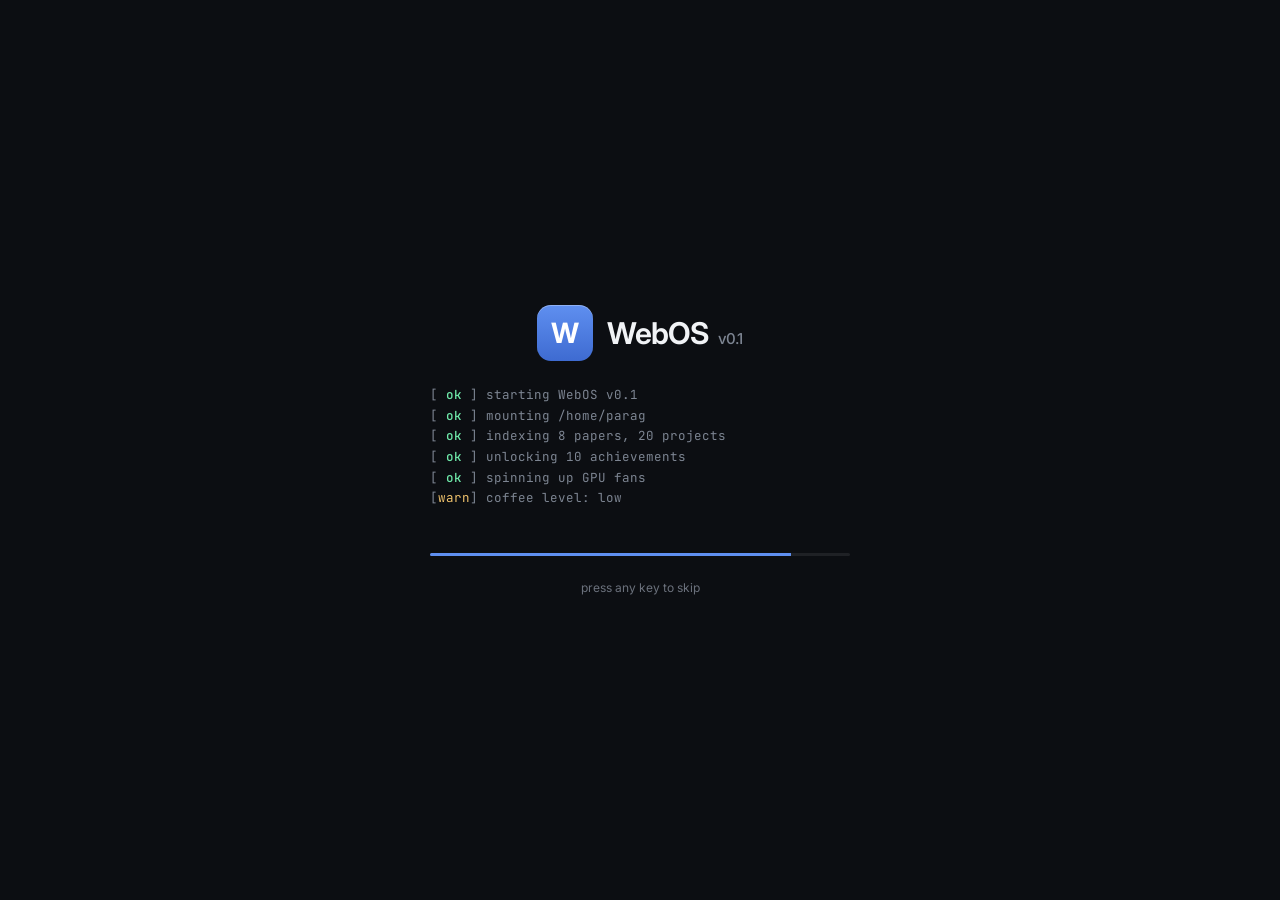
==== commit 8169c7e7: "Deploy WebOS v0.1 Co-Authored-By: Claude Opus 5.5 <noreply@anthropic.com>" ====
--- a/index.html
+++ b/index.html
@@ -1,52 +1,60 @@
-<!doctype html><html lang=en class=no-js><head><meta name=generator content="Hugo 0.161.1"><meta charset=utf-8><meta name=viewport content="width=device-width,initial-scale=1,viewport-fit=cover"><title>Parag Dutta · RL researcher @ IISc</title><meta name=author content="Parag Dutta"><meta name=description content="About Me"><meta name=color-scheme content="dark light"><meta name=theme-color content="#0a0c10"><meta property="og:url" content="https://parag1604.github.io/"><meta property="og:site_name" content="Parag Dutta"><meta property="og:title" content="Home"><meta property="og:description" content="About Me"><meta property="og:locale" content="en"><meta property="og:type" content="website"><meta property="og:image" content="https://parag1604.github.io/images/site-feature-image.png"><script>(function(){var e,t=document.documentElement;t.classList.remove("no-js"),t.classList.add("js"),e=null;try{e=localStorage.getItem("theme")}catch{}e||(e=window.matchMedia("(prefers-color-scheme: light)").matches?"light":"dark"),t.setAttribute("data-theme",e)})()</script><link rel=preconnect href=https://fonts.googleapis.com><link rel=preconnect href=https://fonts.gstatic.com crossorigin><link rel=stylesheet href="https://fonts.googleapis.com/css2?family=Inter:wght@400;500;600&family=JetBrains+Mono:wght@400;500;700&family=Space+Grotesk:wght@500;600;700&display=swap"><link rel=stylesheet href=https://cdnjs.cloudflare.com/ajax/libs/font-awesome/6.5.2/css/all.min.css crossorigin=anonymous referrerpolicy=no-referrer><link rel=stylesheet href=/css/main.min.0cc1af6b5098c484da0d5e4794379fe8f1e8405af62de0fee869202473a63f8e.css><link rel=icon type=image/png sizes=32x32 href=/favicons/favicon-32x32.png><link rel=icon type=image/png sizes=16x16 href=/favicons/favicon-16x16.png><link rel=apple-touch-icon sizes=180x180 href=/favicons/apple-touch-icon.png></head><body class="page- is-home"><div class=bg aria-hidden=true><div class=bg__grid></div><div class="bg__blob bg__blob--a"></div><div class="bg__blob bg__blob--b"></div><div class=bg__spot></div></div><div class=scroll-progress aria-hidden=true></div><a class=skip-link href=#main>Skip to content</a><header class=nav-wrap><nav class=nav aria-label=Main><a class=nav__brand href=/ aria-label=Home><span class=nav__prompt>~/</span><span class=nav__name>parag</span><span class=caret aria-hidden=true></span></a><ul class=nav__links id=nav-links><li><a class="nav__link is-active" href=/ aria-current=page>Home</a></li><li><a class=nav__link href=/affiliations/>Affiliations</a></li><li><a class=nav__link href=/publications/>Publications</a></li><li><a class=nav__link href=/portfolio/>Portfolio</a></li><li><a class=nav__link href=/accolades/>Accolades</a></li><li><a class=nav__link href=/notes target=_blank rel=noopener>Lecture Notes <i class="fa-solid fa-arrow-up-right-from-square nav__ext" aria-hidden=true></i></a></li></ul><div class=nav__actions><button class="icon-btn kbd-btn" type=button data-palette-open aria-label="Open command palette">
-<i class="fa-solid fa-magnifying-glass" aria-hidden=true></i><kbd>⌘K</kbd>
-</button>
-<button class=icon-btn type=button data-theme-toggle aria-label="Toggle light/dark theme">
+<!doctype html><html lang=en class=no-js><head><meta name=generator content="Hugo 0.161.1"><meta charset=utf-8><meta name=viewport content="width=device-width,initial-scale=1,viewport-fit=cover"><title>Parag Dutta · RL researcher @ IISc</title><meta name=author content="Parag Dutta"><meta name=description content="About Me"><meta name=color-scheme content="dark light"><meta name=theme-color content="#0c0e12"><meta property="og:url" content="https://parag1604.github.io/"><meta property="og:site_name" content="Parag Dutta"><meta property="og:title" content="Home"><meta property="og:description" content="About Me"><meta property="og:locale" content="en"><meta property="og:type" content="website"><meta property="og:image" content="https://parag1604.github.io/images/site-feature-image.png"><script>(function(){var e,t=document.documentElement;t.classList.remove("no-js"),t.classList.add("js"),e=null;try{e=localStorage.getItem("theme")}catch{}e||(e=window.matchMedia("(prefers-color-scheme: light)").matches?"light":"dark"),t.setAttribute("data-theme",e)})()</script><link rel=preconnect href=https://fonts.googleapis.com><link rel=preconnect href=https://fonts.gstatic.com crossorigin><link rel=stylesheet href="https://fonts.googleapis.com/css2?family=Inter:wght@400;500;600;700&family=JetBrains+Mono:wght@400;500;700&display=swap"><link rel=stylesheet href=https://cdnjs.cloudflare.com/ajax/libs/font-awesome/6.5.2/css/all.min.css crossorigin=anonymous referrerpolicy=no-referrer><link rel=stylesheet href=/css/main.min.a35f1b374831a8dac4a483be837379db907a6585d135b1f392c449f9db3507b8.css><link rel=icon type=image/png sizes=32x32 href=/favicons/favicon-32x32.png><link rel=icon type=image/png sizes=16x16 href=/favicons/favicon-16x16.png><link rel=apple-touch-icon sizes=180x180 href=/favicons/apple-touch-icon.png></head><body class=os data-pubs=8 data-projects=20 data-accolades=10 data-degrees=3><div class=wallpaper aria-hidden=true><svg class="scene" viewBox="0 0 1600 1e3" preserveAspectRatio="xMidYMid slice" aria-hidden="true" focusable="false"><defs><linearGradient id="sc-sky" x1="0" y1="0" x2="0" y2="1"><stop offset="0" class="sc-sky-top"/><stop offset=".55" class="sc-sky-mid"/><stop offset=".82" class="sc-sky-low"/></linearGradient><linearGradient id="sc-lake" x1="0" y1="0" x2="0" y2="1"><stop offset="0" class="sc-lake-top"/><stop offset="1" class="sc-lake-bottom"/></linearGradient><linearGradient id="sc-haze" x1="0" y1="0" x2="0" y2="1"><stop offset="0" class="sc-haze" stop-opacity="0"/><stop offset="1" class="sc-haze"/></linearGradient><radialGradient id="sc-glow"><stop offset="0" class="sc-glow"/><stop offset="1" class="sc-glow" stop-opacity="0"/></radialGradient><mask id="sc-crescent"><rect width="1600" height="1e3" fill="#fff"/><circle cx="1205" cy="235" r="46" fill="#000"/></mask></defs><rect class="sc-sky" width="1600" height="1e3" fill="url(#sc-sky)"/><g class="sc-stars"><circle cx="1519" cy="9" r=".9333333333333333" style="--tw:1"/><circle cx="1438" cy="18" r="1.2666666666666666" style="--tw:2"/><circle cx="1357" cy="27" r="1.6" style="--tw:3"/><circle cx="1276" cy="36" r=".6" style="--tw:4"/><circle cx="1195" cy="45" r=".9333333333333333" style="--tw:5"/><circle cx="1114" cy="54" r="1.2666666666666666" style="--tw:6"/><circle cx="1033" cy="63" r="1.6" style="--tw:0"/><circle cx="952" cy="72" r=".6" style="--tw:1"/><circle cx="871" cy="81" r=".9333333333333333" style="--tw:2"/><circle cx="790" cy="90" r="1.2666666666666666" style="--tw:3"/><circle cx="709" cy="99" r="1.6" style="--tw:4"/><circle cx="628" cy="108" r=".6" style="--tw:5"/><circle cx="547" cy="117" r=".9333333333333333" style="--tw:6"/><circle cx="466" cy="126" r="1.2666666666666666" style="--tw:0"/><circle cx="385" cy="135" r="1.6" style="--tw:1"/><circle cx="304" cy="144" r=".6" style="--tw:2"/><circle cx="223" cy="153" r=".9333333333333333" style="--tw:3"/><circle cx="142" cy="162" r="1.2666666666666666" style="--tw:4"/><circle cx="61" cy="171" r="1.6" style="--tw:5"/><circle cx="1580" cy="180" r=".6" style="--tw:6"/><circle cx="1499" cy="189" r=".9333333333333333" style="--tw:0"/><circle cx="1418" cy="198" r="1.2666666666666666" style="--tw:1"/><circle cx="1337" cy="207" r="1.6" style="--tw:2"/><circle cx="1256" cy="216" r=".6" style="--tw:3"/><circle cx="1175" cy="225" r=".9333333333333333" style="--tw:4"/><circle cx="1094" cy="234" r="1.2666666666666666" style="--tw:5"/><circle cx="1013" cy="243" r="1.6" style="--tw:6"/><circle cx="932" cy="252" r=".6" style="--tw:0"/><circle cx="851" cy="261" r=".9333333333333333" style="--tw:1"/><circle cx="770" cy="270" r="1.2666666666666666" style="--tw:2"/><circle cx="689" cy="279" r="1.6" style="--tw:3"/><circle cx="608" cy="288" r=".6" style="--tw:4"/><circle cx="527" cy="297" r=".9333333333333333" style="--tw:5"/><circle cx="446" cy="306" r="1.2666666666666666" style="--tw:6"/><circle cx="365" cy="315" r="1.6" style="--tw:0"/><circle cx="284" cy="324" r=".6" style="--tw:1"/><circle cx="203" cy="333" r=".9333333333333333" style="--tw:2"/><circle cx="122" cy="342" r="1.2666666666666666" style="--tw:3"/><circle cx="41" cy="351" r="1.6" style="--tw:4"/><circle cx="1560" cy="360" r=".6" style="--tw:5"/><circle cx="1479" cy="369" r=".9333333333333333" style="--tw:6"/><circle cx="1398" cy="378" r="1.2666666666666666" style="--tw:0"/><circle cx="1317" cy="387" r="1.6" style="--tw:1"/><circle cx="1236" cy="396" r=".6" style="--tw:2"/><circle cx="1155" cy="405" r=".9333333333333333" style="--tw:3"/><circle cx="1074" cy="414" r="1.2666666666666666" style="--tw:4"/><circle cx="993" cy="423" r="1.6" style="--tw:5"/><circle cx="912" cy="432" r=".6" style="--tw:6"/><circle cx="831" cy="441" r=".9333333333333333" style="--tw:0"/><circle cx="750" cy="450" r="1.2666666666666666" style="--tw:1"/><circle cx="669" cy="459" r="1.6" style="--tw:2"/><circle cx="588" cy="468" r=".6" style="--tw:3"/><circle cx="507" cy="477" r=".9333333333333333" style="--tw:4"/><circle cx="426" cy="486" r="1.2666666666666666" style="--tw:5"/><circle cx="345" cy="495" r="1.6" style="--tw:6"/><circle cx="264" cy="504" r=".6" style="--tw:0"/><circle cx="183" cy="513" r=".9333333333333333" style="--tw:1"/><circle cx="102" cy="522" r="1.2666666666666666" style="--tw:2"/><circle cx="21" cy="531" r="1.6" style="--tw:3"/><circle cx="1540" cy="540" r=".6" style="--tw:4"/><circle cx="1459" cy="549" r=".9333333333333333" style="--tw:5"/><circle cx="1378" cy="558" r="1.2666666666666666" style="--tw:6"/><circle cx="1297" cy="7" r="1.6" style="--tw:0"/><circle cx="1216" cy="16" r=".6" style="--tw:1"/><circle cx="1135" cy="25" r=".9333333333333333" style="--tw:2"/><circle cx="1054" cy="34" r="1.2666666666666666" style="--tw:3"/><circle cx="973" cy="43" r="1.6" style="--tw:4"/><circle cx="892" cy="52" r=".6" style="--tw:5"/><circle cx="811" cy="61" r=".9333333333333333" style="--tw:6"/><circle cx="730" cy="70" r="1.2666666666666666" style="--tw:0"/><circle cx="649" cy="79" r="1.6" style="--tw:1"/><circle cx="568" cy="88" r=".6" style="--tw:2"/><circle cx="487" cy="97" r=".9333333333333333" style="--tw:3"/><circle cx="406" cy="106" r="1.2666666666666666" style="--tw:4"/><circle cx="325" cy="115" r="1.6" style="--tw:5"/><circle cx="244" cy="124" r=".6" style="--tw:6"/><circle cx="163" cy="133" r=".9333333333333333" style="--tw:0"/><circle cx="82" cy="142" r="1.2666666666666666" style="--tw:1"/><circle cx="1" cy="151" r="1.6" style="--tw:2"/><circle cx="1520" cy="160" r=".6" style="--tw:3"/><circle cx="1439" cy="169" r=".9333333333333333" style="--tw:4"/><circle cx="1358" cy="178" r="1.2666666666666666" style="--tw:5"/><circle cx="1277" cy="187" r="1.6" style="--tw:6"/><circle cx="1196" cy="196" r=".6" style="--tw:0"/><circle cx="1115" cy="205" r=".9333333333333333" style="--tw:1"/><circle cx="1034" cy="214" r="1.2666666666666666" style="--tw:2"/><circle cx="953" cy="223" r="1.6" style="--tw:3"/><circle cx="872" cy="232" r=".6" style="--tw:4"/><circle cx="791" cy="241" r=".9333333333333333" style="--tw:5"/><circle cx="710" cy="250" r="1.2666666666666666" style="--tw:6"/><circle cx="629" cy="259" r="1.6" style="--tw:0"/><circle cx="548" cy="268" r=".6" style="--tw:1"/><circle cx="467" cy="277" r=".9333333333333333" style="--tw:2"/><circle cx="386" cy="286" r="1.2666666666666666" style="--tw:3"/><circle cx="305" cy="295" r="1.6" style="--tw:4"/><circle cx="224" cy="304" r=".6" style="--tw:5"/><circle cx="143" cy="313" r=".9333333333333333" style="--tw:6"/><circle cx="62" cy="322" r="1.2666666666666666" style="--tw:0"/><circle cx="1581" cy="331" r="1.6" style="--tw:1"/><circle cx="1500" cy="340" r=".6" style="--tw:2"/><circle cx="1419" cy="349" r=".9333333333333333" style="--tw:3"/><circle cx="1338" cy="358" r="1.2666666666666666" style="--tw:4"/><circle cx="1257" cy="367" r="1.6" style="--tw:5"/><circle cx="1176" cy="376" r=".6" style="--tw:6"/><circle cx="1095" cy="385" r=".9333333333333333" style="--tw:0"/><circle cx="1014" cy="394" r="1.2666666666666666" style="--tw:1"/><circle cx="933" cy="403" r="1.6" style="--tw:2"/><circle cx="852" cy="412" r=".6" style="--tw:3"/><circle cx="771" cy="421" r=".9333333333333333" style="--tw:4"/><circle cx="690" cy="430" r="1.2666666666666666" style="--tw:5"/><circle cx="609" cy="439" r="1.6" style="--tw:6"/><circle cx="528" cy="448" r=".6" style="--tw:0"/><circle cx="447" cy="457" r=".9333333333333333" style="--tw:1"/><circle cx="366" cy="466" r="1.2666666666666666" style="--tw:2"/><circle cx="285" cy="475" r="1.6" style="--tw:3"/><circle cx="204" cy="484" r=".6" style="--tw:4"/><circle cx="123" cy="493" r=".9333333333333333" style="--tw:5"/><circle cx="42" cy="502" r="1.2666666666666666" style="--tw:6"/><circle cx="1561" cy="511" r="1.6" style="--tw:0"/><circle cx="1480" cy="520" r=".6" style="--tw:1"/><circle cx="1399" cy="529" r=".9333333333333333" style="--tw:2"/><circle cx="1318" cy="538" r="1.2666666666666666" style="--tw:3"/><circle cx="1237" cy="547" r="1.6" style="--tw:4"/><circle cx="1156" cy="556" r=".6" style="--tw:5"/><circle cx="1075" cy="5" r=".9333333333333333" style="--tw:6"/><circle cx="994" cy="14" r="1.2666666666666666" style="--tw:0"/><circle cx="913" cy="23" r="1.6" style="--tw:1"/><circle cx="832" cy="32" r=".6" style="--tw:2"/><circle cx="751" cy="41" r=".9333333333333333" style="--tw:3"/><circle cx="670" cy="50" r="1.2666666666666666" style="--tw:4"/><circle cx="589" cy="59" r="1.6" style="--tw:5"/><circle cx="508" cy="68" r=".6" style="--tw:6"/><circle cx="427" cy="77" r=".9333333333333333" style="--tw:0"/><circle cx="346" cy="86" r="1.2666666666666666" style="--tw:1"/><circle cx="265" cy="95" r="1.6" style="--tw:2"/><circle cx="184" cy="104" r=".6" style="--tw:3"/><circle cx="103" cy="113" r=".9333333333333333" style="--tw:4"/><circle cx="22" cy="122" r="1.2666666666666666" style="--tw:5"/><circle cx="1541" cy="131" r="1.6" style="--tw:6"/><circle cx="1460" cy="140" r=".6" style="--tw:0"/></g><circle class="sc-glow-disc" cx="1180" cy="250" r="260" fill="url(#sc-glow)"/><circle class="sc-sun" cx="1180" cy="250" r="58"/><circle class="sc-moon" cx="1180" cy="250" r="50" mask="url(#sc-crescent)"/><path class="sc-m1" d="M0 6e2l120-44 90 28 120-72 1e2 46 110-64 110 58 110-44 120 58 110-64 120 54 110-36 120 52 110-46 150 36V1e3H0z"/><rect y="430" width="1600" height="250" fill="url(#sc-haze)"/><path class="sc-m2" d="M0 662l90-34 110 40 120-74 90 44 90-32 110 68 110-58 120 72 120-62 1e2 38 110-68 120 58 110-32 1e2 46 1e2-32V1e3H0z"/><path class="sc-m3" d="M0 742q120-52 240-14t240-10 240 34 240-40 240 32 240-28 160 18V1e3H0z"/><rect class="sc-lake" y="792" width="1600" height="208" fill="url(#sc-lake)"/><g class="sc-reflect"><rect x="1130" y="812" width="100" height="3" rx="1.5"/><rect x="1150" y="830" width="64" height="3" rx="1.5"/><rect x="1118" y="850" width="120" height="2.5" rx="1.25"/><rect x="1160" y="872" width="44" height="2.5" rx="1.25"/><rect x="1140" y="896" width="80" height="2" rx="1"/><rect x="1170" y="922" width="26" height="2" rx="1"/></g><path class="sc-shore" d="M0 796q160-16 340 2t380-4 380 6 5e2-8v14q-3e2 6-6e2.0t-6e2 4T0 806z"/><path class="sc-fore" d="M0 852q160-34 330 8t310 70q80 30 120 70H0z"/><g class="sc-fore"><path d="M118 852l18-64 18 64zm-18 10 26-86 26 86z"/><path d="M196 868l14-50 14 50zm-14 12 22-74 22 74z"/><path d="M260 888l12-40 12 40z"/><path d="M60 860l20-70 20 70z"/></g></svg><div class=wallpaper__grid></div><div class="wallpaper__blob wallpaper__blob--a"></div><div class="wallpaper__blob wallpaper__blob--b"></div><div class="wallpaper__blob wallpaper__blob--c"></div><div class=wallpaper__vignette></div></div><a class=skip-link href=#main>Skip to content</a><nav class=desktop aria-label=Desktop><ul class=desktop__icons><li><a class=dicon href=/ data-open=about><span class=app-tile data-tile=about><i class="fa-solid fa-user-astronaut" aria-hidden=true></i></span>
+<span class=dicon__label>About Me</span></a></li><li><a class=dicon href=/publications/ data-open=publications><span class=app-tile data-tile=publications><i class="fa-solid fa-scroll" aria-hidden=true></i></span>
+<span class=dicon__label>Publications</span></a></li><li><a class=dicon href=/portfolio/ data-open=portfolio><span class=app-tile data-tile=portfolio><i class="fa-solid fa-code-branch" aria-hidden=true></i></span>
+<span class=dicon__label>Portfolio</span></a></li><li><a class=dicon href=/accolades/ data-open=accolades><span class=app-tile data-tile=accolades><i class="fa-solid fa-trophy" aria-hidden=true></i></span>
+<span class=dicon__label>Accolades</span></a></li><li><a class=dicon href=/affiliations/ data-open=affiliations><span class=app-tile data-tile=affiliations><i class="fa-solid fa-graduation-cap" aria-hidden=true></i></span>
+<span class=dicon__label>Affiliations</span></a></li><li><a class=dicon href=/notes data-open=notes data-external target=_blank rel=noopener><span class=app-tile data-tile=notes><i class="fa-solid fa-book-open" aria-hidden=true></i></span>
+<span class=dicon__label>Lecture Notes ↗</span></a></li><li><button class=dicon type=button data-open=terminal>
+<span class=app-tile data-tile=terminal><i class="fa-solid fa-terminal" aria-hidden=true></i></span>
+<span class=dicon__label>Terminal</span></button></li><li><button class=dicon type=button data-open=agent>
+<span class=app-tile data-tile=agent><i class="fa-solid fa-robot" aria-hidden=true></i></span>
+<span class=dicon__label>agent.exe</span></button></li><li class=desktop__trash><button class=dicon type=button data-open=trash>
+<span class=app-tile data-tile=trash><i class="fa-solid fa-trash-can" aria-hidden=true></i></span>
+<span class=dicon__label>Trash</span></button></li></ul><aside class=widgets aria-label=Widgets><div class="widget widget--clock"><time class=widget__time data-clock-big>--:--</time>
+<span class=widget__date data-date></span></div><div class="widget widget--tips"><p class=widget__title>Welcome</p><ul class=tips><li><i class="fa-solid fa-arrow-pointer" aria-hidden=true></i><span>Click an icon to open it</span></li><li><i class="fa-solid fa-up-down-left-right" aria-hidden=true></i><span>Drag windows by their title bar</span></li><li><i class="fa-solid fa-magnifying-glass" aria-hidden=true></i><span>Search everything with <kbd>⌘K</kbd></span></li><li><i class="fa-solid fa-terminal" aria-hidden=true></i><span>Curious? Open the Terminal</span></li></ul></div></aside></nav><main id=main class=windows><section class="win is-server" data-app=about data-url=/ data-w=760 data-h=640 role=dialog aria-label="About Me"><header class=win__bar><span class="win__icon app-tile app-tile--sm" data-tile=about><i class="fa-solid fa-user-astronaut" aria-hidden=true></i></span>
+<span class=win__title>About Me</span>
+<span class=win__btns><button class=win__btn type=button data-win=min aria-label=Minimize title=Minimize><i class="fa-solid fa-minus" aria-hidden=true></i></button>
+<button class=win__btn type=button data-win=max aria-label=Maximize title=Maximize><i class="fa-regular fa-square" aria-hidden=true></i></button>
+<a class="win__btn win__btn--close" href=/ data-win=close aria-label=Close title=Close><i class="fa-solid fa-xmark" aria-hidden=true></i></a></span></header><div class=win__body><div class=about><header class=about__head><img class=about__photo src=/images/profile.jpg alt="Photo of Parag Dutta" width=512 height=512><div class=about__text><h1 class=about__name>Parag Dutta</h1><p class=about__headline>Ph.D. Candidate · CSA, IISc, Bangalore</p></div></header><p class=about__lede>I build autonomous robots that perceive, reason and act. Mostly, though, I glare at my code until the bug confesses, or mash the keyboard until something magical happens.</p><div class=about__meta><ul class=socials><li><a class=socials__link href="https://scholar.google.com/citations?user=aZQjPt0AAAAJ&amp;hl=en" target=_blank rel="noopener me" aria-label="Google Scholar" data-tip="Google Scholar"><i class="fa-brands fa-google-scholar" aria-hidden=true></i></a></li><li><a class=socials__link href=https://github.com/parag1604 target=_blank rel="noopener me" aria-label=GitHub data-tip=GitHub><i class="fa-brands fa-github" aria-hidden=true></i></a></li><li><a class=socials__link href=https://www.linkedin.com/in/parag1604 target=_blank rel="noopener me" aria-label=Linkedin data-tip=Linkedin><i class="fa-brands fa-linkedin" aria-hidden=true></i></a></li><li><a class=socials__link href=https://www.instagram.com/16arag04utta target=_blank rel="noopener me" aria-label=instagram data-tip=instagram><i class="fa-brands fa-instagram" aria-hidden=true></i></a></li></ul><span class=about__mail title=Email><i class="fa-regular fa-envelope" aria-hidden=true></i> first & last name [at] iisc [dot] ac [dot] in</span></div><div class="prose about__body"><h1 id=about-me>About me</h1><p>I&rsquo;m passionate about building intelligent systems that can perceive, reason, and act in the real world. To pursue this goal, I am a Ph.D. Candidate in the Department of <a href=https://csa.iisc.ac.in/ target=_blank rel=noopener>Computer Science and Automation</a> (CSA) at the <a href=https://iisc.ac.in/ target=_blank rel=noopener>Indian Institute of Science</a> (IISc), Bangalore, working with Prof. <a href=https://www.csa.iisc.ac.in/~ambedkar/ target=_blank rel=noopener>Ambedkar Dukkipati</a> in the <a href=https://sml.csa.iisc.ac.in/ target=_blank rel=noopener>Statistics and Machine Learning</a> (StatsML) Group.</p><p>My research is centered on making Reinforcement Learning practical and effective for real-world applications. I draw upon a diverse toolkit—from computer vision and NLP to robotics—to bridge the gap between theory and application. Beyond my core projects, I am deeply fascinated by the fundamental challenge of imbuing machines with true reasoning capabilities.</p><p>My life outside the lab is a carefully balanced equation of high-res fantasies and low-stakes reality. I&rsquo;m a hardcore PC gamer, which means I&rsquo;m equally passionate about the latest tech trends and obliterating virtual aliens. My downtime is sponsored by sitcoms, epic sci-fi sagas, and novels that are thicker than my code documentation.</p><p>When my friends stage an intervention (or as they call it, &ldquo;going outside&rdquo;), I can hold my own in basketball and table tennis. I travel the country to capture its culture through my camera lens and enjoy mentoring young minds—because someone has to build the future, and my gaming rig isn&rsquo;t going to upgrade itself.</p><hr style="opacity:.15;margin:2.5em 0"></div></div></div><span class=win__resize aria-hidden=true></span></section></main><footer class=taskbar><button class=taskbar__start type=button data-palette-open aria-label="Open launcher">
+<span class=os-logo>w</span><span class=taskbar__start-label>WebOS <small>v0.1</small></span></button><div class=taskbar__tasks aria-label="Open windows"></div><div class=taskbar__tray><button class=tray-btn type=button data-palette-open aria-label=Search><i class="fa-solid fa-magnifying-glass" aria-hidden=true></i><kbd>⌘K</kbd></button>
+<button class=tray-btn type=button data-theme-toggle aria-label="Toggle light/dark theme">
 <i class="fa-solid fa-moon theme-icon--dark" aria-hidden=true></i>
 <i class="fa-solid fa-sun theme-icon--light" aria-hidden=true></i>
 </button>
-<button class="icon-btn nav__burger" type=button aria-controls=nav-links aria-expanded=false aria-label=Menu>
-<span></span><span></span></button></div></nav></header><main id=main class=main><section class=hero><div class=hero__text><p class="hero__status mono reveal"><span class=pulse aria-hidden=true></span>training agents · it worked yesterday; should've stopped there</p><h1 class="hero__title reveal"><span class=hero__hi>Hi, I'm</span>
-<span class="hero__name glitch" data-text=Parag>Parag</span><span class=wave aria-hidden=true>👋</span></h1><p class="hero__typed mono reveal" aria-label="Ph.D. candidate @ IISc Bangalore, reinforcement learning researcher, Google Ph.D. Fellow '26, Amazon Top 100 AI/ML Researcher '26, teaching agents to reason, hardcore PC gamer, obliterator of virtual aliens, travel photographer"><span class=accent>$</span> <span class=typed data-roles='["Ph.D. candidate @ IISc Bangalore","reinforcement learning researcher","Google Ph.D. Fellow &#39;26","Amazon Top 100 AI/ML Researcher &#39;26","teaching agents to reason","hardcore PC gamer","obliterator of virtual aliens","travel photographer"]'>Ph.D. candidate @ IISc Bangalore</span><span class=caret aria-hidden=true></span></p><p class="hero__lede reveal">I build autonomous robots that perceive, reason and act. Mostly, though, I glare at my code until the bug confesses, or mash the keyboard until something magical happens.</p><div class="hero__cta reveal"><a class="btn btn--primary" href=/publications/><i class="fa-solid fa-flask" aria-hidden=true></i> Read my papers</a>
-<a class=btn href=/portfolio/><i class="fa-solid fa-cube" aria-hidden=true></i> See projects</a></div><div class="hero__meta reveal"><ul class=socials><li><a class=socials__link href="https://scholar.google.com/citations?user=aZQjPt0AAAAJ&amp;hl=en" target=_blank rel="noopener me" aria-label="Google Scholar" data-tip="Google Scholar"><i class="fa-brands fa-google-scholar" aria-hidden=true></i></a></li><li><a class=socials__link href=https://github.com/parag1604 target=_blank rel="noopener me" aria-label=GitHub data-tip=GitHub><i class="fa-brands fa-github" aria-hidden=true></i></a></li><li><a class=socials__link href=https://www.linkedin.com/in/parag1604 target=_blank rel="noopener me" aria-label=Linkedin data-tip=Linkedin><i class="fa-brands fa-linkedin" aria-hidden=true></i></a></li><li><a class=socials__link href=https://twitter.com/16arag04utta target=_blank rel="noopener me" aria-label=Twitter data-tip=Twitter><i class="fa-brands fa-twitter" aria-hidden=true></i></a></li><li><a class=socials__link href=https://www.instagram.com/16arag04utta target=_blank rel="noopener me" aria-label=instagram data-tip=instagram><i class="fa-brands fa-instagram" aria-hidden=true></i></a></li></ul><span class="hero__mail mono dim" title=Email><i class="fa-regular fa-envelope" aria-hidden=true></i> first & last name [at] iisc [dot] ac [dot] in</span></div></div><div class="hero__side reveal"><div class=avatar><div class=avatar__ring aria-hidden=true></div><svg class="hacker" viewBox="0 0 200 200" role="img" aria-label="Anonymous hooded hacker avatar"><defs><clipPath id="hk-clip"><circle cx="100" cy="100" r="100"/></clipPath><radialGradient id="hk-screen-glow" cx="50%" cy="100%" r="70%"><stop offset="0" class="hacker__glow-stop" stop-opacity=".55"/><stop offset="100%" class="hacker__glow-stop" stop-opacity="0"/></radialGradient><linearGradient id="hk-hood" x1="0" y1="0" x2="0" y2="1"><stop offset="0" stop-color="#2c3448"/><stop offset="100%" stop-color="#161b27"/></linearGradient></defs><g clip-path="url(#hk-clip)"><rect class="hacker__bg" width="200" height="200"/><g class="hacker__rain"><text x="8" y="0" class="hacker__col" style="animation-delay:0s"><tspan x="8" dy="17">1</tspan><tspan x="8" dy="17">0</tspan><tspan x="8" dy="17">{</tspan><tspan x="8" dy="17">}</tspan><tspan x="8" dy="17">;</tspan><tspan x="8" dy="17">λ</tspan><tspan x="8" dy="17">0</tspan><tspan x="8" dy="17">1</tspan><tspan x="8" dy="17">=</tspan><tspan x="8" dy="17">1</tspan><tspan x="8" dy="17">0</tspan><tspan x="8" dy="17">&gt;</tspan></text><text x="26" y="0" class="hacker__col" style="animation-delay:-.9s"><tspan x="26" dy="17">0</tspan><tspan x="26" dy="17">{</tspan><tspan x="26" dy="17">}</tspan><tspan x="26" dy="17">;</tspan><tspan x="26" dy="17">λ</tspan><tspan x="26" dy="17">0</tspan><tspan x="26" dy="17">1</tspan><tspan x="26" dy="17">=</tspan><tspan x="26" dy="17">1</tspan><tspan x="26" dy="17">0</tspan><tspan x="26" dy="17">&gt;</tspan><tspan x="26" dy="17">1</tspan></text><text x="44" y="0" class="hacker__col" style="animation-delay:-1.8s"><tspan x="44" dy="17">{</tspan><tspan x="44" dy="17">}</tspan><tspan x="44" dy="17">;</tspan><tspan x="44" dy="17">λ</tspan><tspan x="44" dy="17">0</tspan><tspan x="44" dy="17">1</tspan><tspan x="44" dy="17">=</tspan><tspan x="44" dy="17">1</tspan><tspan x="44" dy="17">0</tspan><tspan x="44" dy="17">&gt;</tspan><tspan x="44" dy="17">1</tspan><tspan x="44" dy="17">0</tspan></text><text x="62" y="0" class="hacker__col" style="animation-delay:-2.7s"><tspan x="62" dy="17">}</tspan><tspan x="62" dy="17">;</tspan><tspan x="62" dy="17">λ</tspan><tspan x="62" dy="17">0</tspan><tspan x="62" dy="17">1</tspan><tspan x="62" dy="17">=</tspan><tspan x="62" dy="17">1</tspan><tspan x="62" dy="17">0</tspan><tspan x="62" dy="17">&gt;</tspan><tspan x="62" dy="17">1</tspan><tspan x="62" dy="17">0</tspan><tspan x="62" dy="17">{</tspan></text><text x="138" y="0" class="hacker__col" style="animation-delay:-3.6s"><tspan x="138" dy="17">;</tspan><tspan x="138" dy="17">λ</tspan><tspan x="138" dy="17">0</tspan><tspan x="138" dy="17">1</tspan><tspan x="138" dy="17">=</tspan><tspan x="138" dy="17">1</tspan><tspan x="138" dy="17">0</tspan><tspan x="138" dy="17">&gt;</tspan><tspan x="138" dy="17">1</tspan><tspan x="138" dy="17">0</tspan><tspan x="138" dy="17">{</tspan><tspan x="138" dy="17">}</tspan></text><text x="156" y="0" class="hacker__col" style="animation-delay:-4.5s"><tspan x="156" dy="17">λ</tspan><tspan x="156" dy="17">0</tspan><tspan x="156" dy="17">1</tspan><tspan x="156" dy="17">=</tspan><tspan x="156" dy="17">1</tspan><tspan x="156" dy="17">0</tspan><tspan x="156" dy="17">&gt;</tspan><tspan x="156" dy="17">1</tspan><tspan x="156" dy="17">0</tspan><tspan x="156" dy="17">{</tspan><tspan x="156" dy="17">}</tspan><tspan x="156" dy="17">;</tspan></text><text x="174" y="0" class="hacker__col" style="animation-delay:-5.4s"><tspan x="174" dy="17">0</tspan><tspan x="174" dy="17">1</tspan><tspan x="174" dy="17">=</tspan><tspan x="174" dy="17">1</tspan><tspan x="174" dy="17">0</tspan><tspan x="174" dy="17">&gt;</tspan><tspan x="174" dy="17">1</tspan><tspan x="174" dy="17">0</tspan><tspan x="174" dy="17">{</tspan><tspan x="174" dy="17">}</tspan><tspan x="174" dy="17">;</tspan><tspan x="174" dy="17">λ</tspan></text><text x="192" y="0" class="hacker__col" style="animation-delay:-6.3s"><tspan x="192" dy="17">1</tspan><tspan x="192" dy="17">=</tspan><tspan x="192" dy="17">1</tspan><tspan x="192" dy="17">0</tspan><tspan x="192" dy="17">&gt;</tspan><tspan x="192" dy="17">1</tspan><tspan x="192" dy="17">0</tspan><tspan x="192" dy="17">{</tspan><tspan x="192" dy="17">}</tspan><tspan x="192" dy="17">;</tspan><tspan x="192" dy="17">λ</tspan><tspan x="192" dy="17">0</tspan></text></g><path d="M4 210c10-42 48-60 96-60s86 18 96 60z" fill="url(#hk-hood)"/><path d="M1e2 26c-42 0-64 34-64 74 0 28 6 50 20 68h88c14-18 20-40 20-68 0-40-22-74-64-74z" fill="url(#hk-hood)"/><path d="M1e2 26c-42 0-64 34-64 74" fill="none" stroke="#3a4560" stroke-width="2" stroke-linecap="round" opacity=".7"/><ellipse cx="100" cy="104" rx="37" ry="45" fill="#04060a"/><ellipse cx="100" cy="104" rx="37" ry="45" fill="url(#hk-screen-glow)"/><g class="hacker__eyes"><rect x="77" y="96" width="15" height="5" rx="2.5"/><rect x="108" y="96" width="15" height="5" rx="2.5"/></g><path d="M86 150l-2 22m30-22 2 22" stroke="#4a5674" stroke-width="2.5" stroke-linecap="round"/><path d="M52 204l10-44h76l10 44z" fill="#2a3245" stroke="#3d4964" stroke-width="1.5"/><text x="100" y="187" text-anchor="middle" class="hacker__logo">&lt;/&gt;</text></g></svg>
-<span class="avatar__badge mono" aria-hidden=true>player 1</span></div><figure class="window gridworld" data-gridworld><div class=window__bar><span class=window__dots aria-hidden=true><i></i><i></i><i></i></span>
-<span class="window__title mono">~/agent — q_learning.py</span></div><canvas class=gridworld__canvas width=440 height=280 aria-label="A reinforcement learning agent learning to reach a goal in a grid world"></canvas><figcaption class="gridworld__hud mono"><span>episode <b data-gw=ep>0</b></span>
+<time class="taskbar__clock mono" data-clock>--:--</time></div></footer><template id=tpl-terminal><section class=win data-app=terminal data-w=680 data-h=440 role=dialog aria-label="Terminal — guest@webos"><header class=win__bar><span class="win__icon app-tile app-tile--sm" data-tile=terminal><i class="fa-solid fa-terminal" aria-hidden=true></i></span>
+<span class=win__title>Terminal — guest@webos</span>
+<span class=win__btns><button class=win__btn type=button data-win=min aria-label=Minimize title=Minimize><i class="fa-solid fa-minus" aria-hidden=true></i></button>
+<button class=win__btn type=button data-win=max aria-label=Maximize title=Maximize><i class="fa-regular fa-square" aria-hidden=true></i></button>
+<a class="win__btn win__btn--close" href=/ data-win=close aria-label=Close title=Close><i class="fa-solid fa-xmark" aria-hidden=true></i></a></span></header><div class=win__body><div class="term mono" data-terminal><div class=term__out aria-live=polite></div><form class=term__line autocomplete=off><label class=term__prompt><span class=accent>guest@webos</span>:<span class=accent-2>~</span>$</label>
+<input class=term__input type=text spellcheck=false autocapitalize=off aria-label="Terminal command"></form></div></div><span class=win__resize aria-hidden=true></span></section></template><template id=tpl-agent><section class=win data-app=agent data-w=500 data-h=470 role=dialog aria-label="agent.exe — q_learning.py"><header class=win__bar><span class="win__icon app-tile app-tile--sm" data-tile=agent><i class="fa-solid fa-robot" aria-hidden=true></i></span>
+<span class=win__title>agent.exe — q_learning.py</span>
+<span class=win__btns><button class=win__btn type=button data-win=min aria-label=Minimize title=Minimize><i class="fa-solid fa-minus" aria-hidden=true></i></button>
+<button class=win__btn type=button data-win=max aria-label=Maximize title=Maximize><i class="fa-regular fa-square" aria-hidden=true></i></button>
+<a class="win__btn win__btn--close" href=/ data-win=close aria-label=Close title=Close><i class="fa-solid fa-xmark" aria-hidden=true></i></a></span></header><div class=win__body><figure class=gridworld data-gridworld><canvas class=gridworld__canvas width=440 height=280 aria-label="A reinforcement learning agent learning to reach a goal in a grid world"></canvas><figcaption class="gridworld__hud mono"><span>episode <b data-gw=ep>0</b></span>
 <span>steps <b data-gw=steps>–</b></span>
 <span>ε <b data-gw=eps>1.00</b></span>
-<button class=gridworld__reset type=button data-gw=reset aria-label="Reset agent"><i class="fa-solid fa-rotate-left" aria-hidden=true></i></button></figcaption><p class="gridworld__tip mono dim">click cells to build walls — watch it re-learn</p></figure></div></section><section class=bento><a class="card bento__item bento__item--pubs reveal" href=/publications/><i class="fa-solid fa-scroll card__icon" aria-hidden=true></i>
-<span class="bento__num mono" data-count=8>8</span>
-<span class=bento__label>papers & preprints</span>
-<span class="bento__sub dim">ICCV · AAAI · WACV · NAACL · ACML</span>
-<i class="fa-solid fa-arrow-right card__go" aria-hidden=true></i>
-</a><a class="card bento__item reveal" href=/portfolio/><i class="fa-solid fa-code-branch card__icon" aria-hidden=true></i>
-<span class="bento__num mono" data-count=20>20</span>
-<span class=bento__label>projects shipped</span>
-<i class="fa-solid fa-arrow-right card__go" aria-hidden=true></i>
-</a><a class="card bento__item reveal" href=/accolades/><i class="fa-solid fa-trophy card__icon" aria-hidden=true></i>
-<span class="bento__num mono" data-count=10>10</span>
-<span class=bento__label>achievements unlocked</span>
-<i class="fa-solid fa-arrow-right card__go" aria-hidden=true></i>
-</a><a class="card bento__item reveal" href=/affiliations/><i class="fa-solid fa-graduation-cap card__icon" aria-hidden=true></i>
-<span class="bento__num mono" data-count=3>3</span>
-<span class=bento__label>degrees in CS</span>
-<i class="fa-solid fa-arrow-right card__go" aria-hidden=true></i>
-</a><a class="card bento__item bento__item--notes reveal" href=https://parag1604.github.io/notes target=_blank rel=noopener><i class="fa-solid fa-book-open card__icon" aria-hidden=true></i>
-<span class=bento__label>Lecture Notes</span>
-<span class="bento__sub dim">things I wrote down so I'd stop forgetting them</span>
-<i class="fa-solid fa-arrow-up-right-from-square card__go" aria-hidden=true></i></a></section><section class="readme window reveal"><div class=window__bar><span class=window__dots aria-hidden=true><i></i><i></i><i></i></span>
-<span class="window__title mono">README.md</span></div><div class="prose readme__body"><h1 id=about-me>About me</h1><p>I&rsquo;m passionate about building intelligent systems that can perceive, reason, and act in the real world. To pursue this goal, I am a Ph.D. Candidate in the Department of <a href=https://csa.iisc.ac.in/ target=_blank rel=noopener>Computer Science and Automation</a> (CSA) at the <a href=https://iisc.ac.in/ target=_blank rel=noopener>Indian Institute of Science</a> (IISc), Bangalore, working with Prof. <a href=https://www.csa.iisc.ac.in/~ambedkar/ target=_blank rel=noopener>Ambedkar Dukkipati</a> in the <a href=https://sml.csa.iisc.ac.in/ target=_blank rel=noopener>Statistics and Machine Learning</a> (StatsML) Group.</p><p>My research is centered on making Reinforcement Learning practical and effective for real-world applications. I draw upon a diverse toolkit—from computer vision and NLP to robotics—to bridge the gap between theory and application. Beyond my core projects, I am deeply fascinated by the fundamental challenge of imbuing machines with true reasoning capabilities.</p><p>My life outside the lab is a carefully balanced equation of high-res fantasies and low-stakes reality. I&rsquo;m a hardcore PC gamer, which means I&rsquo;m equally passionate about the latest tech trends and obliterating virtual aliens. My downtime is sponsored by sitcoms, epic sci-fi sagas, and novels that are thicker than my code documentation.</p><p>When my friends stage an intervention (or as they call it, &ldquo;going outside&rdquo;), I can hold my own in basketball and table tennis. I travel the country to capture its culture through my camera lens and enjoy mentoring young minds—because someone has to build the future, and my gaming rig isn&rsquo;t going to upgrade itself.</p><hr style="opacity:.15;margin:2.5em 0"></div></section></main><footer class=footer><div class=footer__inner><div class=footer__left><span class=mono>© 2026 Parag Dutta</span>
-<span class=footer__dot>·</span>
-<span class="mono dim">built with Hugo, caffeine & gradient descent</span></div><div class=footer__right><ul class=socials><li><a class=socials__link href="https://scholar.google.com/citations?user=aZQjPt0AAAAJ&amp;hl=en" target=_blank rel="noopener me" aria-label="Google Scholar" data-tip="Google Scholar"><i class="fa-brands fa-google-scholar" aria-hidden=true></i></a></li><li><a class=socials__link href=https://github.com/parag1604 target=_blank rel="noopener me" aria-label=GitHub data-tip=GitHub><i class="fa-brands fa-github" aria-hidden=true></i></a></li><li><a class=socials__link href=https://www.linkedin.com/in/parag1604 target=_blank rel="noopener me" aria-label=Linkedin data-tip=Linkedin><i class="fa-brands fa-linkedin" aria-hidden=true></i></a></li><li><a class=socials__link href=https://twitter.com/16arag04utta target=_blank rel="noopener me" aria-label=Twitter data-tip=Twitter><i class="fa-brands fa-twitter" aria-hidden=true></i></a></li><li><a class=socials__link href=https://www.instagram.com/16arag04utta target=_blank rel="noopener me" aria-label=instagram data-tip=instagram><i class="fa-brands fa-instagram" aria-hidden=true></i></a></li></ul></div></div><p class="footer__hint mono dim">psst… try <kbd>⌘K</kbd>, or the ↑↑↓↓←→←→BA code</p></footer><div class=palette role=dialog aria-modal=true aria-label="Command palette" hidden><div class=palette__backdrop data-palette-close></div><div class=palette__box><div class=palette__input-row><span class="mono accent">❯</span>
-<input class=palette__input type=text placeholder="Where to? Type a page or command…" autocomplete=off spellcheck=false aria-label="Search commands">
-<kbd>esc</kbd></div><ul class=palette__list role=listbox><li role=option data-href=/ data-group=pages><i class="fa-solid fa-file-lines" aria-hidden=true></i>
-<span>Home</span><span class="palette__meta mono">cd /</span></li><li role=option data-href=/affiliations/ data-group=pages><i class="fa-solid fa-file-lines" aria-hidden=true></i>
-<span>Affiliations</span><span class="palette__meta mono">cd /affiliations/</span></li><li role=option data-href=/publications/ data-group=pages><i class="fa-solid fa-file-lines" aria-hidden=true></i>
-<span>Publications</span><span class="palette__meta mono">cd /publications/</span></li><li role=option data-href=/portfolio/ data-group=pages><i class="fa-solid fa-file-lines" aria-hidden=true></i>
-<span>Portfolio</span><span class="palette__meta mono">cd /portfolio/</span></li><li role=option data-href=/accolades/ data-group=pages><i class="fa-solid fa-file-lines" aria-hidden=true></i>
-<span>Accolades</span><span class="palette__meta mono">cd /accolades/</span></li><li role=option data-href=/notes data-external data-group=pages><i class="fa-solid fa-arrow-up-right-from-square" aria-hidden=true></i>
-<span>Lecture Notes</span><span class="palette__meta mono">external</span></li><li role=option data-href="https://scholar.google.com/citations?user=aZQjPt0AAAAJ&amp;hl=en" data-external data-group=links><i class="fa-brands fa-google-scholar" aria-hidden=true></i>
-<span>Google Scholar</span><span class="palette__meta mono">open</span></li><li role=option data-href=https://github.com/parag1604 data-external data-group=links><i class="fa-brands fa-github" aria-hidden=true></i>
-<span>GitHub</span><span class="palette__meta mono">open</span></li><li role=option data-href=https://www.linkedin.com/in/parag1604 data-external data-group=links><i class="fa-brands fa-linkedin" aria-hidden=true></i>
-<span>Linkedin</span><span class="palette__meta mono">open</span></li><li role=option data-href=https://twitter.com/16arag04utta data-external data-group=links><i class="fa-brands fa-twitter" aria-hidden=true></i>
-<span>Twitter</span><span class="palette__meta mono">open</span></li><li role=option data-href=https://www.instagram.com/16arag04utta data-external data-group=links><i class="fa-brands fa-instagram" aria-hidden=true></i>
-<span>instagram</span><span class="palette__meta mono">open</span></li><li role=option data-action=theme><i class="fa-solid fa-circle-half-stroke" aria-hidden=true></i><span>Toggle theme</span><span class="palette__meta mono">light ⇄ dark</span></li><li role=option data-action=crt><i class="fa-solid fa-tv" aria-hidden=true></i><span>Toggle retro CRT mode</span><span class="palette__meta mono">since 1985</span></li><li role=option data-action=top><i class="fa-solid fa-arrow-up" aria-hidden=true></i><span>Scroll to top</span><span class="palette__meta mono">gg</span></li></ul><div class="palette__foot mono dim"><span><kbd>↑</kbd><kbd>↓</kbd> navigate</span><span><kbd>↵</kbd> select</span></div></div></div><div class=toast role=status aria-live=polite></div><script src=/js/site.min.e0be9eae07bbeb2b1c7ead501297c01bd5e1fab9cd0771a65b269b7345b78afe.js defer></script></body></html>+<button class=gridworld__reset type=button data-gw=reset aria-label="Reset agent"><i class="fa-solid fa-rotate-left" aria-hidden=true></i></button></figcaption><p class="gridworld__tip mono dim">a tabular Q-learning agent learning to reach the ★ — click cells to build walls and watch it re-learn</p></figure></div><span class=win__resize aria-hidden=true></span></section></template><template id=tpl-trash><section class=win data-app=trash data-w=640 data-h=420 role=dialog aria-label=Trash><header class=win__bar><span class="win__icon app-tile app-tile--sm" data-tile=trash><i class="fa-solid fa-trash-can" aria-hidden=true></i></span>
+<span class=win__title>Trash</span>
+<span class=win__btns><button class=win__btn type=button data-win=min aria-label=Minimize title=Minimize><i class="fa-solid fa-minus" aria-hidden=true></i></button>
+<button class=win__btn type=button data-win=max aria-label=Maximize title=Maximize><i class="fa-regular fa-square" aria-hidden=true></i></button>
+<a class="win__btn win__btn--close" href=/ data-win=close aria-label=Close title=Close><i class="fa-solid fa-xmark" aria-hidden=true></i></a></span></header><div class=win__body><div class=trash><p class="trash__head mono dim">6 items · 0 regrets (approx.)</p><ul class=trash__list><li><button type=button data-file=reviewer2_comments.txt><i class="fa-solid fa-file-lines" aria-hidden=true></i> reviewer2_comments.txt</button></li><li><button type=button data-file=final_final_v3_REAL_final.tex><i class="fa-solid fa-file-code" aria-hidden=true></i> final_final_v3_REAL_final.tex</button></li><li><button type=button data-file=hyperparams_that_didnt_work.yaml><i class="fa-solid fa-file-code" aria-hidden=true></i> hyperparams_that_didnt_work.yaml</button></li><li><button type=button data-file=sleep_schedule.ics><i class="fa-solid fa-calendar-xmark" aria-hidden=true></i> sleep_schedule.ics</button></li><li><button type=button data-file=seed_43_results.csv><i class="fa-solid fa-file-csv" aria-hidden=true></i> seed_43_results.csv</button></li><li><button type=button data-file=todo_touch_grass.md><i class="fa-solid fa-file-lines" aria-hidden=true></i> todo_touch_grass.md</button></li></ul></div></div><span class=win__resize aria-hidden=true></span></section></template><template id=tpl-notepad><section class=win data-app=notepad data-w=520 data-h=380 role=dialog aria-label=Notepad><header class=win__bar><span class="win__icon app-tile app-tile--sm" data-tile=notepad><i class="fa-solid fa-file-lines" aria-hidden=true></i></span>
+<span class=win__title>Notepad</span>
+<span class=win__btns><button class=win__btn type=button data-win=min aria-label=Minimize title=Minimize><i class="fa-solid fa-minus" aria-hidden=true></i></button>
+<button class=win__btn type=button data-win=max aria-label=Maximize title=Maximize><i class="fa-regular fa-square" aria-hidden=true></i></button>
+<a class="win__btn win__btn--close" href=/ data-win=close aria-label=Close title=Close><i class="fa-solid fa-xmark" aria-hidden=true></i></a></span></header><div class=win__body><pre class="notepad mono" data-notepad></pre></div><span class=win__resize aria-hidden=true></span></section></template><div class=palette role=dialog aria-modal=true aria-label=Launcher hidden><div class=palette__backdrop data-palette-close></div><div class=palette__box><div class=palette__input-row><span class="mono accent">❯</span>
+<input class=palette__input type=text placeholder="Open an app, a link, or run a command…" autocomplete=off spellcheck=false aria-label=Search>
+<kbd>esc</kbd></div><ul class=palette__list role=listbox><li role=option data-app=about><i class="fa-solid fa-user-astronaut" aria-hidden=true></i>
+<span>About Me</span><span class="palette__meta mono">app</span></li><li role=option data-app=publications><i class="fa-solid fa-scroll" aria-hidden=true></i>
+<span>Publications</span><span class="palette__meta mono">app</span></li><li role=option data-app=portfolio><i class="fa-solid fa-code-branch" aria-hidden=true></i>
+<span>Portfolio</span><span class="palette__meta mono">app</span></li><li role=option data-app=accolades><i class="fa-solid fa-trophy" aria-hidden=true></i>
+<span>Accolades</span><span class="palette__meta mono">app</span></li><li role=option data-app=affiliations><i class="fa-solid fa-graduation-cap" aria-hidden=true></i>
+<span>Affiliations</span><span class="palette__meta mono">app</span></li><li role=option data-href=https://parag1604.github.io/notes data-external><i class="fa-solid fa-book-open" aria-hidden=true></i>
+<span>Lecture Notes</span><span class="palette__meta mono">opens in new tab</span></li><li role=option data-app=terminal><i class="fa-solid fa-terminal" aria-hidden=true></i><span>Terminal</span><span class="palette__meta mono">app</span></li><li role=option data-app=agent><i class="fa-solid fa-robot" aria-hidden=true></i><span>agent.exe</span><span class="palette__meta mono">app</span></li><li role=option data-app=trash><i class="fa-solid fa-trash-can" aria-hidden=true></i><span>Trash</span><span class="palette__meta mono">app</span></li><li role=option data-href="https://scholar.google.com/citations?user=aZQjPt0AAAAJ&amp;hl=en" data-external><i class="fa-brands fa-google-scholar" aria-hidden=true></i>
+<span>Google Scholar</span><span class="palette__meta mono">link</span></li><li role=option data-href=https://github.com/parag1604 data-external><i class="fa-brands fa-github" aria-hidden=true></i>
+<span>GitHub</span><span class="palette__meta mono">link</span></li><li role=option data-href=https://www.linkedin.com/in/parag1604 data-external><i class="fa-brands fa-linkedin" aria-hidden=true></i>
+<span>Linkedin</span><span class="palette__meta mono">link</span></li><li role=option data-href=https://www.instagram.com/16arag04utta data-external><i class="fa-brands fa-instagram" aria-hidden=true></i>
+<span>instagram</span><span class="palette__meta mono">link</span></li><li role=option data-action=theme><i class="fa-solid fa-circle-half-stroke" aria-hidden=true></i><span>Toggle light / dark</span><span class="palette__meta mono">action</span></li><li role=option data-action=wallpaper><i class="fa-solid fa-image" aria-hidden=true></i><span>Next wallpaper</span><span class="palette__meta mono">action</span></li><li role=option data-action=crt><i class="fa-solid fa-tv" aria-hidden=true></i><span>Retro CRT mode</span><span class="palette__meta mono">since 1985</span></li><li role=option data-action=tidy><i class="fa-solid fa-broom" aria-hidden=true></i><span>Close all windows</span><span class="palette__meta mono">action</span></li><li role=option data-action=reboot><i class="fa-solid fa-power-off" aria-hidden=true></i><span>Reboot WebOS</span><span class="palette__meta mono">action</span></li></ul><div class="palette__foot mono dim"><span><kbd>↑</kbd><kbd>↓</kbd> navigate</span><span><kbd>↵</kbd> open</span></div></div></div><div class=ctxmenu role=menu hidden><button role=menuitem data-ctx=terminal><i class="fa-solid fa-terminal" aria-hidden=true></i> Open Terminal here</button>
+<button role=menuitem data-ctx=wallpaper><i class="fa-solid fa-image" aria-hidden=true></i> Next wallpaper</button>
+<button role=menuitem data-ctx=theme><i class="fa-solid fa-circle-half-stroke" aria-hidden=true></i> Toggle light / dark</button>
+<button role=menuitem data-ctx=tidy><i class="fa-solid fa-broom" aria-hidden=true></i> Close all windows</button><hr><button role=menuitem data-ctx=crt><i class="fa-solid fa-tv" aria-hidden=true></i> Retro CRT mode</button>
+<button role=menuitem data-ctx=reboot><i class="fa-solid fa-power-off" aria-hidden=true></i> Reboot WebOS</button></div><div class=boot hidden aria-hidden=true><div class=boot__logo><span class="os-logo os-logo--lg">w</span><span class=boot__name>WebOS <small>v0.1</small></span></div><pre class="boot__log mono"></pre><div class=boot__bar><span></span></div><p class="boot__skip mono dim">press any key to skip</p></div><div class=toast role=status aria-live=polite></div><script src=/js/site.min.991a7080c56b72dc92b8789710ee6205f5f69331c2b4669cd3a810b4a08bb3e6.js defer></script></body></html>
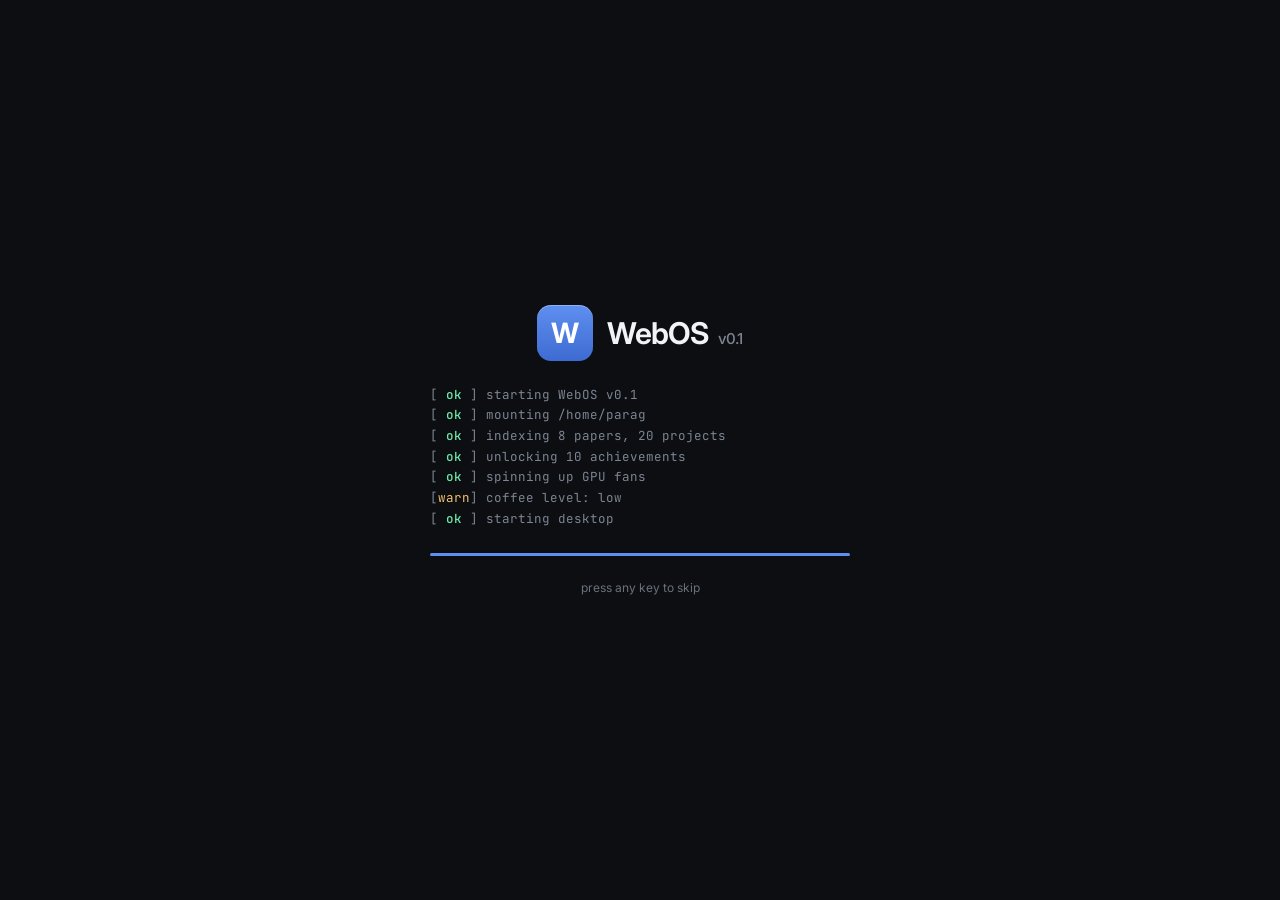
==== commit 62d5d6ef: "Deploy: portfolio expand fix, green-screen CRT, DevTools console mode" ====
--- a/index.html
+++ b/index.html
@@ -1,4 +1,4 @@
-<!doctype html><html lang=en class=no-js><head><meta name=generator content="Hugo 0.161.1"><meta charset=utf-8><meta name=viewport content="width=device-width,initial-scale=1,viewport-fit=cover"><title>Parag Dutta · RL researcher @ IISc</title><meta name=author content="Parag Dutta"><meta name=description content="About Me"><meta name=color-scheme content="dark light"><meta name=theme-color content="#0c0e12"><meta property="og:url" content="https://parag1604.github.io/"><meta property="og:site_name" content="Parag Dutta"><meta property="og:title" content="Home"><meta property="og:description" content="About Me"><meta property="og:locale" content="en"><meta property="og:type" content="website"><meta property="og:image" content="https://parag1604.github.io/images/site-feature-image.png"><script>(function(){var e,t=document.documentElement;t.classList.remove("no-js"),t.classList.add("js"),e=null;try{e=localStorage.getItem("theme")}catch{}e||(e=window.matchMedia("(prefers-color-scheme: light)").matches?"light":"dark"),t.setAttribute("data-theme",e)})()</script><link rel=preconnect href=https://fonts.googleapis.com><link rel=preconnect href=https://fonts.gstatic.com crossorigin><link rel=stylesheet href="https://fonts.googleapis.com/css2?family=Inter:wght@400;500;600;700&family=JetBrains+Mono:wght@400;500;700&display=swap"><link rel=stylesheet href=https://cdnjs.cloudflare.com/ajax/libs/font-awesome/6.5.2/css/all.min.css crossorigin=anonymous referrerpolicy=no-referrer><link rel=stylesheet href=/css/main.min.a35f1b374831a8dac4a483be837379db907a6585d135b1f392c449f9db3507b8.css><link rel=icon type=image/png sizes=32x32 href=/favicons/favicon-32x32.png><link rel=icon type=image/png sizes=16x16 href=/favicons/favicon-16x16.png><link rel=apple-touch-icon sizes=180x180 href=/favicons/apple-touch-icon.png></head><body class=os data-pubs=8 data-projects=20 data-accolades=10 data-degrees=3><div class=wallpaper aria-hidden=true><svg class="scene" viewBox="0 0 1600 1e3" preserveAspectRatio="xMidYMid slice" aria-hidden="true" focusable="false"><defs><linearGradient id="sc-sky" x1="0" y1="0" x2="0" y2="1"><stop offset="0" class="sc-sky-top"/><stop offset=".55" class="sc-sky-mid"/><stop offset=".82" class="sc-sky-low"/></linearGradient><linearGradient id="sc-lake" x1="0" y1="0" x2="0" y2="1"><stop offset="0" class="sc-lake-top"/><stop offset="1" class="sc-lake-bottom"/></linearGradient><linearGradient id="sc-haze" x1="0" y1="0" x2="0" y2="1"><stop offset="0" class="sc-haze" stop-opacity="0"/><stop offset="1" class="sc-haze"/></linearGradient><radialGradient id="sc-glow"><stop offset="0" class="sc-glow"/><stop offset="1" class="sc-glow" stop-opacity="0"/></radialGradient><mask id="sc-crescent"><rect width="1600" height="1e3" fill="#fff"/><circle cx="1205" cy="235" r="46" fill="#000"/></mask></defs><rect class="sc-sky" width="1600" height="1e3" fill="url(#sc-sky)"/><g class="sc-stars"><circle cx="1519" cy="9" r=".9333333333333333" style="--tw:1"/><circle cx="1438" cy="18" r="1.2666666666666666" style="--tw:2"/><circle cx="1357" cy="27" r="1.6" style="--tw:3"/><circle cx="1276" cy="36" r=".6" style="--tw:4"/><circle cx="1195" cy="45" r=".9333333333333333" style="--tw:5"/><circle cx="1114" cy="54" r="1.2666666666666666" style="--tw:6"/><circle cx="1033" cy="63" r="1.6" style="--tw:0"/><circle cx="952" cy="72" r=".6" style="--tw:1"/><circle cx="871" cy="81" r=".9333333333333333" style="--tw:2"/><circle cx="790" cy="90" r="1.2666666666666666" style="--tw:3"/><circle cx="709" cy="99" r="1.6" style="--tw:4"/><circle cx="628" cy="108" r=".6" style="--tw:5"/><circle cx="547" cy="117" r=".9333333333333333" style="--tw:6"/><circle cx="466" cy="126" r="1.2666666666666666" style="--tw:0"/><circle cx="385" cy="135" r="1.6" style="--tw:1"/><circle cx="304" cy="144" r=".6" style="--tw:2"/><circle cx="223" cy="153" r=".9333333333333333" style="--tw:3"/><circle cx="142" cy="162" r="1.2666666666666666" style="--tw:4"/><circle cx="61" cy="171" r="1.6" style="--tw:5"/><circle cx="1580" cy="180" r=".6" style="--tw:6"/><circle cx="1499" cy="189" r=".9333333333333333" style="--tw:0"/><circle cx="1418" cy="198" r="1.2666666666666666" style="--tw:1"/><circle cx="1337" cy="207" r="1.6" style="--tw:2"/><circle cx="1256" cy="216" r=".6" style="--tw:3"/><circle cx="1175" cy="225" r=".9333333333333333" style="--tw:4"/><circle cx="1094" cy="234" r="1.2666666666666666" style="--tw:5"/><circle cx="1013" cy="243" r="1.6" style="--tw:6"/><circle cx="932" cy="252" r=".6" style="--tw:0"/><circle cx="851" cy="261" r=".9333333333333333" style="--tw:1"/><circle cx="770" cy="270" r="1.2666666666666666" style="--tw:2"/><circle cx="689" cy="279" r="1.6" style="--tw:3"/><circle cx="608" cy="288" r=".6" style="--tw:4"/><circle cx="527" cy="297" r=".9333333333333333" style="--tw:5"/><circle cx="446" cy="306" r="1.2666666666666666" style="--tw:6"/><circle cx="365" cy="315" r="1.6" style="--tw:0"/><circle cx="284" cy="324" r=".6" style="--tw:1"/><circle cx="203" cy="333" r=".9333333333333333" style="--tw:2"/><circle cx="122" cy="342" r="1.2666666666666666" style="--tw:3"/><circle cx="41" cy="351" r="1.6" style="--tw:4"/><circle cx="1560" cy="360" r=".6" style="--tw:5"/><circle cx="1479" cy="369" r=".9333333333333333" style="--tw:6"/><circle cx="1398" cy="378" r="1.2666666666666666" style="--tw:0"/><circle cx="1317" cy="387" r="1.6" style="--tw:1"/><circle cx="1236" cy="396" r=".6" style="--tw:2"/><circle cx="1155" cy="405" r=".9333333333333333" style="--tw:3"/><circle cx="1074" cy="414" r="1.2666666666666666" style="--tw:4"/><circle cx="993" cy="423" r="1.6" style="--tw:5"/><circle cx="912" cy="432" r=".6" style="--tw:6"/><circle cx="831" cy="441" r=".9333333333333333" style="--tw:0"/><circle cx="750" cy="450" r="1.2666666666666666" style="--tw:1"/><circle cx="669" cy="459" r="1.6" style="--tw:2"/><circle cx="588" cy="468" r=".6" style="--tw:3"/><circle cx="507" cy="477" r=".9333333333333333" style="--tw:4"/><circle cx="426" cy="486" r="1.2666666666666666" style="--tw:5"/><circle cx="345" cy="495" r="1.6" style="--tw:6"/><circle cx="264" cy="504" r=".6" style="--tw:0"/><circle cx="183" cy="513" r=".9333333333333333" style="--tw:1"/><circle cx="102" cy="522" r="1.2666666666666666" style="--tw:2"/><circle cx="21" cy="531" r="1.6" style="--tw:3"/><circle cx="1540" cy="540" r=".6" style="--tw:4"/><circle cx="1459" cy="549" r=".9333333333333333" style="--tw:5"/><circle cx="1378" cy="558" r="1.2666666666666666" style="--tw:6"/><circle cx="1297" cy="7" r="1.6" style="--tw:0"/><circle cx="1216" cy="16" r=".6" style="--tw:1"/><circle cx="1135" cy="25" r=".9333333333333333" style="--tw:2"/><circle cx="1054" cy="34" r="1.2666666666666666" style="--tw:3"/><circle cx="973" cy="43" r="1.6" style="--tw:4"/><circle cx="892" cy="52" r=".6" style="--tw:5"/><circle cx="811" cy="61" r=".9333333333333333" style="--tw:6"/><circle cx="730" cy="70" r="1.2666666666666666" style="--tw:0"/><circle cx="649" cy="79" r="1.6" style="--tw:1"/><circle cx="568" cy="88" r=".6" style="--tw:2"/><circle cx="487" cy="97" r=".9333333333333333" style="--tw:3"/><circle cx="406" cy="106" r="1.2666666666666666" style="--tw:4"/><circle cx="325" cy="115" r="1.6" style="--tw:5"/><circle cx="244" cy="124" r=".6" style="--tw:6"/><circle cx="163" cy="133" r=".9333333333333333" style="--tw:0"/><circle cx="82" cy="142" r="1.2666666666666666" style="--tw:1"/><circle cx="1" cy="151" r="1.6" style="--tw:2"/><circle cx="1520" cy="160" r=".6" style="--tw:3"/><circle cx="1439" cy="169" r=".9333333333333333" style="--tw:4"/><circle cx="1358" cy="178" r="1.2666666666666666" style="--tw:5"/><circle cx="1277" cy="187" r="1.6" style="--tw:6"/><circle cx="1196" cy="196" r=".6" style="--tw:0"/><circle cx="1115" cy="205" r=".9333333333333333" style="--tw:1"/><circle cx="1034" cy="214" r="1.2666666666666666" style="--tw:2"/><circle cx="953" cy="223" r="1.6" style="--tw:3"/><circle cx="872" cy="232" r=".6" style="--tw:4"/><circle cx="791" cy="241" r=".9333333333333333" style="--tw:5"/><circle cx="710" cy="250" r="1.2666666666666666" style="--tw:6"/><circle cx="629" cy="259" r="1.6" style="--tw:0"/><circle cx="548" cy="268" r=".6" style="--tw:1"/><circle cx="467" cy="277" r=".9333333333333333" style="--tw:2"/><circle cx="386" cy="286" r="1.2666666666666666" style="--tw:3"/><circle cx="305" cy="295" r="1.6" style="--tw:4"/><circle cx="224" cy="304" r=".6" style="--tw:5"/><circle cx="143" cy="313" r=".9333333333333333" style="--tw:6"/><circle cx="62" cy="322" r="1.2666666666666666" style="--tw:0"/><circle cx="1581" cy="331" r="1.6" style="--tw:1"/><circle cx="1500" cy="340" r=".6" style="--tw:2"/><circle cx="1419" cy="349" r=".9333333333333333" style="--tw:3"/><circle cx="1338" cy="358" r="1.2666666666666666" style="--tw:4"/><circle cx="1257" cy="367" r="1.6" style="--tw:5"/><circle cx="1176" cy="376" r=".6" style="--tw:6"/><circle cx="1095" cy="385" r=".9333333333333333" style="--tw:0"/><circle cx="1014" cy="394" r="1.2666666666666666" style="--tw:1"/><circle cx="933" cy="403" r="1.6" style="--tw:2"/><circle cx="852" cy="412" r=".6" style="--tw:3"/><circle cx="771" cy="421" r=".9333333333333333" style="--tw:4"/><circle cx="690" cy="430" r="1.2666666666666666" style="--tw:5"/><circle cx="609" cy="439" r="1.6" style="--tw:6"/><circle cx="528" cy="448" r=".6" style="--tw:0"/><circle cx="447" cy="457" r=".9333333333333333" style="--tw:1"/><circle cx="366" cy="466" r="1.2666666666666666" style="--tw:2"/><circle cx="285" cy="475" r="1.6" style="--tw:3"/><circle cx="204" cy="484" r=".6" style="--tw:4"/><circle cx="123" cy="493" r=".9333333333333333" style="--tw:5"/><circle cx="42" cy="502" r="1.2666666666666666" style="--tw:6"/><circle cx="1561" cy="511" r="1.6" style="--tw:0"/><circle cx="1480" cy="520" r=".6" style="--tw:1"/><circle cx="1399" cy="529" r=".9333333333333333" style="--tw:2"/><circle cx="1318" cy="538" r="1.2666666666666666" style="--tw:3"/><circle cx="1237" cy="547" r="1.6" style="--tw:4"/><circle cx="1156" cy="556" r=".6" style="--tw:5"/><circle cx="1075" cy="5" r=".9333333333333333" style="--tw:6"/><circle cx="994" cy="14" r="1.2666666666666666" style="--tw:0"/><circle cx="913" cy="23" r="1.6" style="--tw:1"/><circle cx="832" cy="32" r=".6" style="--tw:2"/><circle cx="751" cy="41" r=".9333333333333333" style="--tw:3"/><circle cx="670" cy="50" r="1.2666666666666666" style="--tw:4"/><circle cx="589" cy="59" r="1.6" style="--tw:5"/><circle cx="508" cy="68" r=".6" style="--tw:6"/><circle cx="427" cy="77" r=".9333333333333333" style="--tw:0"/><circle cx="346" cy="86" r="1.2666666666666666" style="--tw:1"/><circle cx="265" cy="95" r="1.6" style="--tw:2"/><circle cx="184" cy="104" r=".6" style="--tw:3"/><circle cx="103" cy="113" r=".9333333333333333" style="--tw:4"/><circle cx="22" cy="122" r="1.2666666666666666" style="--tw:5"/><circle cx="1541" cy="131" r="1.6" style="--tw:6"/><circle cx="1460" cy="140" r=".6" style="--tw:0"/></g><circle class="sc-glow-disc" cx="1180" cy="250" r="260" fill="url(#sc-glow)"/><circle class="sc-sun" cx="1180" cy="250" r="58"/><circle class="sc-moon" cx="1180" cy="250" r="50" mask="url(#sc-crescent)"/><path class="sc-m1" d="M0 6e2l120-44 90 28 120-72 1e2 46 110-64 110 58 110-44 120 58 110-64 120 54 110-36 120 52 110-46 150 36V1e3H0z"/><rect y="430" width="1600" height="250" fill="url(#sc-haze)"/><path class="sc-m2" d="M0 662l90-34 110 40 120-74 90 44 90-32 110 68 110-58 120 72 120-62 1e2 38 110-68 120 58 110-32 1e2 46 1e2-32V1e3H0z"/><path class="sc-m3" d="M0 742q120-52 240-14t240-10 240 34 240-40 240 32 240-28 160 18V1e3H0z"/><rect class="sc-lake" y="792" width="1600" height="208" fill="url(#sc-lake)"/><g class="sc-reflect"><rect x="1130" y="812" width="100" height="3" rx="1.5"/><rect x="1150" y="830" width="64" height="3" rx="1.5"/><rect x="1118" y="850" width="120" height="2.5" rx="1.25"/><rect x="1160" y="872" width="44" height="2.5" rx="1.25"/><rect x="1140" y="896" width="80" height="2" rx="1"/><rect x="1170" y="922" width="26" height="2" rx="1"/></g><path class="sc-shore" d="M0 796q160-16 340 2t380-4 380 6 5e2-8v14q-3e2 6-6e2.0t-6e2 4T0 806z"/><path class="sc-fore" d="M0 852q160-34 330 8t310 70q80 30 120 70H0z"/><g class="sc-fore"><path d="M118 852l18-64 18 64zm-18 10 26-86 26 86z"/><path d="M196 868l14-50 14 50zm-14 12 22-74 22 74z"/><path d="M260 888l12-40 12 40z"/><path d="M60 860l20-70 20 70z"/></g></svg><div class=wallpaper__grid></div><div class="wallpaper__blob wallpaper__blob--a"></div><div class="wallpaper__blob wallpaper__blob--b"></div><div class="wallpaper__blob wallpaper__blob--c"></div><div class=wallpaper__vignette></div></div><a class=skip-link href=#main>Skip to content</a><nav class=desktop aria-label=Desktop><ul class=desktop__icons><li><a class=dicon href=/ data-open=about><span class=app-tile data-tile=about><i class="fa-solid fa-user-astronaut" aria-hidden=true></i></span>
+<!doctype html><html lang=en class=no-js><head><meta name=generator content="Hugo 0.161.1"><meta charset=utf-8><meta name=viewport content="width=device-width,initial-scale=1,viewport-fit=cover"><title>Parag Dutta · RL researcher @ IISc</title><meta name=author content="Parag Dutta"><meta name=description content="About Me"><meta name=color-scheme content="dark light"><meta name=theme-color content="#0c0e12"><meta property="og:url" content="https://parag1604.github.io/"><meta property="og:site_name" content="Parag Dutta"><meta property="og:title" content="Home"><meta property="og:description" content="About Me"><meta property="og:locale" content="en"><meta property="og:type" content="website"><meta property="og:image" content="https://parag1604.github.io/images/site-feature-image.png"><script>(function(){var e,t=document.documentElement;t.classList.remove("no-js"),t.classList.add("js"),e=null;try{e=localStorage.getItem("theme")}catch{}e||(e=window.matchMedia("(prefers-color-scheme: light)").matches?"light":"dark"),t.setAttribute("data-theme",e)})()</script><link rel=preconnect href=https://fonts.googleapis.com><link rel=preconnect href=https://fonts.gstatic.com crossorigin><link rel=stylesheet href="https://fonts.googleapis.com/css2?family=Inter:wght@400;500;600;700&family=JetBrains+Mono:wght@400;500;700&display=swap"><link rel=stylesheet href=https://cdnjs.cloudflare.com/ajax/libs/font-awesome/6.5.2/css/all.min.css crossorigin=anonymous referrerpolicy=no-referrer><link rel=stylesheet href=/css/main.min.df78d3b8f9a67daea41f708523214e5ae3012f587891113952834db0172aaf57.css><link rel=icon type=image/png sizes=32x32 href=/favicons/favicon-32x32.png><link rel=icon type=image/png sizes=16x16 href=/favicons/favicon-16x16.png><link rel=apple-touch-icon sizes=180x180 href=/favicons/apple-touch-icon.png></head><body class=os data-pubs=8 data-projects=20 data-accolades=10 data-degrees=3><div class=wallpaper aria-hidden=true><svg class="scene" viewBox="0 0 1600 1e3" preserveAspectRatio="xMidYMid slice" aria-hidden="true" focusable="false"><defs><linearGradient id="sc-sky" x1="0" y1="0" x2="0" y2="1"><stop offset="0" class="sc-sky-top"/><stop offset=".55" class="sc-sky-mid"/><stop offset=".82" class="sc-sky-low"/></linearGradient><linearGradient id="sc-lake" x1="0" y1="0" x2="0" y2="1"><stop offset="0" class="sc-lake-top"/><stop offset="1" class="sc-lake-bottom"/></linearGradient><linearGradient id="sc-haze" x1="0" y1="0" x2="0" y2="1"><stop offset="0" class="sc-haze" stop-opacity="0"/><stop offset="1" class="sc-haze"/></linearGradient><radialGradient id="sc-glow"><stop offset="0" class="sc-glow"/><stop offset="1" class="sc-glow" stop-opacity="0"/></radialGradient><mask id="sc-crescent"><rect width="1600" height="1e3" fill="#fff"/><circle cx="1205" cy="235" r="46" fill="#000"/></mask></defs><rect class="sc-sky" width="1600" height="1e3" fill="url(#sc-sky)"/><g class="sc-stars"><circle cx="1519" cy="9" r=".9333333333333333" style="--tw:1"/><circle cx="1438" cy="18" r="1.2666666666666666" style="--tw:2"/><circle cx="1357" cy="27" r="1.6" style="--tw:3"/><circle cx="1276" cy="36" r=".6" style="--tw:4"/><circle cx="1195" cy="45" r=".9333333333333333" style="--tw:5"/><circle cx="1114" cy="54" r="1.2666666666666666" style="--tw:6"/><circle cx="1033" cy="63" r="1.6" style="--tw:0"/><circle cx="952" cy="72" r=".6" style="--tw:1"/><circle cx="871" cy="81" r=".9333333333333333" style="--tw:2"/><circle cx="790" cy="90" r="1.2666666666666666" style="--tw:3"/><circle cx="709" cy="99" r="1.6" style="--tw:4"/><circle cx="628" cy="108" r=".6" style="--tw:5"/><circle cx="547" cy="117" r=".9333333333333333" style="--tw:6"/><circle cx="466" cy="126" r="1.2666666666666666" style="--tw:0"/><circle cx="385" cy="135" r="1.6" style="--tw:1"/><circle cx="304" cy="144" r=".6" style="--tw:2"/><circle cx="223" cy="153" r=".9333333333333333" style="--tw:3"/><circle cx="142" cy="162" r="1.2666666666666666" style="--tw:4"/><circle cx="61" cy="171" r="1.6" style="--tw:5"/><circle cx="1580" cy="180" r=".6" style="--tw:6"/><circle cx="1499" cy="189" r=".9333333333333333" style="--tw:0"/><circle cx="1418" cy="198" r="1.2666666666666666" style="--tw:1"/><circle cx="1337" cy="207" r="1.6" style="--tw:2"/><circle cx="1256" cy="216" r=".6" style="--tw:3"/><circle cx="1175" cy="225" r=".9333333333333333" style="--tw:4"/><circle cx="1094" cy="234" r="1.2666666666666666" style="--tw:5"/><circle cx="1013" cy="243" r="1.6" style="--tw:6"/><circle cx="932" cy="252" r=".6" style="--tw:0"/><circle cx="851" cy="261" r=".9333333333333333" style="--tw:1"/><circle cx="770" cy="270" r="1.2666666666666666" style="--tw:2"/><circle cx="689" cy="279" r="1.6" style="--tw:3"/><circle cx="608" cy="288" r=".6" style="--tw:4"/><circle cx="527" cy="297" r=".9333333333333333" style="--tw:5"/><circle cx="446" cy="306" r="1.2666666666666666" style="--tw:6"/><circle cx="365" cy="315" r="1.6" style="--tw:0"/><circle cx="284" cy="324" r=".6" style="--tw:1"/><circle cx="203" cy="333" r=".9333333333333333" style="--tw:2"/><circle cx="122" cy="342" r="1.2666666666666666" style="--tw:3"/><circle cx="41" cy="351" r="1.6" style="--tw:4"/><circle cx="1560" cy="360" r=".6" style="--tw:5"/><circle cx="1479" cy="369" r=".9333333333333333" style="--tw:6"/><circle cx="1398" cy="378" r="1.2666666666666666" style="--tw:0"/><circle cx="1317" cy="387" r="1.6" style="--tw:1"/><circle cx="1236" cy="396" r=".6" style="--tw:2"/><circle cx="1155" cy="405" r=".9333333333333333" style="--tw:3"/><circle cx="1074" cy="414" r="1.2666666666666666" style="--tw:4"/><circle cx="993" cy="423" r="1.6" style="--tw:5"/><circle cx="912" cy="432" r=".6" style="--tw:6"/><circle cx="831" cy="441" r=".9333333333333333" style="--tw:0"/><circle cx="750" cy="450" r="1.2666666666666666" style="--tw:1"/><circle cx="669" cy="459" r="1.6" style="--tw:2"/><circle cx="588" cy="468" r=".6" style="--tw:3"/><circle cx="507" cy="477" r=".9333333333333333" style="--tw:4"/><circle cx="426" cy="486" r="1.2666666666666666" style="--tw:5"/><circle cx="345" cy="495" r="1.6" style="--tw:6"/><circle cx="264" cy="504" r=".6" style="--tw:0"/><circle cx="183" cy="513" r=".9333333333333333" style="--tw:1"/><circle cx="102" cy="522" r="1.2666666666666666" style="--tw:2"/><circle cx="21" cy="531" r="1.6" style="--tw:3"/><circle cx="1540" cy="540" r=".6" style="--tw:4"/><circle cx="1459" cy="549" r=".9333333333333333" style="--tw:5"/><circle cx="1378" cy="558" r="1.2666666666666666" style="--tw:6"/><circle cx="1297" cy="7" r="1.6" style="--tw:0"/><circle cx="1216" cy="16" r=".6" style="--tw:1"/><circle cx="1135" cy="25" r=".9333333333333333" style="--tw:2"/><circle cx="1054" cy="34" r="1.2666666666666666" style="--tw:3"/><circle cx="973" cy="43" r="1.6" style="--tw:4"/><circle cx="892" cy="52" r=".6" style="--tw:5"/><circle cx="811" cy="61" r=".9333333333333333" style="--tw:6"/><circle cx="730" cy="70" r="1.2666666666666666" style="--tw:0"/><circle cx="649" cy="79" r="1.6" style="--tw:1"/><circle cx="568" cy="88" r=".6" style="--tw:2"/><circle cx="487" cy="97" r=".9333333333333333" style="--tw:3"/><circle cx="406" cy="106" r="1.2666666666666666" style="--tw:4"/><circle cx="325" cy="115" r="1.6" style="--tw:5"/><circle cx="244" cy="124" r=".6" style="--tw:6"/><circle cx="163" cy="133" r=".9333333333333333" style="--tw:0"/><circle cx="82" cy="142" r="1.2666666666666666" style="--tw:1"/><circle cx="1" cy="151" r="1.6" style="--tw:2"/><circle cx="1520" cy="160" r=".6" style="--tw:3"/><circle cx="1439" cy="169" r=".9333333333333333" style="--tw:4"/><circle cx="1358" cy="178" r="1.2666666666666666" style="--tw:5"/><circle cx="1277" cy="187" r="1.6" style="--tw:6"/><circle cx="1196" cy="196" r=".6" style="--tw:0"/><circle cx="1115" cy="205" r=".9333333333333333" style="--tw:1"/><circle cx="1034" cy="214" r="1.2666666666666666" style="--tw:2"/><circle cx="953" cy="223" r="1.6" style="--tw:3"/><circle cx="872" cy="232" r=".6" style="--tw:4"/><circle cx="791" cy="241" r=".9333333333333333" style="--tw:5"/><circle cx="710" cy="250" r="1.2666666666666666" style="--tw:6"/><circle cx="629" cy="259" r="1.6" style="--tw:0"/><circle cx="548" cy="268" r=".6" style="--tw:1"/><circle cx="467" cy="277" r=".9333333333333333" style="--tw:2"/><circle cx="386" cy="286" r="1.2666666666666666" style="--tw:3"/><circle cx="305" cy="295" r="1.6" style="--tw:4"/><circle cx="224" cy="304" r=".6" style="--tw:5"/><circle cx="143" cy="313" r=".9333333333333333" style="--tw:6"/><circle cx="62" cy="322" r="1.2666666666666666" style="--tw:0"/><circle cx="1581" cy="331" r="1.6" style="--tw:1"/><circle cx="1500" cy="340" r=".6" style="--tw:2"/><circle cx="1419" cy="349" r=".9333333333333333" style="--tw:3"/><circle cx="1338" cy="358" r="1.2666666666666666" style="--tw:4"/><circle cx="1257" cy="367" r="1.6" style="--tw:5"/><circle cx="1176" cy="376" r=".6" style="--tw:6"/><circle cx="1095" cy="385" r=".9333333333333333" style="--tw:0"/><circle cx="1014" cy="394" r="1.2666666666666666" style="--tw:1"/><circle cx="933" cy="403" r="1.6" style="--tw:2"/><circle cx="852" cy="412" r=".6" style="--tw:3"/><circle cx="771" cy="421" r=".9333333333333333" style="--tw:4"/><circle cx="690" cy="430" r="1.2666666666666666" style="--tw:5"/><circle cx="609" cy="439" r="1.6" style="--tw:6"/><circle cx="528" cy="448" r=".6" style="--tw:0"/><circle cx="447" cy="457" r=".9333333333333333" style="--tw:1"/><circle cx="366" cy="466" r="1.2666666666666666" style="--tw:2"/><circle cx="285" cy="475" r="1.6" style="--tw:3"/><circle cx="204" cy="484" r=".6" style="--tw:4"/><circle cx="123" cy="493" r=".9333333333333333" style="--tw:5"/><circle cx="42" cy="502" r="1.2666666666666666" style="--tw:6"/><circle cx="1561" cy="511" r="1.6" style="--tw:0"/><circle cx="1480" cy="520" r=".6" style="--tw:1"/><circle cx="1399" cy="529" r=".9333333333333333" style="--tw:2"/><circle cx="1318" cy="538" r="1.2666666666666666" style="--tw:3"/><circle cx="1237" cy="547" r="1.6" style="--tw:4"/><circle cx="1156" cy="556" r=".6" style="--tw:5"/><circle cx="1075" cy="5" r=".9333333333333333" style="--tw:6"/><circle cx="994" cy="14" r="1.2666666666666666" style="--tw:0"/><circle cx="913" cy="23" r="1.6" style="--tw:1"/><circle cx="832" cy="32" r=".6" style="--tw:2"/><circle cx="751" cy="41" r=".9333333333333333" style="--tw:3"/><circle cx="670" cy="50" r="1.2666666666666666" style="--tw:4"/><circle cx="589" cy="59" r="1.6" style="--tw:5"/><circle cx="508" cy="68" r=".6" style="--tw:6"/><circle cx="427" cy="77" r=".9333333333333333" style="--tw:0"/><circle cx="346" cy="86" r="1.2666666666666666" style="--tw:1"/><circle cx="265" cy="95" r="1.6" style="--tw:2"/><circle cx="184" cy="104" r=".6" style="--tw:3"/><circle cx="103" cy="113" r=".9333333333333333" style="--tw:4"/><circle cx="22" cy="122" r="1.2666666666666666" style="--tw:5"/><circle cx="1541" cy="131" r="1.6" style="--tw:6"/><circle cx="1460" cy="140" r=".6" style="--tw:0"/></g><circle class="sc-glow-disc" cx="1180" cy="250" r="260" fill="url(#sc-glow)"/><circle class="sc-sun" cx="1180" cy="250" r="58"/><circle class="sc-moon" cx="1180" cy="250" r="50" mask="url(#sc-crescent)"/><path class="sc-m1" d="M0 6e2l120-44 90 28 120-72 1e2 46 110-64 110 58 110-44 120 58 110-64 120 54 110-36 120 52 110-46 150 36V1e3H0z"/><rect y="430" width="1600" height="250" fill="url(#sc-haze)"/><path class="sc-m2" d="M0 662l90-34 110 40 120-74 90 44 90-32 110 68 110-58 120 72 120-62 1e2 38 110-68 120 58 110-32 1e2 46 1e2-32V1e3H0z"/><path class="sc-m3" d="M0 742q120-52 240-14t240-10 240 34 240-40 240 32 240-28 160 18V1e3H0z"/><rect class="sc-lake" y="792" width="1600" height="208" fill="url(#sc-lake)"/><g class="sc-reflect"><rect x="1130" y="812" width="100" height="3" rx="1.5"/><rect x="1150" y="830" width="64" height="3" rx="1.5"/><rect x="1118" y="850" width="120" height="2.5" rx="1.25"/><rect x="1160" y="872" width="44" height="2.5" rx="1.25"/><rect x="1140" y="896" width="80" height="2" rx="1"/><rect x="1170" y="922" width="26" height="2" rx="1"/></g><path class="sc-shore" d="M0 796q160-16 340 2t380-4 380 6 5e2-8v14q-3e2 6-6e2.0t-6e2 4T0 806z"/><path class="sc-fore" d="M0 852q160-34 330 8t310 70q80 30 120 70H0z"/><g class="sc-fore"><path d="M118 852l18-64 18 64zm-18 10 26-86 26 86z"/><path d="M196 868l14-50 14 50zm-14 12 22-74 22 74z"/><path d="M260 888l12-40 12 40z"/><path d="M60 860l20-70 20 70z"/></g></svg><div class=wallpaper__grid></div><div class="wallpaper__blob wallpaper__blob--a"></div><div class="wallpaper__blob wallpaper__blob--b"></div><div class="wallpaper__blob wallpaper__blob--c"></div><div class=wallpaper__vignette></div></div><a class=skip-link href=#main>Skip to content</a><nav class=desktop aria-label=Desktop><ul class=desktop__icons><li><a class=dicon href=/ data-open=about><span class=app-tile data-tile=about><i class="fa-solid fa-user-astronaut" aria-hidden=true></i></span>
 <span class=dicon__label>About Me</span></a></li><li><a class=dicon href=/publications/ data-open=publications><span class=app-tile data-tile=publications><i class="fa-solid fa-scroll" aria-hidden=true></i></span>
 <span class=dicon__label>Publications</span></a></li><li><a class=dicon href=/portfolio/ data-open=portfolio><span class=app-tile data-tile=portfolio><i class="fa-solid fa-code-branch" aria-hidden=true></i></span>
 <span class=dicon__label>Portfolio</span></a></li><li><a class=dicon href=/accolades/ data-open=accolades><span class=app-tile data-tile=accolades><i class="fa-solid fa-trophy" aria-hidden=true></i></span>
@@ -57,4 +57,4 @@
 <button role=menuitem data-ctx=wallpaper><i class="fa-solid fa-image" aria-hidden=true></i> Next wallpaper</button>
 <button role=menuitem data-ctx=theme><i class="fa-solid fa-circle-half-stroke" aria-hidden=true></i> Toggle light / dark</button>
 <button role=menuitem data-ctx=tidy><i class="fa-solid fa-broom" aria-hidden=true></i> Close all windows</button><hr><button role=menuitem data-ctx=crt><i class="fa-solid fa-tv" aria-hidden=true></i> Retro CRT mode</button>
-<button role=menuitem data-ctx=reboot><i class="fa-solid fa-power-off" aria-hidden=true></i> Reboot WebOS</button></div><div class=boot hidden aria-hidden=true><div class=boot__logo><span class="os-logo os-logo--lg">w</span><span class=boot__name>WebOS <small>v0.1</small></span></div><pre class="boot__log mono"></pre><div class=boot__bar><span></span></div><p class="boot__skip mono dim">press any key to skip</p></div><div class=toast role=status aria-live=polite></div><script src=/js/site.min.991a7080c56b72dc92b8789710ee6205f5f69331c2b4669cd3a810b4a08bb3e6.js defer></script></body></html>+<button role=menuitem data-ctx=reboot><i class="fa-solid fa-power-off" aria-hidden=true></i> Reboot WebOS</button></div><div class=boot hidden aria-hidden=true><div class=boot__logo><span class="os-logo os-logo--lg">w</span><span class=boot__name>WebOS <small>v0.1</small></span></div><pre class="boot__log mono"></pre><div class=boot__bar><span></span></div><p class="boot__skip mono dim">press any key to skip</p></div><div class=toast role=status aria-live=polite></div><script src=/js/site.min.8a09b96f649d7bea5114d75b0415a3b65a549c6ad67cb6b176d0723efb5fffd2.js defer></script></body></html>
